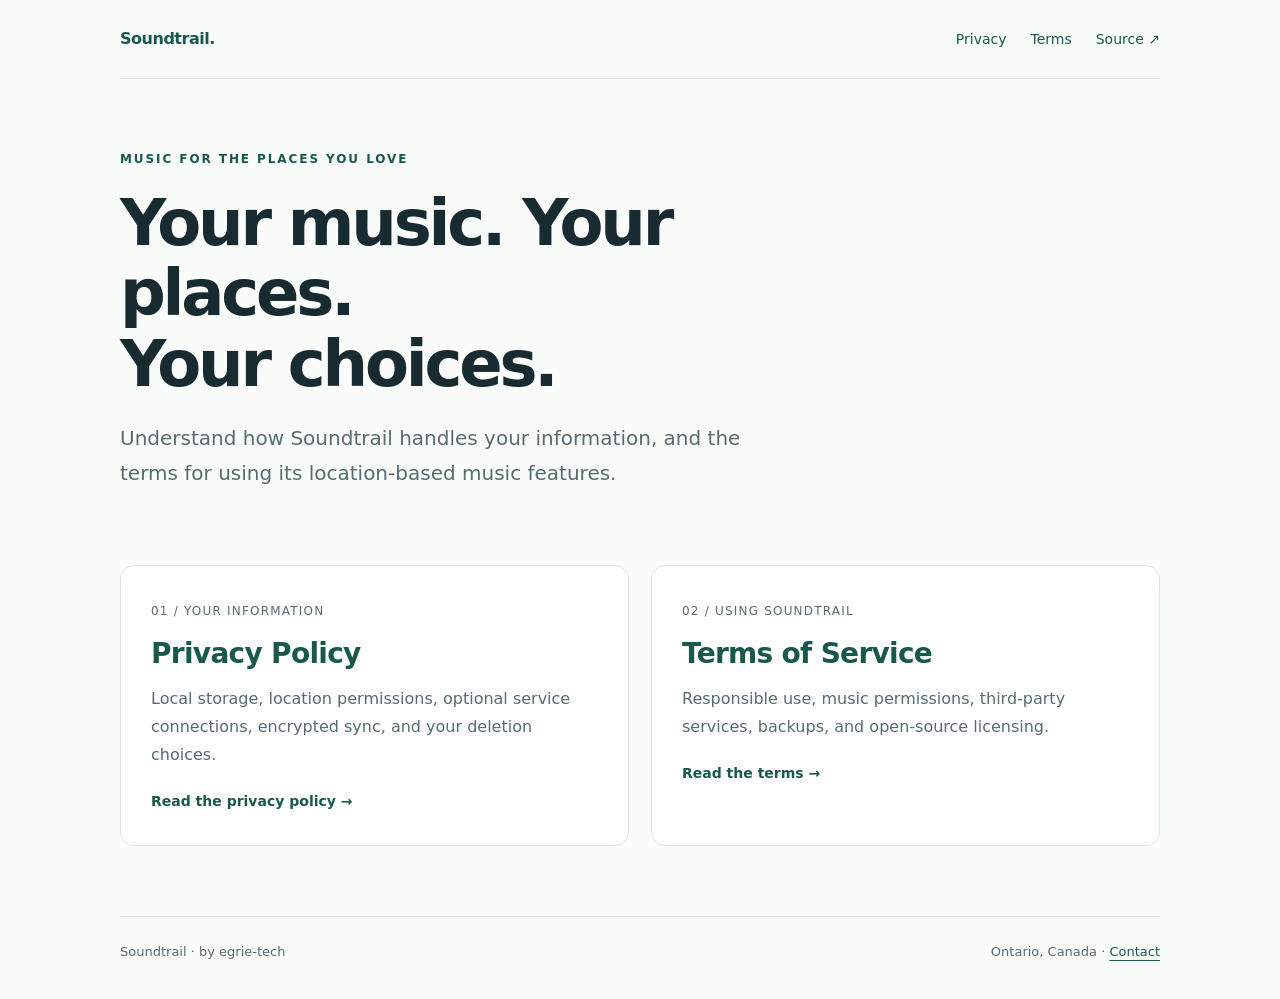
==== index.html @ 7c1b109c "Add Soundtrail privacy policy and terms site Co-authored-by: arena-agent <297053741+arena-agent@user" ====
<!doctype html>
<html lang="en">
<head><meta charset="utf-8"><meta name="viewport" content="width=device-width, initial-scale=1"><meta name="description" content="Privacy and terms for Soundtrail, the Android app that connects music to places."><title>Soundtrail · Privacy & terms</title><link rel="stylesheet" href="assets/styles.css"></head>
<body>
<a class="skip" href="#main">Skip to content</a>
<header><a class="brand" href="./">Soundtrail<span class="brand-dot">.</span></a><nav aria-label="Main navigation"><a href="privacy/">Privacy</a><a href="terms/">Terms</a><a href="https://github.com/egrie-tech/Geotagged-Music-App">Source ↗</a></nav></header>
<main id="main">
<div class="hero"><div class="eyebrow">Music for the places you love</div><h1>Your music. Your places.<br>Your choices.</h1><p class="intro">Understand how Soundtrail handles your information, and the terms for using its location-based music features.</p></div>
<div class="cards"><a class="card" href="privacy/"><span class="number">01 / YOUR INFORMATION</span><h2>Privacy Policy</h2><p>Local storage, location permissions, optional service connections, encrypted sync, and your deletion choices.</p><span class="link">Read the privacy policy →</span></a><a class="card" href="terms/"><span class="number">02 / USING SOUNDTRAIL</span><h2>Terms of Service</h2><p>Responsible use, music permissions, third-party services, backups, and open-source licensing.</p><span class="link">Read the terms →</span></a></div>
</main><footer><span>Soundtrail · by egrie-tech</span><span>Ontario, Canada · <a href="mailto:mob5824@proton.me">Contact</a></span></footer>
</body></html>
---- assets/styles.css ----
:root{color-scheme:light;--ink:#172b30;--muted:#596b70;--line:#dce5e3;--paper:#fafcf9;--accent:#18594b}*{box-sizing:border-box}body{margin:0;background:var(--paper);color:var(--ink);font:16px/1.75 system-ui,-apple-system,BlinkMacSystemFont,"Segoe UI",sans-serif}a{color:var(--accent);text-underline-offset:4px}a:hover{color:#103d34}a:focus-visible{outline:3px solid #cb8c26;outline-offset:5px}header,main,footer{width:min(100% - 48px,1040px);margin:auto}header{display:flex;justify-content:space-between;align-items:center;gap:24px;padding:25px 0;border-bottom:1px solid var(--line)}.brand{font-weight:750;text-decoration:none;letter-spacing:-.03em}nav{display:flex;gap:24px;font-size:14px}nav a{text-decoration:none}nav a[aria-current=page]{text-decoration:underline;font-weight:650}.eyebrow{text-transform:uppercase;letter-spacing:.16em;font-size:12px;font-weight:700;color:var(--accent)}h1{font-size:clamp(38px,6vw,64px);line-height:1.1;letter-spacing:-.05em;margin:18px 0 22px;font-weight:650}h2{font-size:24px;line-height:1.3;letter-spacing:-.025em;margin:40px 0 14px}h3{font-size:18px;line-height:1.4}p{margin:0 0 18px}.hero{padding:70px 0 40px;max-width:750px}.intro{font-size:20px;color:var(--muted);max-width:650px}.notice{border:1px solid #e6d5a9;background:#fff9e9;border-radius:10px;padding:18px 22px;font-size:14px;color:#654f21;margin:24px 0}.placeholder{background:#fff0c5;border-radius:3px;padding:1px 4px;color:#614917;overflow-wrap:anywhere}.cards{display:grid;grid-template-columns:1fr 1fr;gap:22px;margin:16px 0 70px}.card{display:block;padding:30px;border:1px solid var(--line);border-radius:14px;text-decoration:none;background:white;transition:border-color .15s}.card:hover{border-color:var(--accent)}.card h2{margin:12px 0;font-size:28px}.card p{color:var(--muted)}.card .link{font-weight:650;font-size:14px}.number{font-size:12px;letter-spacing:.1em;color:var(--muted)}.layout{display:grid;grid-template-columns:210px minmax(0,1fr);gap:55px;margin:0 0 70px}.toc{align-self:start;position:sticky;top:24px;font-size:14px;border-top:1px solid var(--line);padding-top:18px}.toc a{display:block;text-decoration:none;padding:5px 0;color:var(--muted)}article{min-width:0}article section{scroll-margin-top:24px}article section:first-child h2{margin-top:0}li{margin-bottom:8px}ul{padding-left:22px}.meta{color:var(--muted);font-size:14px}footer{border-top:1px solid var(--line);padding:24px 0 36px;font-size:13px;color:var(--muted);display:flex;justify-content:space-between;gap:16px}.skip{position:absolute;left:12px;top:-100px;background:white;padding:10px;z-index:5}.skip:focus{top:12px}@media(max-width:700px){header,main,footer{width:calc(100% - 36px)}header{align-items:flex-start;gap:16px}nav{gap:14px;font-size:13px}.hero{padding-top:45px}.cards{grid-template-columns:1fr}.layout{grid-template-columns:1fr;gap:28px}.toc{position:static}.toc a{display:inline-block;margin-right:15px}footer{flex-direction:column}.intro{font-size:18px}}
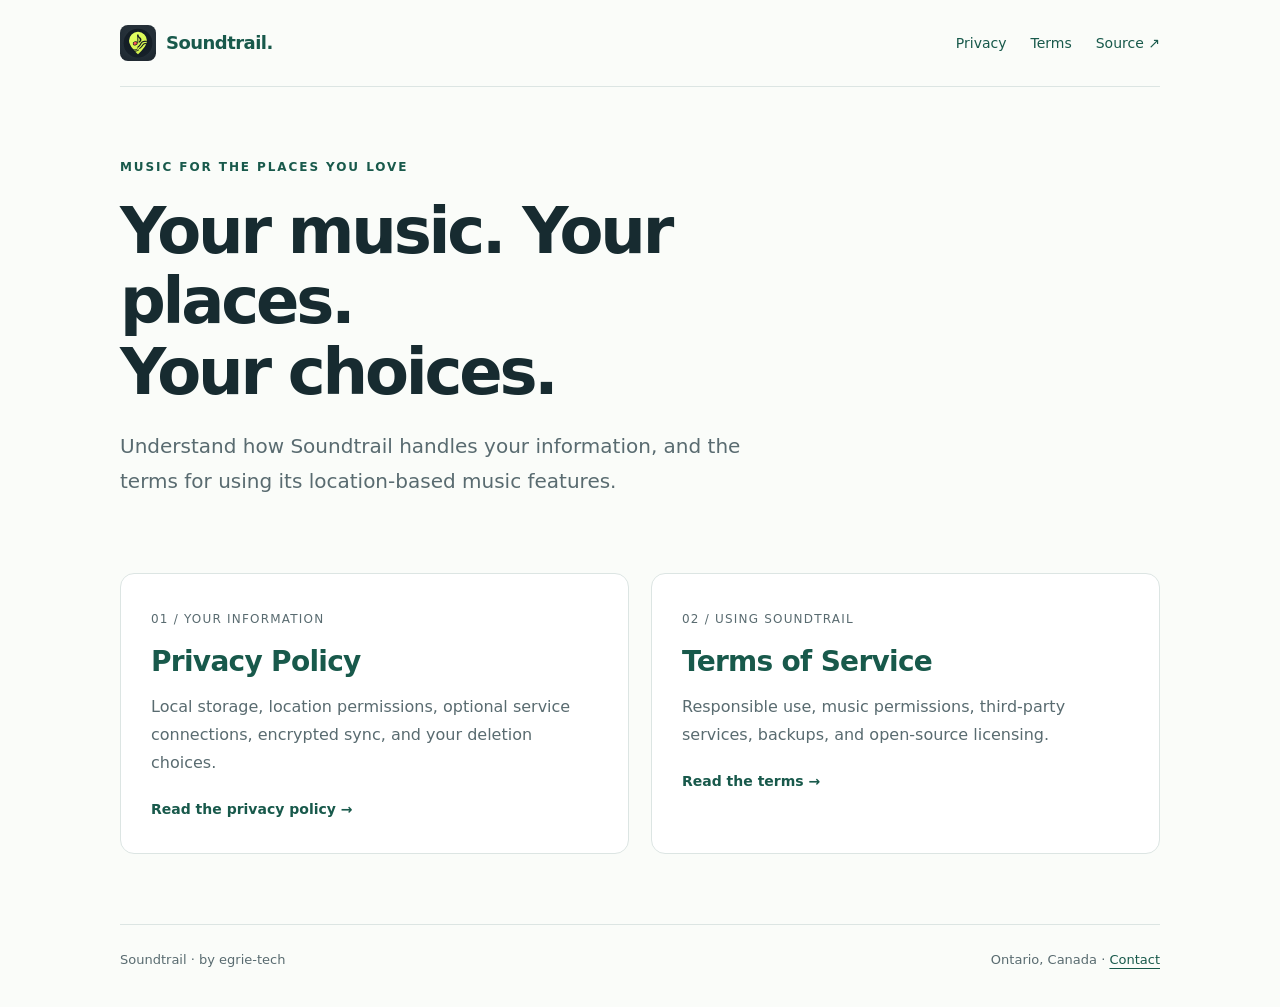
==== commit 991c1c62: "Add Soundtrail site logo Co-authored-by: arena-agent <297053741+arena-agent@users.noreply.github.com" ====
--- a/index.html
+++ b/index.html
@@ -1,9 +1,9 @@
 <!doctype html>
 <html lang="en">
-<head><meta charset="utf-8"><meta name="viewport" content="width=device-width, initial-scale=1"><meta name="description" content="Privacy and terms for Soundtrail, the Android app that connects music to places."><title>Soundtrail · Privacy & terms</title><link rel="stylesheet" href="assets/styles.css"></head>
+<head><meta charset="utf-8"><meta name="viewport" content="width=device-width, initial-scale=1"><meta name="description" content="Privacy and terms for Soundtrail, the Android app that connects music to places."><title>Soundtrail · Privacy & terms</title><link rel="icon" type="image/svg+xml" href="assets/soundtrail-logo.svg"><link rel="stylesheet" href="assets/styles.css"></head>
 <body>
 <a class="skip" href="#main">Skip to content</a>
-<header><a class="brand" href="./">Soundtrail<span class="brand-dot">.</span></a><nav aria-label="Main navigation"><a href="privacy/">Privacy</a><a href="terms/">Terms</a><a href="https://github.com/egrie-tech/Geotagged-Music-App">Source ↗</a></nav></header>
+<header><a class="brand" href="./"><img class="brand-mark" src="assets/soundtrail-logo.svg" alt="" aria-hidden="true" width="36" height="36"><span>Soundtrail<span class="brand-dot">.</span></span></a><nav aria-label="Main navigation"><a href="privacy/">Privacy</a><a href="terms/">Terms</a><a href="https://github.com/egrie-tech/Geotagged-Music-App">Source ↗</a></nav></header>
 <main id="main">
 <div class="hero"><div class="eyebrow">Music for the places you love</div><h1>Your music. Your places.<br>Your choices.</h1><p class="intro">Understand how Soundtrail handles your information, and the terms for using its location-based music features.</p></div>
 <div class="cards"><a class="card" href="privacy/"><span class="number">01 / YOUR INFORMATION</span><h2>Privacy Policy</h2><p>Local storage, location permissions, optional service connections, encrypted sync, and your deletion choices.</p><span class="link">Read the privacy policy →</span></a><a class="card" href="terms/"><span class="number">02 / USING SOUNDTRAIL</span><h2>Terms of Service</h2><p>Responsible use, music permissions, third-party services, backups, and open-source licensing.</p><span class="link">Read the terms →</span></a></div>
--- a/assets/styles.css
+++ b/assets/styles.css
@@ -1 +1 @@
-:root{color-scheme:light;--ink:#172b30;--muted:#596b70;--line:#dce5e3;--paper:#fafcf9;--accent:#18594b}*{box-sizing:border-box}body{margin:0;background:var(--paper);color:var(--ink);font:16px/1.75 system-ui,-apple-system,BlinkMacSystemFont,"Segoe UI",sans-serif}a{color:var(--accent);text-underline-offset:4px}a:hover{color:#103d34}a:focus-visible{outline:3px solid #cb8c26;outline-offset:5px}header,main,footer{width:min(100% - 48px,1040px);margin:auto}header{display:flex;justify-content:space-between;align-items:center;gap:24px;padding:25px 0;border-bottom:1px solid var(--line)}.brand{font-weight:750;text-decoration:none;letter-spacing:-.03em}nav{display:flex;gap:24px;font-size:14px}nav a{text-decoration:none}nav a[aria-current=page]{text-decoration:underline;font-weight:650}.eyebrow{text-transform:uppercase;letter-spacing:.16em;font-size:12px;font-weight:700;color:var(--accent)}h1{font-size:clamp(38px,6vw,64px);line-height:1.1;letter-spacing:-.05em;margin:18px 0 22px;font-weight:650}h2{font-size:24px;line-height:1.3;letter-spacing:-.025em;margin:40px 0 14px}h3{font-size:18px;line-height:1.4}p{margin:0 0 18px}.hero{padding:70px 0 40px;max-width:750px}.intro{font-size:20px;color:var(--muted);max-width:650px}.notice{border:1px solid #e6d5a9;background:#fff9e9;border-radius:10px;padding:18px 22px;font-size:14px;color:#654f21;margin:24px 0}.placeholder{background:#fff0c5;border-radius:3px;padding:1px 4px;color:#614917;overflow-wrap:anywhere}.cards{display:grid;grid-template-columns:1fr 1fr;gap:22px;margin:16px 0 70px}.card{display:block;padding:30px;border:1px solid var(--line);border-radius:14px;text-decoration:none;background:white;transition:border-color .15s}.card:hover{border-color:var(--accent)}.card h2{margin:12px 0;font-size:28px}.card p{color:var(--muted)}.card .link{font-weight:650;font-size:14px}.number{font-size:12px;letter-spacing:.1em;color:var(--muted)}.layout{display:grid;grid-template-columns:210px minmax(0,1fr);gap:55px;margin:0 0 70px}.toc{align-self:start;position:sticky;top:24px;font-size:14px;border-top:1px solid var(--line);padding-top:18px}.toc a{display:block;text-decoration:none;padding:5px 0;color:var(--muted)}article{min-width:0}article section{scroll-margin-top:24px}article section:first-child h2{margin-top:0}li{margin-bottom:8px}ul{padding-left:22px}.meta{color:var(--muted);font-size:14px}footer{border-top:1px solid var(--line);padding:24px 0 36px;font-size:13px;color:var(--muted);display:flex;justify-content:space-between;gap:16px}.skip{position:absolute;left:12px;top:-100px;background:white;padding:10px;z-index:5}.skip:focus{top:12px}@media(max-width:700px){header,main,footer{width:calc(100% - 36px)}header{align-items:flex-start;gap:16px}nav{gap:14px;font-size:13px}.hero{padding-top:45px}.cards{grid-template-columns:1fr}.layout{grid-template-columns:1fr;gap:28px}.toc{position:static}.toc a{display:inline-block;margin-right:15px}footer{flex-direction:column}.intro{font-size:18px}}
+:root{color-scheme:light;--ink:#172b30;--muted:#596b70;--line:#dce5e3;--paper:#fafcf9;--accent:#18594b}*{box-sizing:border-box}body{margin:0;background:var(--paper);color:var(--ink);font:16px/1.75 system-ui,-apple-system,BlinkMacSystemFont,"Segoe UI",sans-serif}a{color:var(--accent);text-underline-offset:4px}a:hover{color:#103d34}a:focus-visible{outline:3px solid #cb8c26;outline-offset:5px}header,main,footer{width:min(100% - 48px,1040px);margin:auto}header{display:flex;justify-content:space-between;align-items:center;gap:24px;padding:25px 0;border-bottom:1px solid var(--line)}.brand{display:inline-flex;align-items:center;gap:10px;font-size:18px;font-weight:750;text-decoration:none;letter-spacing:-.03em;white-space:nowrap}.brand-mark{display:block;width:36px;height:36px;flex:none}.brand-dot{color:var(--accent)}nav{display:flex;gap:24px;font-size:14px}nav a{text-decoration:none}nav a[aria-current=page]{text-decoration:underline;font-weight:650}.eyebrow{text-transform:uppercase;letter-spacing:.16em;font-size:12px;font-weight:700;color:var(--accent)}h1{font-size:clamp(38px,6vw,64px);line-height:1.1;letter-spacing:-.05em;margin:18px 0 22px;font-weight:650}h2{font-size:24px;line-height:1.3;letter-spacing:-.025em;margin:40px 0 14px}h3{font-size:18px;line-height:1.4}p{margin:0 0 18px}.hero{padding:70px 0 40px;max-width:750px}.intro{font-size:20px;color:var(--muted);max-width:650px}.notice{border:1px solid #e6d5a9;background:#fff9e9;border-radius:10px;padding:18px 22px;font-size:14px;color:#654f21;margin:24px 0}.placeholder{background:#fff0c5;border-radius:3px;padding:1px 4px;color:#614917;overflow-wrap:anywhere}.cards{display:grid;grid-template-columns:1fr 1fr;gap:22px;margin:16px 0 70px}.card{display:block;padding:30px;border:1px solid var(--line);border-radius:14px;text-decoration:none;background:white;transition:border-color .15s}.card:hover{border-color:var(--accent)}.card h2{margin:12px 0;font-size:28px}.card p{color:var(--muted)}.card .link{font-weight:650;font-size:14px}.number{font-size:12px;letter-spacing:.1em;color:var(--muted)}.layout{display:grid;grid-template-columns:210px minmax(0,1fr);gap:55px;margin:0 0 70px}.toc{align-self:start;position:sticky;top:24px;font-size:14px;border-top:1px solid var(--line);padding-top:18px}.toc a{display:block;text-decoration:none;padding:5px 0;color:var(--muted)}article{min-width:0}article section{scroll-margin-top:24px}article section:first-child h2{margin-top:0}li{margin-bottom:8px}ul{padding-left:22px}.meta{color:var(--muted);font-size:14px}footer{border-top:1px solid var(--line);padding:24px 0 36px;font-size:13px;color:var(--muted);display:flex;justify-content:space-between;gap:16px}.skip{position:absolute;left:12px;top:-100px;background:white;padding:10px;z-index:5}.skip:focus{top:12px}@media(max-width:700px){header,main,footer{width:calc(100% - 36px)}header{align-items:flex-start;gap:16px}nav{gap:14px;font-size:13px}.hero{padding-top:45px}.cards{grid-template-columns:1fr}.layout{grid-template-columns:1fr;gap:28px}.toc{position:static}.toc a{display:inline-block;margin-right:15px}footer{flex-direction:column}.intro{font-size:18px}}
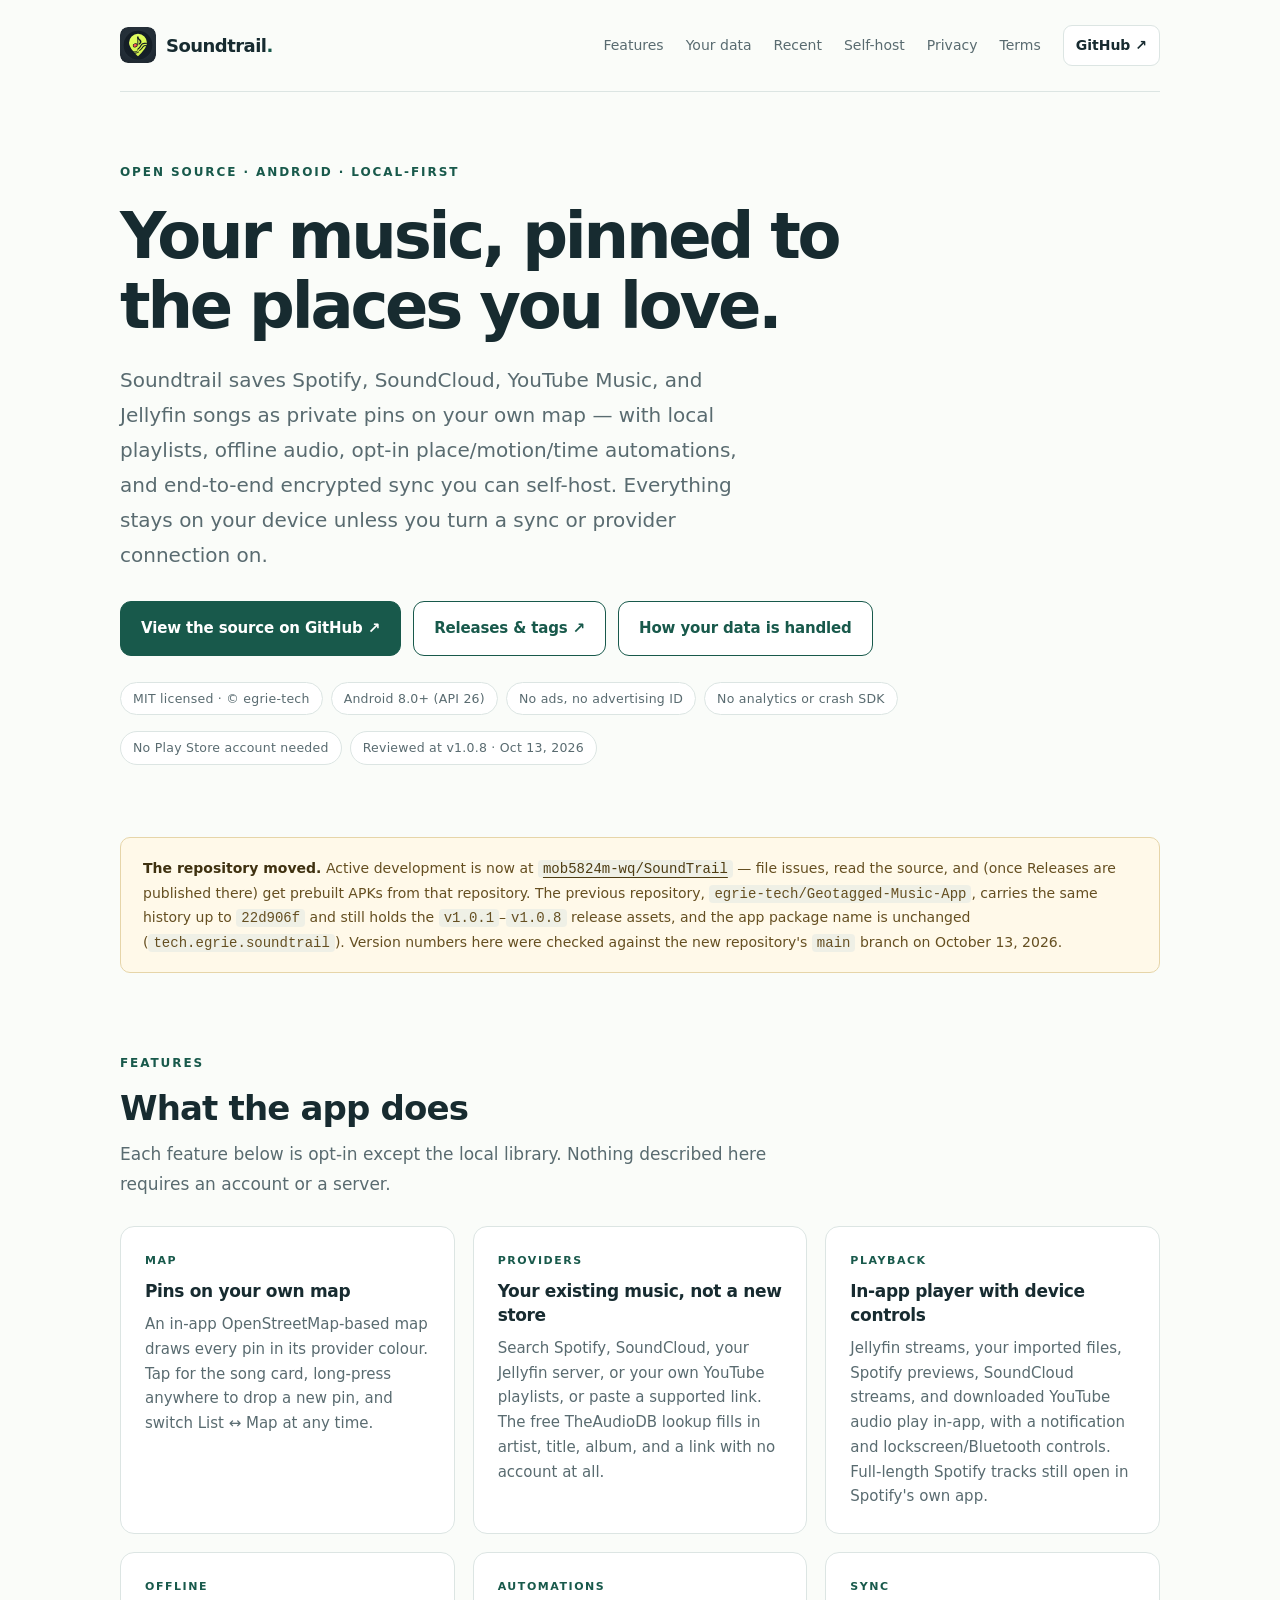
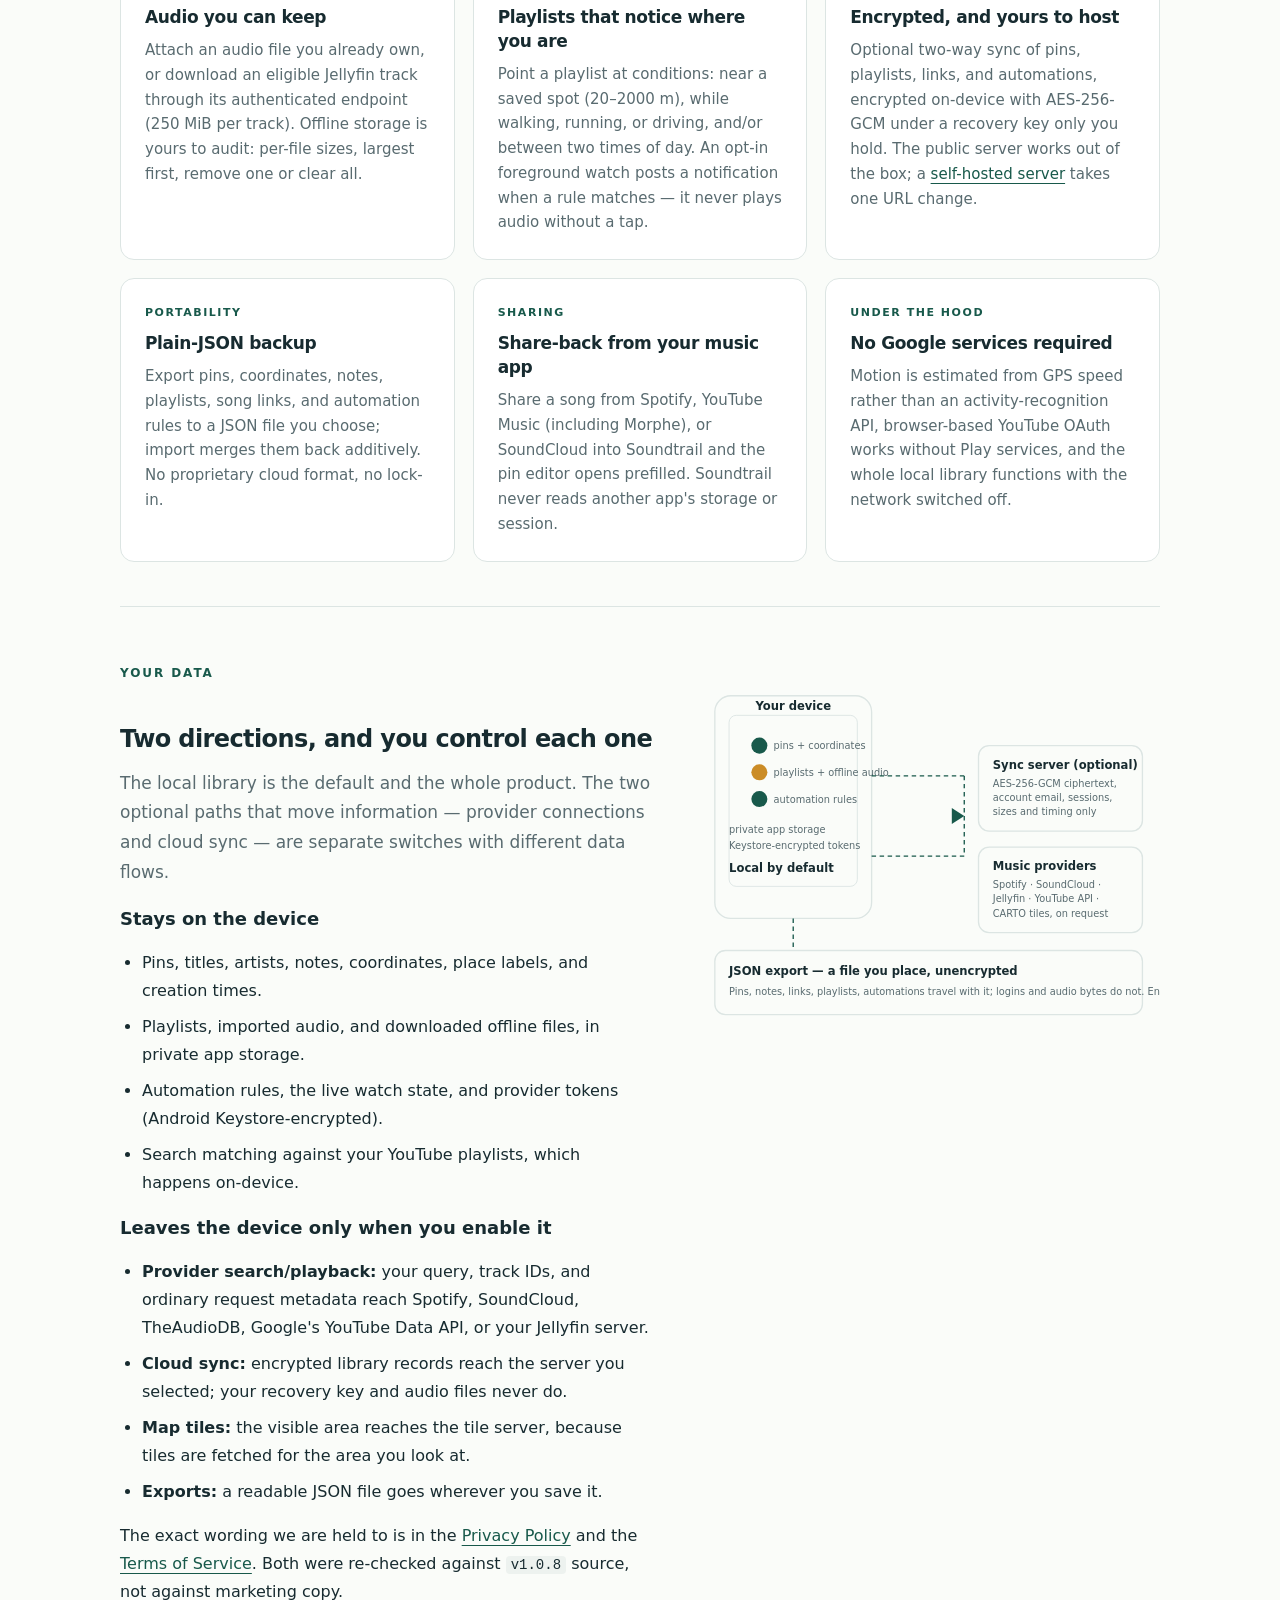
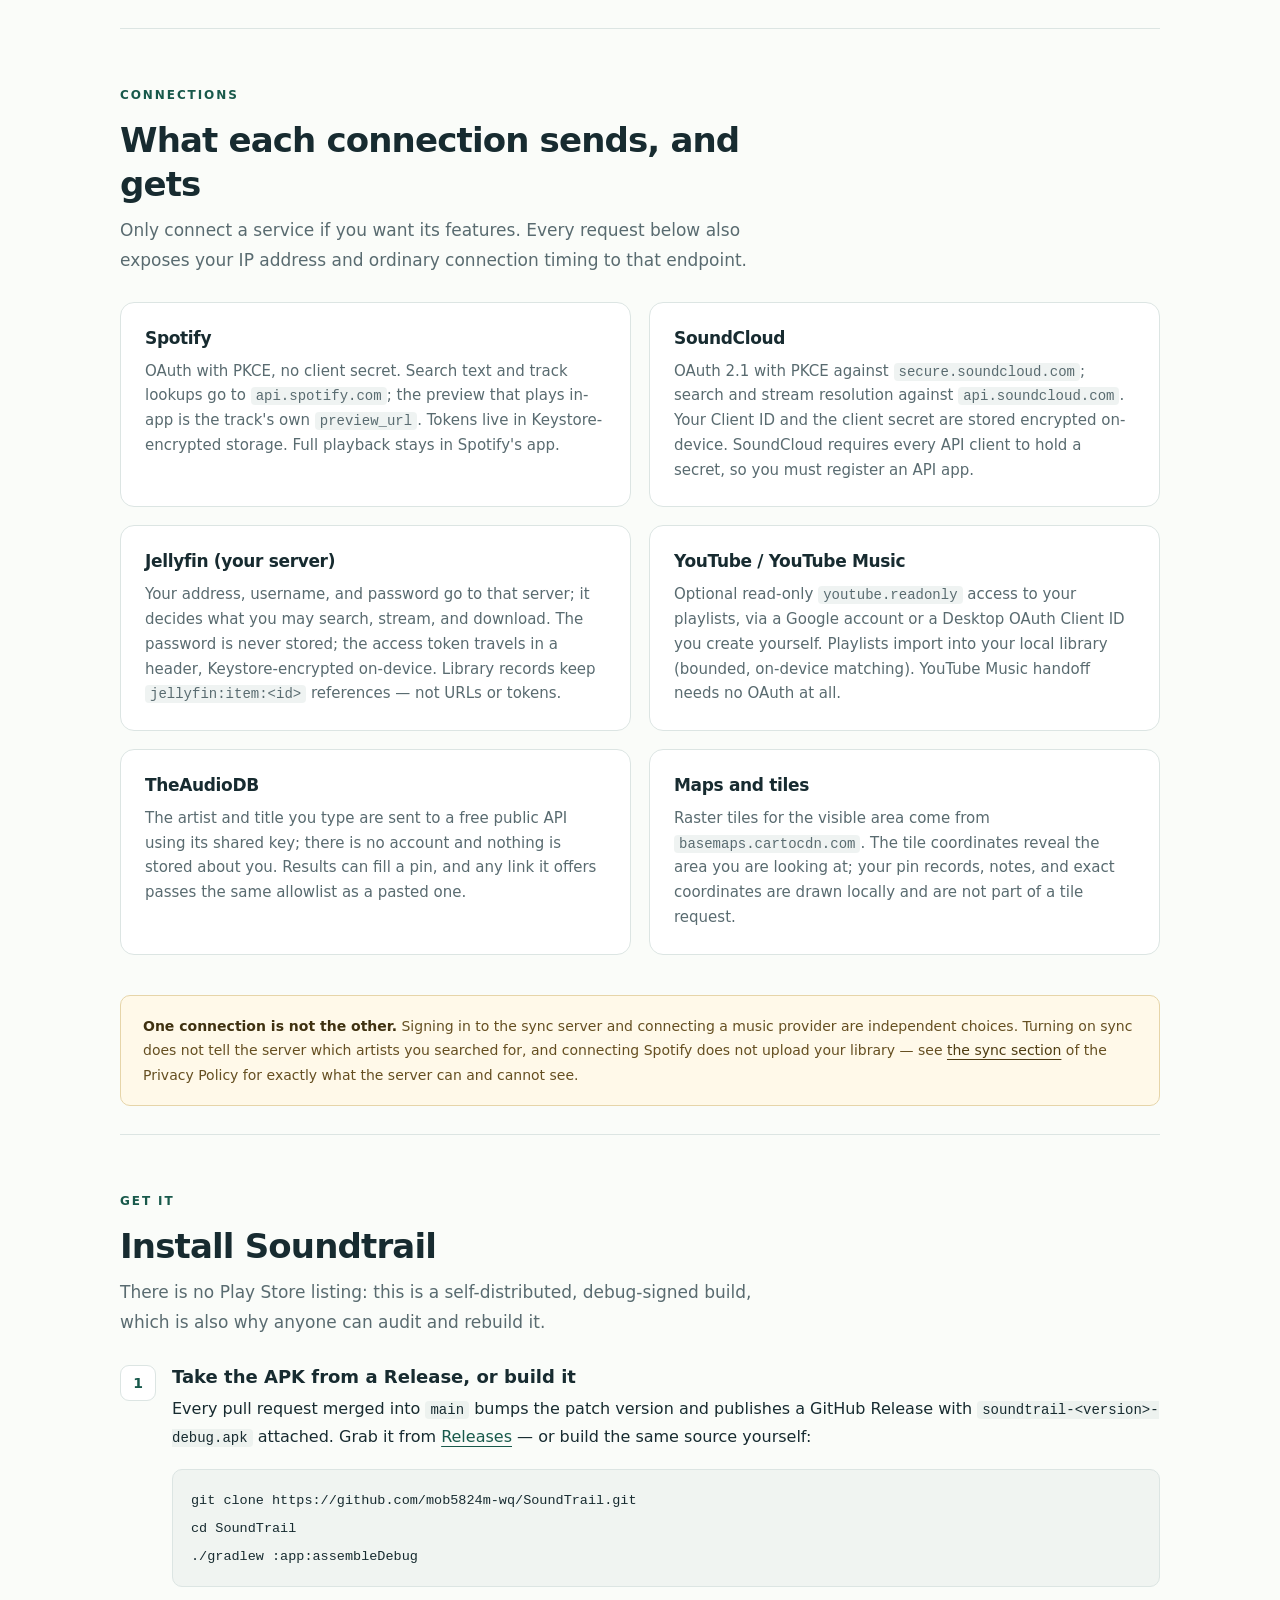
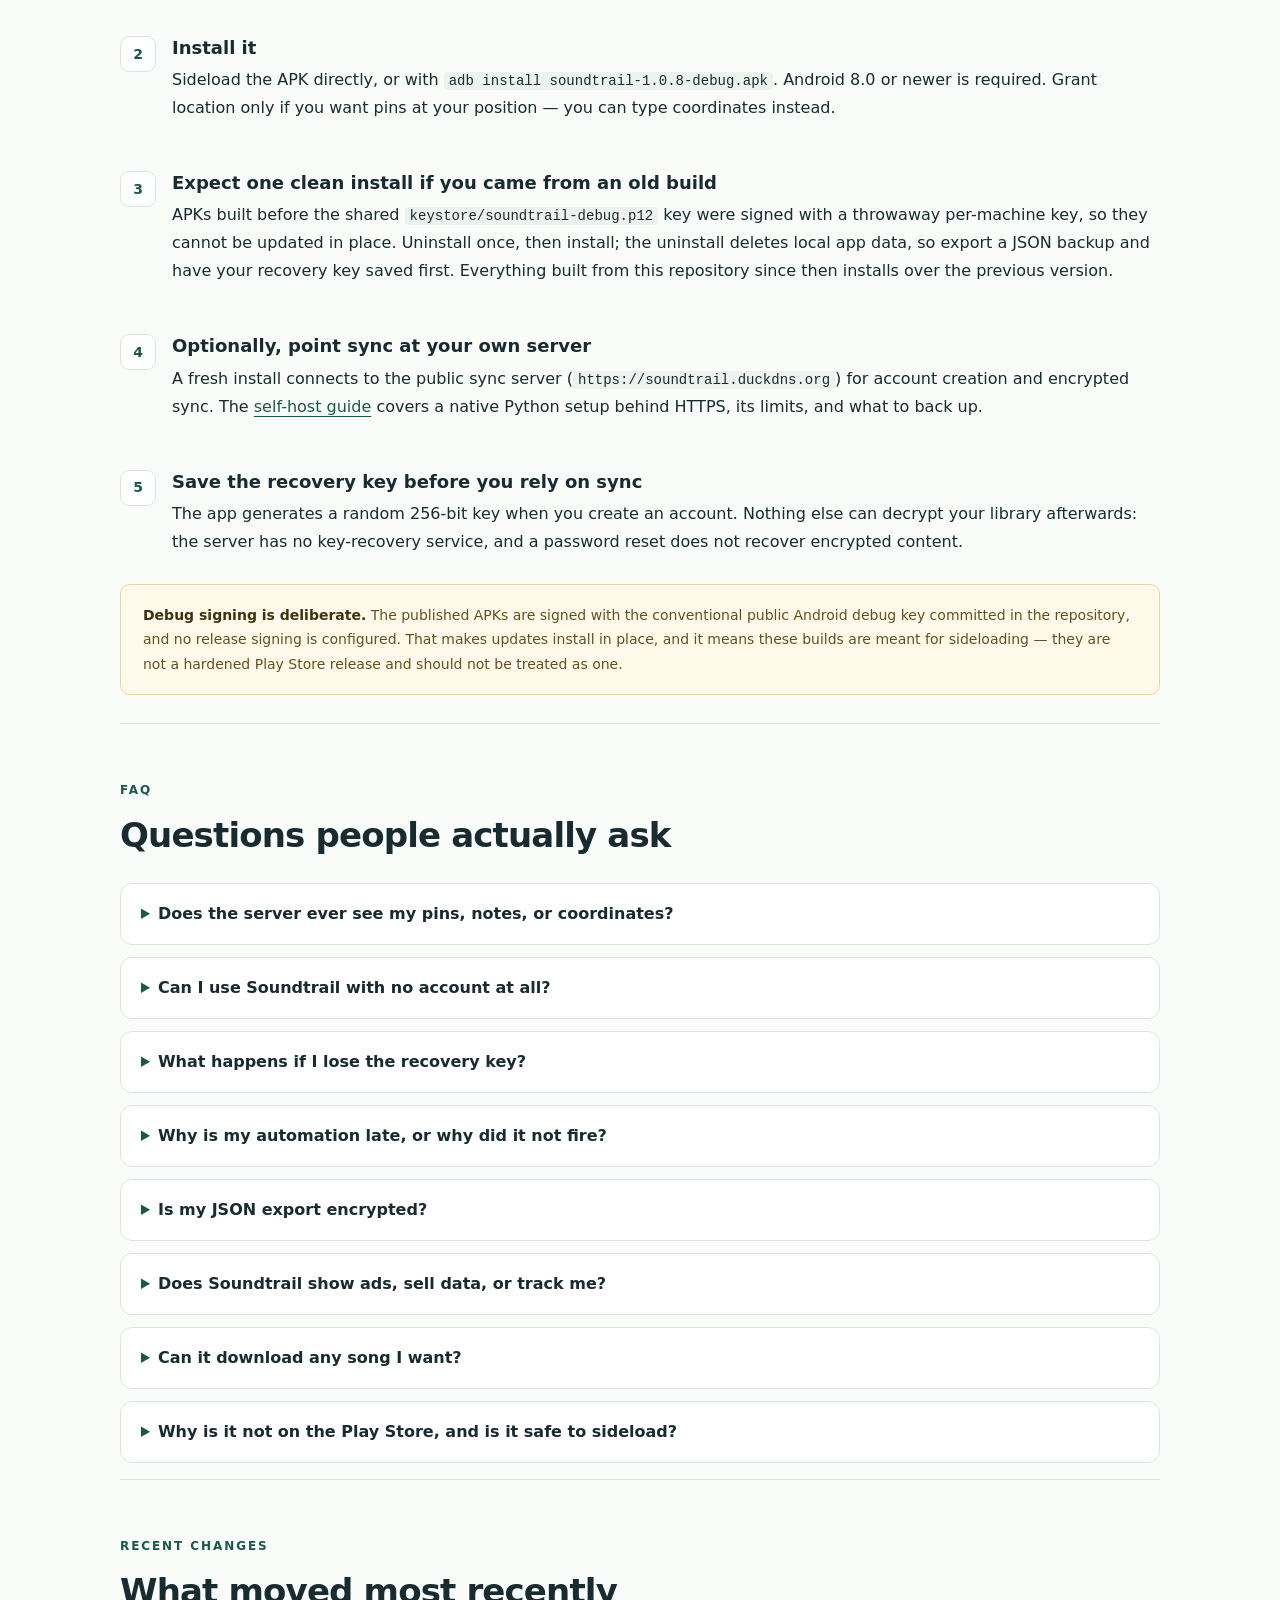
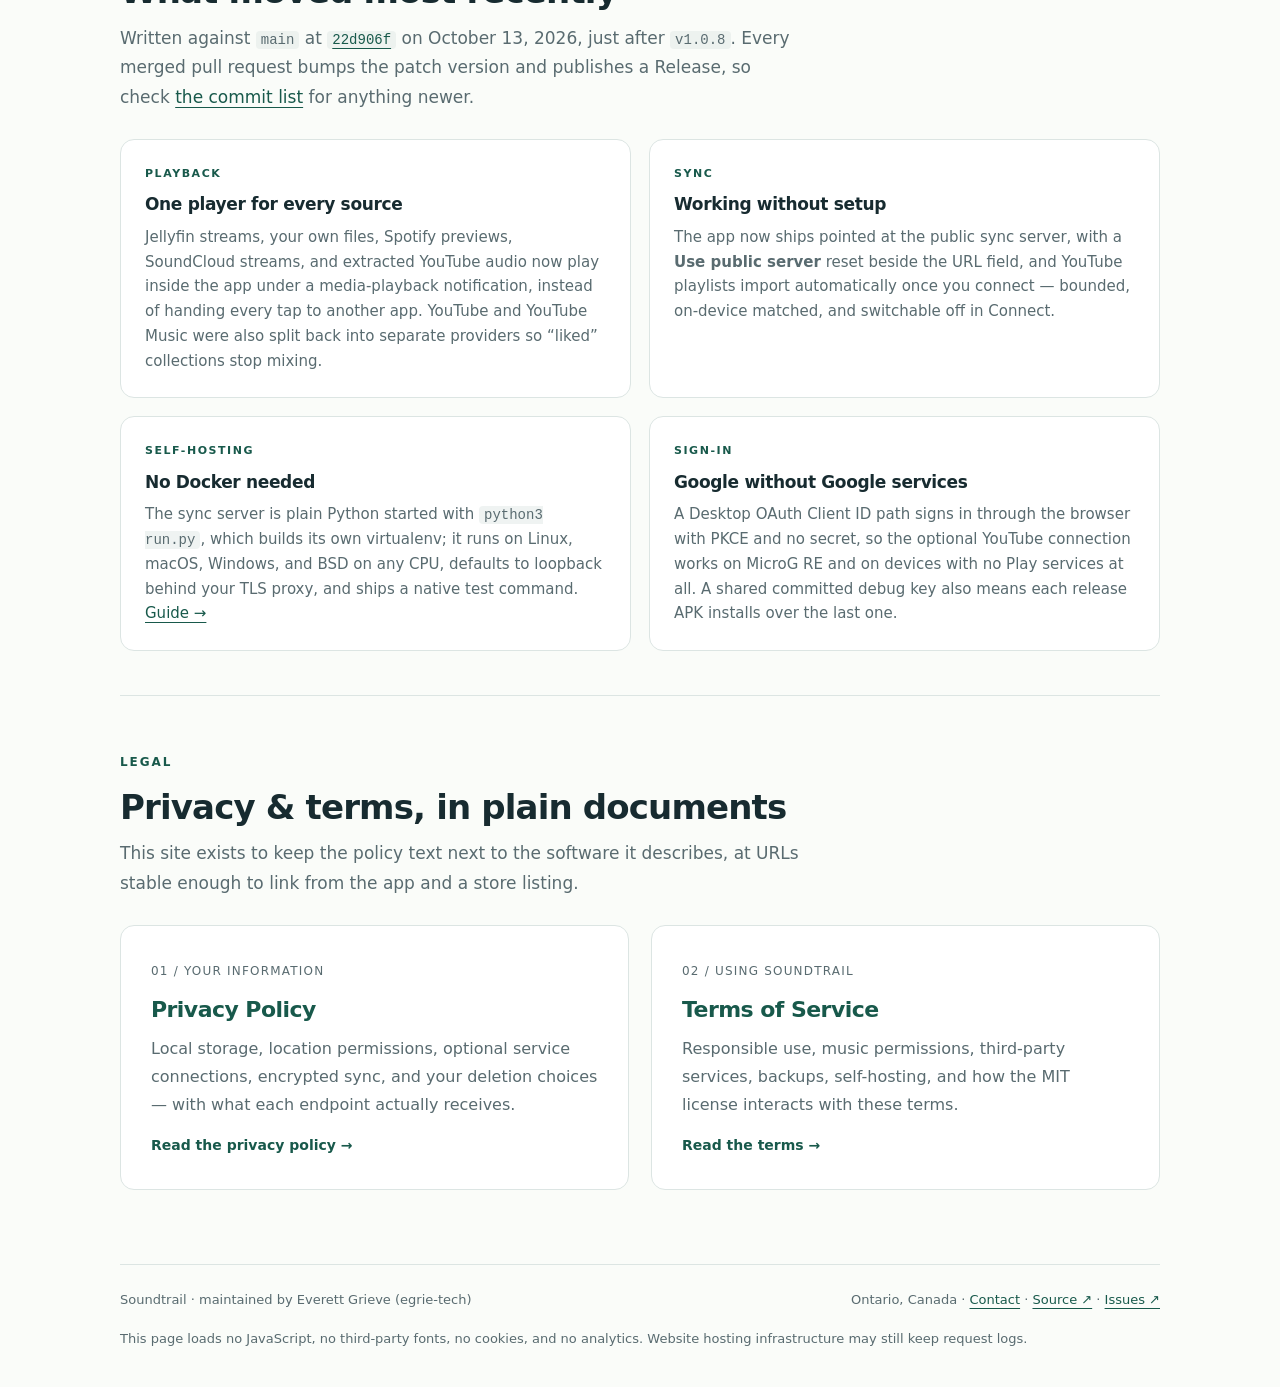
==== commit a378bbf9: "Point every link at mob5824m-wq/SoundTrail and grow the site into a project page The app's active re" ====
--- a/index.html
+++ b/index.html
@@ -1,11 +1,174 @@
 <!doctype html>
 <html lang="en">
-<head><meta charset="utf-8"><meta name="viewport" content="width=device-width, initial-scale=1"><meta name="description" content="Privacy and terms for Soundtrail, the Android app that connects music to places."><title>Soundtrail · Privacy & terms</title><link rel="icon" type="image/svg+xml" href="assets/soundtrail-logo.svg"><link rel="stylesheet" href="assets/styles.css"></head>
+<head>
+<meta charset="utf-8">
+<meta name="viewport" content="width=device-width, initial-scale=1">
+<meta name="description" content="Soundtrail is a free, open-source Android app that saves songs as private, location-based pins on your own map, with local playlists, offline audio, opt-in place/motion/time automations, and optional end-to-end encrypted sync you can self-host. MIT licensed.">
+<title>Soundtrail · Music for the places you love</title>
+<link rel="canonical" href="https://egrie-tech.github.io/">
+<link rel="icon" type="image/svg+xml" href="assets/soundtrail-logo.svg">
+<meta name="color-scheme" content="light dark">
+<meta property="og:type" content="website">
+<meta property="og:site_name" content="Soundtrail">
+<meta property="og:title" content="Soundtrail · Music for the places you love">
+<meta property="og:description" content="Open-source Android app: location-based music pins, local playlists, offline audio, opt-in automations, and optional self-hostable end-to-end encrypted sync. No ads, no analytics SDK. MIT licensed.">
+<meta property="og:url" content="https://egrie-tech.github.io/">
+<meta name="twitter:card" content="summary">
+<meta name="twitter:description" content="Location-based music pins on your own map, local-first, MIT licensed, self-hostable sync.">
+<link rel="alternate" type="application/rss+xml" title="Soundtrail releases" href="https://github.com/mob5824m-wq/SoundTrail/releases.atom">
+<link rel="stylesheet" href="assets/styles.css">
+<script type="application/ld+json">
+{"@context":"https://schema.org","@graph":[{"@type":"MobileApplication","name":"Soundtrail","operatingSystem":"Android 8.0 (API 26) or newer","applicationCategory":"MusicApplication","softwareVersion":"1.0.8","url":"https://egrie-tech.github.io/","codeRepository":"https://github.com/mob5824m-wq/SoundTrail","license":"https://github.com/mob5824m-wq/SoundTrail/blob/main/LICENSE","isAccessibleForFree":true,"offers":{"@type":"Offer","price":"0","priceCurrency":"CAD"},"featureList":["Location-based music pins on an in-app map","Local playlists with offline audio management","Opt-in place, motion, and time automations","Spotify, SoundCloud, Jellyfin, and YouTube connections","End-to-end encrypted cloud sync, self-hostable","Portable JSON export and import"],"publisher":{"@type":"Person","name":"Everett Grieve","alternateName":"egrie-tech"}},{"@type":"WebSite","name":"Soundtrail by egrie-tech","url":"https://egrie-tech.github.io/","inLanguage":"en","publisher":{"@type":"Person","name":"Everett Grieve","alternateName":"egrie-tech"}}]}
+</script>
+</head>
 <body>
 <a class="skip" href="#main">Skip to content</a>
-<header><a class="brand" href="./"><img class="brand-mark" src="assets/soundtrail-logo.svg" alt="" aria-hidden="true" width="36" height="36"><span>Soundtrail<span class="brand-dot">.</span></span></a><nav aria-label="Main navigation"><a href="privacy/">Privacy</a><a href="terms/">Terms</a><a href="https://github.com/egrie-tech/Geotagged-Music-App">Source ↗</a></nav></header>
+<header><a class="brand" href="./"><img class="brand-mark" src="assets/soundtrail-logo.svg" alt="" aria-hidden="true" width="36" height="36"><span>Soundtrail<span class="brand-dot">.</span></span></a><nav aria-label="Main navigation"><a href="#features">Features</a><a href="#data">Your data</a><a href="#recent">Recent</a><a href="self-host/">Self-host</a><a href="privacy/">Privacy</a><a href="terms/">Terms</a><a class="gh" href="https://github.com/mob5824m-wq/SoundTrail">GitHub ↗</a></nav></header>
 <main id="main">
-<div class="hero"><div class="eyebrow">Music for the places you love</div><h1>Your music. Your places.<br>Your choices.</h1><p class="intro">Understand how Soundtrail handles your information, and the terms for using its location-based music features.</p></div>
-<div class="cards"><a class="card" href="privacy/"><span class="number">01 / YOUR INFORMATION</span><h2>Privacy Policy</h2><p>Local storage, location permissions, optional service connections, encrypted sync, and your deletion choices.</p><span class="link">Read the privacy policy →</span></a><a class="card" href="terms/"><span class="number">02 / USING SOUNDTRAIL</span><h2>Terms of Service</h2><p>Responsible use, music permissions, third-party services, backups, and open-source licensing.</p><span class="link">Read the terms →</span></a></div>
-</main><footer><span>Soundtrail · by egrie-tech</span><span>Ontario, Canada · <a href="mailto:mob5824@proton.me">Contact</a></span></footer>
-</body></html>
+
+<div class="hero wide">
+<div class="eyebrow">Open source · Android · local-first</div>
+<h1>Your music, pinned to<br>the places you love.</h1>
+<p class="intro">Soundtrail saves Spotify, SoundCloud, YouTube Music, and Jellyfin songs as private pins on your own map — with local playlists, offline audio, opt-in place/motion/time automations, and end-to-end encrypted sync you can self-host. Everything stays on your device unless you turn a sync or provider connection on.</p>
+<div class="cta-row">
+<a class="btn btn-primary" href="https://github.com/mob5824m-wq/SoundTrail">View the source on GitHub ↗</a>
+<a class="btn btn-ghost" href="https://github.com/mob5824m-wq/SoundTrail/releases">Releases &amp; tags ↗</a>
+<a class="btn btn-ghost" href="#data">How your data is handled</a>
+</div>
+<ul class="facts">
+<li>MIT licensed · © egrie-tech</li>
+<li>Android 8.0+ (API 26)</li>
+<li>No ads, no advertising ID</li>
+<li>No analytics or crash SDK</li>
+<li>No Play Store account needed</li>
+<li>Reviewed at v1.0.8 · Oct 13, 2026</li>
+</ul>
+</div>
+
+<div class="notice"><strong>The repository moved.</strong> Active development is now at <a href="https://github.com/mob5824m-wq/SoundTrail"><code>mob5824m-wq/SoundTrail</code></a> — file issues, read the source, and (once Releases are published there) get prebuilt APKs from that repository. The previous repository, <code>egrie-tech/Geotagged-Music-App</code>, carries the same history up to <code>22d906f</code> and still holds the <code>v1.0.1</code>–<code>v1.0.8</code> release assets, and the app package name is unchanged (<code>tech.egrie.soundtrail</code>). Version numbers here were checked against the new repository's <code>main</code> branch on October 13, 2026.</div>
+
+<section class="section" id="features">
+<div class="section-head"><div class="eyebrow">Features</div><h2>What the app does</h2><p>Each feature below is opt-in except the local library. Nothing described here requires an account or a server.</p></div>
+<div class="grid grid-3">
+<div class="tile"><span class="kicker">Map</span><h3>Pins on your own map</h3><p>An in-app OpenStreetMap-based map draws every pin in its provider colour. Tap for the song card, long-press anywhere to drop a new pin, and switch List ↔ Map at any time.</p></div>
+<div class="tile"><span class="kicker">Providers</span><h3>Your existing music, not a new store</h3><p>Search Spotify, SoundCloud, your Jellyfin server, or your own YouTube playlists, or paste a supported link. The free TheAudioDB lookup fills in artist, title, album, and a link with no account at all.</p></div>
+<div class="tile"><span class="kicker">Playback</span><h3>In-app player with device controls</h3><p>Jellyfin streams, your imported files, Spotify previews, SoundCloud streams, and downloaded YouTube audio play in-app, with a notification and lockscreen/Bluetooth controls. Full-length Spotify tracks still open in Spotify's own app.</p></div>
+<div class="tile"><span class="kicker">Offline</span><h3>Audio you can keep</h3><p>Attach an audio file you already own, or download an eligible Jellyfin track through its authenticated endpoint (250 MiB per track). Offline storage is yours to audit: per-file sizes, largest first, remove one or clear all.</p></div>
+<div class="tile"><span class="kicker">Automations</span><h3>Playlists that notice where you are</h3><p>Point a playlist at conditions: near a saved spot (20–2000 m), while walking, running, or driving, and/or between two times of day. An opt-in foreground watch posts a notification when a rule matches — it never plays audio without a tap.</p></div>
+<div class="tile"><span class="kicker">Sync</span><h3>Encrypted, and yours to host</h3><p>Optional two-way sync of pins, playlists, links, and automations, encrypted on-device with AES-256-GCM under a recovery key only you hold. The public server works out of the box; a <a href="self-host/">self-hosted server</a> takes one URL change.</p></div>
+<div class="tile"><span class="kicker">Portability</span><h3>Plain-JSON backup</h3><p>Export pins, coordinates, notes, playlists, song links, and automation rules to a JSON file you choose; import merges them back additively. No proprietary cloud format, no lock-in.</p></div>
+<div class="tile"><span class="kicker">Sharing</span><h3>Share-back from your music app</h3><p>Share a song from Spotify, YouTube Music (including Morphe), or SoundCloud into Soundtrail and the pin editor opens prefilled. Soundtrail never reads another app's storage or session.</p></div>
+<div class="tile"><span class="kicker">Under the hood</span><h3>No Google services required</h3><p>Motion is estimated from GPS speed rather than an activity-recognition API, browser-based YouTube OAuth works without Play services, and the whole local library functions with the network switched off.</p></div>
+</div>
+</section>
+
+<section class="section" id="data">
+<div class="two-col">
+<div>
+<div class="eyebrow">Your data</div>
+<h2>Two directions, and you control each one</h2>
+<p class="intro">The local library is the default and the whole product. The two optional paths that move information — provider connections and cloud sync — are separate switches with different data flows.</p>
+<h3>Stays on the device</h3>
+<ul><li>Pins, titles, artists, notes, coordinates, place labels, and creation times.</li><li>Playlists, imported audio, and downloaded offline files, in private app storage.</li><li>Automation rules, the live watch state, and provider tokens (Android Keystore-encrypted).</li><li>Search matching against your YouTube playlists, which happens on-device.</li></ul>
+<h3>Leaves the device only when you enable it</h3>
+<ul><li><strong>Provider search/playback:</strong> your query, track IDs, and ordinary request metadata reach Spotify, SoundCloud, TheAudioDB, Google's YouTube Data API, or your Jellyfin server.</li><li><strong>Cloud sync:</strong> encrypted library records reach the server you selected; your recovery key and audio files never do.</li><li><strong>Map tiles:</strong> the visible area reaches the tile server, because tiles are fetched for the area you look at.</li><li><strong>Exports:</strong> a readable JSON file goes wherever you save it.</li></ul>
+<p>The exact wording we are held to is in the <a href="privacy/">Privacy Policy</a> and the <a href="terms/">Terms of Service</a>. Both were re-checked against <code>v1.0.8</code> source, not against marketing copy.</p>
+</div>
+<svg class="hero-art" viewBox="0 0 520 420" role="img" aria-label="Diagram: a phone holding the local library, with two optional paths — encrypted sync to a server you host, and provider requests to music services — plus a readable JSON export that goes wherever you save it." aria-hidden="false" focusable="false">
+<defs><style>.lb{font:600 13px system-ui,sans-serif;fill:var(--ink)}.lm{font:400 11px system-ui,sans-serif;fill:var(--muted)}.bd{fill:none;stroke:var(--line);stroke-width:1.5}.op{fill:none;stroke:var(--accent);stroke-width:1.5;stroke-dasharray:5 4}.pk{fill:var(--paper)}</style></defs>
+<rect x="20" y="30" width="176" height="250" rx="18" class="bd"/>
+<rect x="36" y="52" width="144" height="192" rx="8" class="pk" stroke="var(--line)"/>
+<text x="108" y="46" text-anchor="middle" class="lb">Your device</text>
+<circle cx="70" cy="86" r="9" fill="var(--accent)"/>
+<text x="86" y="90" class="lm">pins + coordinates</text>
+<circle cx="70" cy="116" r="9" fill="var(--focus)"/>
+<text x="86" y="120" class="lm">playlists + offline audio</text>
+<circle cx="70" cy="146" r="9" fill="var(--accent)"/>
+<text x="86" y="150" class="lm">automation rules</text>
+<text x="36" y="184" class="lm">private app storage</text>
+<text x="36" y="202" class="lm">Keystore-encrypted tokens</text>
+<text x="36" y="228" class="lb">Local by default</text>
+<path d="M196 120H300" class="op"/>
+<path d="M196 210H300" class="op"/>
+<path d="M300 120v90" class="op"/>
+<path d="M300 165l-14-9v18z" fill="var(--accent)"/>
+<rect x="316" y="86" width="184" height="96" rx="12" class="bd"/>
+<text x="332" y="112" class="lb">Sync server (optional)</text>
+<text x="332" y="132" class="lm">AES-256-GCM ciphertext,</text>
+<text x="332" y="148" class="lm">account email, sessions,</text>
+<text x="332" y="164" class="lm">sizes and timing only</text>
+<rect x="316" y="200" width="184" height="96" rx="12" class="bd"/>
+<text x="332" y="226" class="lb">Music providers</text>
+<text x="332" y="246" class="lm">Spotify · SoundCloud ·</text>
+<text x="332" y="262" class="lm">Jellyfin · YouTube API ·</text>
+<text x="332" y="278" class="lm">CARTO tiles, on request</text>
+<rect x="20" y="316" width="480" height="72" rx="12" class="bd"/>
+<text x="36" y="344" class="lb">JSON export — a file you place, unencrypted</text>
+<text x="36" y="366" class="lm">Pins, notes, links, playlists, automations travel with it; logins and audio bytes do not. Encrypted sync and plain JSON are two separate mechanisms.</text>
+<path d="M108 280v36" class="op"/>
+</svg>
+</div>
+</section>
+
+<section class="section" id="connect">
+<div class="section-head"><div class="eyebrow">Connections</div><h2>What each connection sends, and gets</h2><p>Only connect a service if you want its features. Every request below also exposes your IP address and ordinary connection timing to that endpoint.</p></div>
+<div class="grid grid-2">
+<div class="tile"><h3>Spotify</h3><p>OAuth with PKCE, no client secret. Search text and track lookups go to <code>api.spotify.com</code>; the preview that plays in-app is the track's own <code>preview_url</code>. Tokens live in Keystore-encrypted storage. Full playback stays in Spotify's app.</p></div>
+<div class="tile"><h3>SoundCloud</h3><p>OAuth 2.1 with PKCE against <code>secure.soundcloud.com</code>; search and stream resolution against <code>api.soundcloud.com</code>. Your Client ID and the client secret are stored encrypted on-device. SoundCloud requires every API client to hold a secret, so you must register an API app.</p></div>
+<div class="tile"><h3>Jellyfin (your server)</h3><p>Your address, username, and password go to that server; it decides what you may search, stream, and download. The password is never stored; the access token travels in a header, Keystore-encrypted on-device. Library records keep <code>jellyfin:item:&lt;id&gt;</code> references — not URLs or tokens.</p></div>
+<div class="tile"><h3>YouTube / YouTube Music</h3><p>Optional read-only <code>youtube.readonly</code> access to your playlists, via a Google account or a Desktop OAuth Client ID you create yourself. Playlists import into your local library (bounded, on-device matching). YouTube Music handoff needs no OAuth at all.</p></div>
+<div class="tile"><h3>TheAudioDB</h3><p>The artist and title you type are sent to a free public API using its shared key; there is no account and nothing is stored about you. Results can fill a pin, and any link it offers passes the same allowlist as a pasted one.</p></div>
+<div class="tile"><h3>Maps and tiles</h3><p>Raster tiles for the visible area come from <code>basemaps.cartocdn.com</code>. The tile coordinates reveal the area you are looking at; your pin records, notes, and exact coordinates are drawn locally and are not part of a tile request.</p></div>
+</div>
+<div class="notice"><strong>One connection is not the other.</strong> Signing in to the sync server and connecting a music provider are independent choices. Turning on sync does not tell the server which artists you searched for, and connecting Spotify does not upload your library — see <a href="privacy/#sync">the sync section</a> of the Privacy Policy for exactly what the server can and cannot see.</div>
+</section>
+
+<section class="section" id="get">
+<div class="section-head"><div class="eyebrow">Get it</div><h2>Install Soundtrail</h2><p>There is no Play Store listing: this is a self-distributed, debug-signed build, which is also why anyone can audit and rebuild it.</p></div>
+<ol class="steps">
+<li><h3>Take the APK from a Release, or build it</h3><p>Every pull request merged into <code>main</code> bumps the patch version and publishes a GitHub Release with <code>soundtrail-&lt;version&gt;-debug.apk</code> attached. Grab it from <a href="https://github.com/mob5824m-wq/SoundTrail/releases">Releases</a> — or build the same source yourself:</p><pre><code>git clone https://github.com/mob5824m-wq/SoundTrail.git
+cd SoundTrail
+./gradlew :app:assembleDebug</code></pre></li>
+<li><h3>Install it</h3><p>Sideload the APK directly, or with <code>adb install soundtrail-1.0.8-debug.apk</code>. Android 8.0 or newer is required. Grant location only if you want pins at your position — you can type coordinates instead.</p></li>
+<li><h3>Expect one clean install if you came from an old build</h3><p>APKs built before the shared <code>keystore/soundtrail-debug.p12</code> key were signed with a throwaway per-machine key, so they cannot be updated in place. Uninstall once, then install; the uninstall deletes local app data, so export a JSON backup and have your recovery key saved first. Everything built from this repository since then installs over the previous version.</p></li>
+<li><h3>Optionally, point sync at your own server</h3><p>A fresh install connects to the public sync server (<code>https://soundtrail.duckdns.org</code>) for account creation and encrypted sync. The <a href="self-host/">self-host guide</a> covers a native Python setup behind HTTPS, its limits, and what to back up.</p></li>
+<li><h3>Save the recovery key before you rely on sync</h3><p>The app generates a random 256-bit key when you create an account. Nothing else can decrypt your library afterwards: the server has no key-recovery service, and a password reset does not recover encrypted content.</p></li>
+</ol>
+<div class="notice"><strong>Debug signing is deliberate.</strong> The published APKs are signed with the conventional public Android debug key committed in the repository, and no release signing is configured. That makes updates install in place, and it means these builds are meant for sideloading — they are not a hardened Play Store release and should not be treated as one.</div>
+</section>
+
+<section class="section" id="faq">
+<div class="section-head"><div class="eyebrow">FAQ</div><h2>Questions people actually ask</h2></div>
+<details><summary>Does the server ever see my pins, notes, or coordinates?</summary><p>Not in plaintext. Each pin, playlist, playlist song, and automation is encrypted on your device before upload; the server stores opaque ciphertext envelopes plus sequence metadata, so it can see sizes, counts, and timing — not contents or your recovery key. Your account email, IP address, and traffic metadata are not hidden by end-to-end encryption, and the host or reverse proxy may log them. Locally stored audio and provider tokens are excluded from sync entirely.</p></details>
+<details><summary>Can I use Soundtrail with no account at all?</summary><p>Yes. Dropping pins, building playlists, attaching audio, exporting JSON, and running automations are all local. An account is only needed for sync and for the optional YouTube audio-extraction endpoint, and both have a local alternative (JSON export, and attaching files you already own).</p></details>
+<details><summary>What happens if I lose the recovery key?</summary><p>Encrypted server-side data becomes unreadable, on this and any future device. The key can be revealed again on a device that is already signed in, but a new device needs the key itself, and uninstalling removes that device's stored copy. There is no reset path, by design: a server that could hand back your key could also read your library.</p></details>
+<details><summary>Why is my automation late, or why did it not fire?</summary><p>Motion is inferred from GPS speed bands (stationary under 0.5 m/s, walking to about 2.6 m/s, running to 7.5 m/s, driving above that), so tunnels, indoor use, and poor fixes delay or miss triggers. Rules re-arm on a 15-minute cooldown rather than edge triggering, so a rule can fire again while conditions still hold. Continuous GPS also uses noticeably more battery, which is why the watch only runs while its toggle is on and its notification is visible.</p></details>
+<details><summary>Is my JSON export encrypted?</summary><p>No, and that is the point of it being portable. An export is readable JSON containing pins, coordinates, notes, playlists, song links, and automation rules — no login credentials, no audio bytes. Protect the file and delete copies you do not need. Encrypted sync and JSON export are separate mechanisms with different guarantees.</p></details>
+<details><summary>Does Soundtrail show ads, sell data, or track me?</summary><p>There is no advertising ID, no ad SDK, no general analytics SDK, and no crash reporter in the app; the only third-party SDK in the dependency list is Google's sign-in library, used for the optional YouTube connection. Your library is not sold or used for advertising. Google processes sign-in activity under its own policy, and Soundtrail's use of Google API data follows the Google API Services User Data Policy, including Limited Use.</p></details>
+<details><summary>Can it download any song I want?</summary><p>No. Jellyfin downloads go through your own server's authenticated endpoint and obey that account's permissions. The optional YouTube extractor is unofficial, uses no cookies or login session, and only attempts a publicly accessible audio stream — private, age-restricted, gated, or DRM-protected items fail. Both paths are capped at 250 MiB per track, and you must confirm you own the content or may download it before the request is sent.</p></details>
+<details><summary>Why is it not on the Play Store, and is it safe to sideload?</summary><p>A Play release needs a private signing key and a review process the project has deliberately not set up. Sideload only from the repository's Releases, check that the version matches the tag you read, and remember that a debug-signed build is still a debug build: useful, auditable, and open to modification by anyone who has the source.</p></details>
+</section>
+
+<section class="section" id="recent">
+<div class="section-head"><div class="eyebrow">Recent changes</div><h2>What moved most recently</h2><p>Written against <code>main</code> at <a href="https://github.com/mob5824m-wq/SoundTrail/commit/22d906f8ed2a939adce7c823beab2fe48f1f6346"><code>22d906f</code></a> on October 13, 2026, just after <code>v1.0.8</code>. Every merged pull request bumps the patch version and publishes a Release, so check <a href="https://github.com/mob5824m-wq/SoundTrail/commits/main">the commit list</a> for anything newer.</p></div>
+<div class="grid grid-2">
+<div class="tile"><span class="kicker">Playback</span><h3>One player for every source</h3><p>Jellyfin streams, your own files, Spotify previews, SoundCloud streams, and extracted YouTube audio now play inside the app under a media-playback notification, instead of handing every tap to another app. YouTube and YouTube Music were also split back into separate providers so “liked” collections stop mixing.</p></div>
+<div class="tile"><span class="kicker">Sync</span><h3>Working without setup</h3><p>The app now ships pointed at the public sync server, with a <strong>Use public server</strong> reset beside the URL field, and YouTube playlists import automatically once you connect — bounded, on-device matched, and switchable off in Connect.</p></div>
+<div class="tile"><span class="kicker">Self-hosting</span><h3>No Docker needed</h3><p>The sync server is plain Python started with <code>python3 run.py</code>, which builds its own virtualenv; it runs on Linux, macOS, Windows, and BSD on any CPU, defaults to loopback behind your TLS proxy, and ships a native test command. <a href="self-host/">Guide →</a></p></div>
+<div class="tile"><span class="kicker">Sign-in</span><h3>Google without Google services</h3><p>A Desktop OAuth Client ID path signs in through the browser with PKCE and no secret, so the optional YouTube connection works on MicroG RE and on devices with no Play services at all. A shared committed debug key also means each release APK installs over the last one.</p></div>
+</div>
+</section>
+
+<section class="section" id="legal">
+<div class="section-head"><div class="eyebrow">Legal</div><h2>Privacy &amp; terms, in plain documents</h2><p>This site exists to keep the policy text next to the software it describes, at URLs stable enough to link from the app and a store listing.</p></div>
+<div class="cards"><a class="card" href="privacy/"><span class="number">01 / YOUR INFORMATION</span><h2>Privacy Policy</h2><p>Local storage, location permissions, optional service connections, encrypted sync, and your deletion choices — with what each endpoint actually receives.</p><span class="link">Read the privacy policy →</span></a><a class="card" href="terms/"><span class="number">02 / USING SOUNDTRAIL</span><h2>Terms of Service</h2><p>Responsible use, music permissions, third-party services, backups, self-hosting, and how the MIT license interacts with these terms.</p><span class="link">Read the terms →</span></a></div>
+</section>
+
+</main>
+<footer>
+<span>Soundtrail · maintained by Everett Grieve (egrie-tech)</span>
+<span>Ontario, Canada · <a href="mailto:mob5824@proton.me">Contact</a> · <a href="https://github.com/mob5824m-wq/SoundTrail">Source ↗</a> · <a href="https://github.com/mob5824m-wq/SoundTrail/issues">Issues ↗</a></span>
+<span>This page loads no JavaScript, no third-party fonts, no cookies, and no analytics. Website hosting infrastructure may still keep request logs.</span>
+</footer>
+</body>
+</html>
--- a/assets/styles.css
+++ b/assets/styles.css
@@ -1 +1 @@
-:root{color-scheme:light;--ink:#172b30;--muted:#596b70;--line:#dce5e3;--paper:#fafcf9;--accent:#18594b}*{box-sizing:border-box}body{margin:0;background:var(--paper);color:var(--ink);font:16px/1.75 system-ui,-apple-system,BlinkMacSystemFont,"Segoe UI",sans-serif}a{color:var(--accent);text-underline-offset:4px}a:hover{color:#103d34}a:focus-visible{outline:3px solid #cb8c26;outline-offset:5px}header,main,footer{width:min(100% - 48px,1040px);margin:auto}header{display:flex;justify-content:space-between;align-items:center;gap:24px;padding:25px 0;border-bottom:1px solid var(--line)}.brand{display:inline-flex;align-items:center;gap:10px;font-size:18px;font-weight:750;text-decoration:none;letter-spacing:-.03em;white-space:nowrap}.brand-mark{display:block;width:36px;height:36px;flex:none}.brand-dot{color:var(--accent)}nav{display:flex;gap:24px;font-size:14px}nav a{text-decoration:none}nav a[aria-current=page]{text-decoration:underline;font-weight:650}.eyebrow{text-transform:uppercase;letter-spacing:.16em;font-size:12px;font-weight:700;color:var(--accent)}h1{font-size:clamp(38px,6vw,64px);line-height:1.1;letter-spacing:-.05em;margin:18px 0 22px;font-weight:650}h2{font-size:24px;line-height:1.3;letter-spacing:-.025em;margin:40px 0 14px}h3{font-size:18px;line-height:1.4}p{margin:0 0 18px}.hero{padding:70px 0 40px;max-width:750px}.intro{font-size:20px;color:var(--muted);max-width:650px}.notice{border:1px solid #e6d5a9;background:#fff9e9;border-radius:10px;padding:18px 22px;font-size:14px;color:#654f21;margin:24px 0}.placeholder{background:#fff0c5;border-radius:3px;padding:1px 4px;color:#614917;overflow-wrap:anywhere}.cards{display:grid;grid-template-columns:1fr 1fr;gap:22px;margin:16px 0 70px}.card{display:block;padding:30px;border:1px solid var(--line);border-radius:14px;text-decoration:none;background:white;transition:border-color .15s}.card:hover{border-color:var(--accent)}.card h2{margin:12px 0;font-size:28px}.card p{color:var(--muted)}.card .link{font-weight:650;font-size:14px}.number{font-size:12px;letter-spacing:.1em;color:var(--muted)}.layout{display:grid;grid-template-columns:210px minmax(0,1fr);gap:55px;margin:0 0 70px}.toc{align-self:start;position:sticky;top:24px;font-size:14px;border-top:1px solid var(--line);padding-top:18px}.toc a{display:block;text-decoration:none;padding:5px 0;color:var(--muted)}article{min-width:0}article section{scroll-margin-top:24px}article section:first-child h2{margin-top:0}li{margin-bottom:8px}ul{padding-left:22px}.meta{color:var(--muted);font-size:14px}footer{border-top:1px solid var(--line);padding:24px 0 36px;font-size:13px;color:var(--muted);display:flex;justify-content:space-between;gap:16px}.skip{position:absolute;left:12px;top:-100px;background:white;padding:10px;z-index:5}.skip:focus{top:12px}@media(max-width:700px){header,main,footer{width:calc(100% - 36px)}header{align-items:flex-start;gap:16px}nav{gap:14px;font-size:13px}.hero{padding-top:45px}.cards{grid-template-columns:1fr}.layout{grid-template-columns:1fr;gap:28px}.toc{position:static}.toc a{display:inline-block;margin-right:15px}footer{flex-direction:column}.intro{font-size:18px}}
+:root{color-scheme:light dark;--ink:#172b30;--muted:#596b70;--line:#dce5e3;--paper:#fafcf9;--surface:#ffffff;--accent:#18594b;--accent-ink:#103d34;--focus:#cb8c26;--warn-line:#e6d5a9;--warn-bg:#fff9e9;--warn-ink:#654f21}*{box-sizing:border-box}body{margin:0;background:var(--paper);color:var(--ink);font:16px/1.75 system-ui,-apple-system,BlinkMacSystemFont,"Segoe UI",sans-serif;text-rendering:optimizeLegibility}a{color:var(--accent);text-underline-offset:4px}a:hover{color:var(--accent-ink)}a:focus-visible{outline:3px solid var(--focus);outline-offset:5px;border-radius:2px}code{font:14px/1.6 ui-monospace,SFMono-Regular,Menlo,Consolas,monospace;background:rgba(120,140,138,.16);background:color-mix(in srgb,var(--line) 45%,transparent);border-radius:4px;padding:1px 5px;overflow-wrap:anywhere}pre{margin:0 0 18px;padding:16px 18px;background:rgba(120,140,138,.12);background:color-mix(in srgb,var(--line) 35%,transparent);border:1px solid var(--line);border-radius:10px;overflow-x:auto}pre code{background:none;padding:0;font-size:13.5px}header,main,footer{width:min(100% - 48px,1040px);margin:auto}header{display:flex;justify-content:space-between;align-items:center;gap:24px;padding:25px 0;border-bottom:1px solid var(--line)}.brand{display:inline-flex;align-items:center;gap:10px;font-size:18px;font-weight:750;text-decoration:none;letter-spacing:-.03em;white-space:nowrap;color:var(--ink)}.brand:hover{color:var(--ink)}.brand-mark{display:block;width:36px;height:36px;flex:none;border-radius:8px}.brand-dot{color:var(--accent)}nav{display:flex;flex-wrap:wrap;gap:22px;font-size:14px;align-items:center}nav a{text-decoration:none;color:var(--muted)}nav a:hover{color:var(--accent-ink)}nav a.gh{color:var(--ink);font-weight:650;border:1px solid var(--line);border-radius:9px;padding:7px 12px;background:var(--surface)}nav a.gh:hover{border-color:var(--accent)}nav a[aria-current=page]{text-decoration:underline;font-weight:650;color:var(--ink)}.eyebrow{text-transform:uppercase;letter-spacing:.16em;font-size:12px;font-weight:700;color:var(--accent)}h1{font-size:clamp(38px,6vw,64px);line-height:1.1;letter-spacing:-.05em;margin:18px 0 22px;font-weight:650}h2{font-size:24px;line-height:1.3;letter-spacing:-.025em;margin:40px 0 14px}h3{font-size:18px;line-height:1.4}h2,h3{scroll-margin-top:24px}p{margin:0 0 18px}.hero{padding:70px 0 40px;max-width:750px}.hero.wide{max-width:860px}.intro{font-size:20px;color:var(--muted);max-width:650px}.notice{border:1px solid var(--warn-line);background:var(--warn-bg);border-radius:10px;padding:18px 22px;font-size:14px;color:var(--warn-ink);margin:24px 0}.notice a{color:#4e3c12}.notice strong{color:#3f3110}.placeholder{background:#fff0c5;border-radius:3px;padding:1px 4px;color:#614917;overflow-wrap:anywhere}.cta-row{display:flex;flex-wrap:wrap;gap:12px;margin:28px 0 10px}.btn{display:inline-flex;align-items:center;gap:8px;padding:13px 20px;border-radius:11px;border:1px solid var(--accent);font-weight:650;font-size:15px;text-decoration:none;letter-spacing:-.01em;transition:background-color .15s,border-color .15s,color .15s}.btn-primary{background:var(--accent);color:#fff}.btn-primary:hover{background:var(--accent-ink);border-color:var(--accent-ink);color:#fff}.btn-ghost{background:var(--surface);color:var(--accent)}.btn-ghost:hover{border-color:var(--accent)}.facts{display:flex;flex-wrap:wrap;gap:8px;margin:26px 0 0;padding:0;list-style:none}.facts li{font-size:12.5px;letter-spacing:.02em;border:1px solid var(--line);border-radius:999px;padding:5px 12px;background:var(--surface);color:var(--muted)}.section{padding:56px 0 4px;border-top:1px solid var(--line)}.section:first-of-type{border-top:0}.section-head{max-width:680px;margin-bottom:26px}.section-head h2{margin:12px 0 10px;font-size:clamp(26px,3.4vw,34px)}.section-head p{color:var(--muted);font-size:17px;margin:0}.cards{display:grid;grid-template-columns:1fr 1fr;gap:22px;margin:16px 0 70px}.card{display:block;padding:30px;border:1px solid var(--line);border-radius:14px;text-decoration:none;background:var(--surface);transition:border-color .15s}.card:hover{border-color:var(--accent)}.card h2,.card h3{margin:12px 0;font-size:22px;line-height:1.25}.card p{color:var(--muted);margin:0}.card .link{font-weight:650;font-size:14px;display:inline-block;margin-top:14px}.grid{display:grid;gap:18px;margin:0 0 40px}.grid-3{grid-template-columns:repeat(3,minmax(0,1fr))}.grid-2{grid-template-columns:repeat(2,minmax(0,1fr))}.tile{padding:24px;border:1px solid var(--line);border-radius:14px;background:var(--surface)}.tile h3{margin:0 0 8px;font-size:17px;letter-spacing:-.02em}.tile p{margin:0;color:var(--muted);font-size:15px;line-height:1.65}.tile .kicker{display:block;font-size:11px;letter-spacing:.14em;font-weight:700;text-transform:uppercase;color:var(--accent);margin-bottom:10px}.number{font-size:12px;letter-spacing:.1em;color:var(--muted)}.steps{list-style:none;counter-reset:s;margin:0 0 28px;padding:0}.steps>li{counter-increment:s;position:relative;padding:0 0 22px 52px}.steps>li::before{content:counter(s);position:absolute;left:0;top:1px;width:34px;height:34px;border:1px solid var(--line);border-radius:9px;background:var(--surface);display:grid;place-items:center;font-size:14px;font-weight:700;color:var(--accent)}.steps>li:last-child{padding-bottom:0}.steps h3{margin:0 0 6px}.details-list dt{font-weight:650;margin-top:14px}.details-list dd{margin:2px 0 0;color:var(--muted)}details{border:1px solid var(--line);border-radius:12px;background:var(--surface);padding:0 20px;margin:0 0 12px}summary{cursor:pointer;font-weight:650;font-size:16px;padding:16px 0;list-style-position:inside}summary::marker{color:var(--accent)}details[open]{border-color:var(--accent)}details p{color:var(--muted);font-size:15.5px;margin:0 0 16px}table{width:100%;border-collapse:collapse;margin:0 0 22px;font-size:14.5px}th,td{text-align:left;padding:10px 12px;border-bottom:1px solid var(--line);vertical-align:top}th{font-size:12px;text-transform:uppercase;letter-spacing:.1em;color:var(--muted);font-weight:700}td code{font-size:12.5px}.layout{display:grid;grid-template-columns:210px minmax(0,1fr);gap:55px;margin:0 0 70px}.toc{align-self:start;position:sticky;top:24px;font-size:14px;border-top:1px solid var(--line);padding-top:18px}.toc a{display:block;text-decoration:none;padding:5px 0;color:var(--muted)}.toc a:hover{color:var(--accent-ink)}article{min-width:0}article section{scroll-margin-top:24px}article section:first-child h2{margin-top:0}li{margin-bottom:8px}ul{padding-left:22px}.meta{color:var(--muted);font-size:14px}footer{border-top:1px solid var(--line);padding:24px 0 36px;font-size:13px;color:var(--muted);display:flex;justify-content:space-between;gap:16px;flex-wrap:wrap}footer nav{gap:16px}.skip{position:absolute;left:12px;top:-100px;background:var(--surface);color:var(--accent);padding:10px;z-index:5;border:1px solid var(--accent);border-radius:8px}.skip:focus{top:12px}.hero-art{display:block;width:100%;max-width:560px;height:auto;margin:6px 0 0}.two-col .intro{font-size:17px}.two-col{display:grid;grid-template-columns:minmax(0,1.15fr) minmax(0,1fr);gap:44px;align-items:start}@media(max-width:860px){.grid-3{grid-template-columns:1fr 1fr}.two-col{grid-template-columns:1fr;gap:8px}}@media(max-width:700px){header,main,footer{width:calc(100% - 36px)}header{align-items:flex-start;gap:16px}nav{gap:12px;font-size:13px}.hero{padding-top:45px}.cards,.grid-3,.grid-2{grid-template-columns:1fr}.layout{grid-template-columns:1fr;gap:28px}.toc{position:static}.toc a{display:inline-block;margin-right:15px;margin-bottom:4px}footer{flex-direction:column}.intro{font-size:18px}.btn{width:100%;justify-content:center}}@media(prefers-reduced-motion:reduce){*{transition:none!important;animation:none!important;scroll-behavior:auto!important}}@media print{header,footer,.cta-row,nav,.skip{display:none}body{background:#fff;color:#000;font-size:11.5pt}main{width:100%}.layout{display:block}.card,.tile{border:1px solid #bbb;break-inside:avoid}a{color:#000;text-decoration:underline}}@media(prefers-color-scheme:dark){:root{--ink:#e6efec;--muted:#9fb1ad;--line:#2b3a38;--paper:#0f1719;--surface:#141f21;--accent:#79d6b7;--accent-ink:#a4e8cf;--focus:#e0b64f;--warn-line:#4a4227;--warn-bg:#231f12;--warn-ink:#e2d0a1}body{background:var(--paper)}a:hover{color:var(--accent-ink)}nav a.gh{color:var(--ink)}nav a.gh:hover{color:var(--accent-ink)}code,pre{background:#1b2729}pre{border-color:var(--line)}h1,h2,h3{color:var(--ink)}.notice a,.notice strong{color:#f0e2bd}}
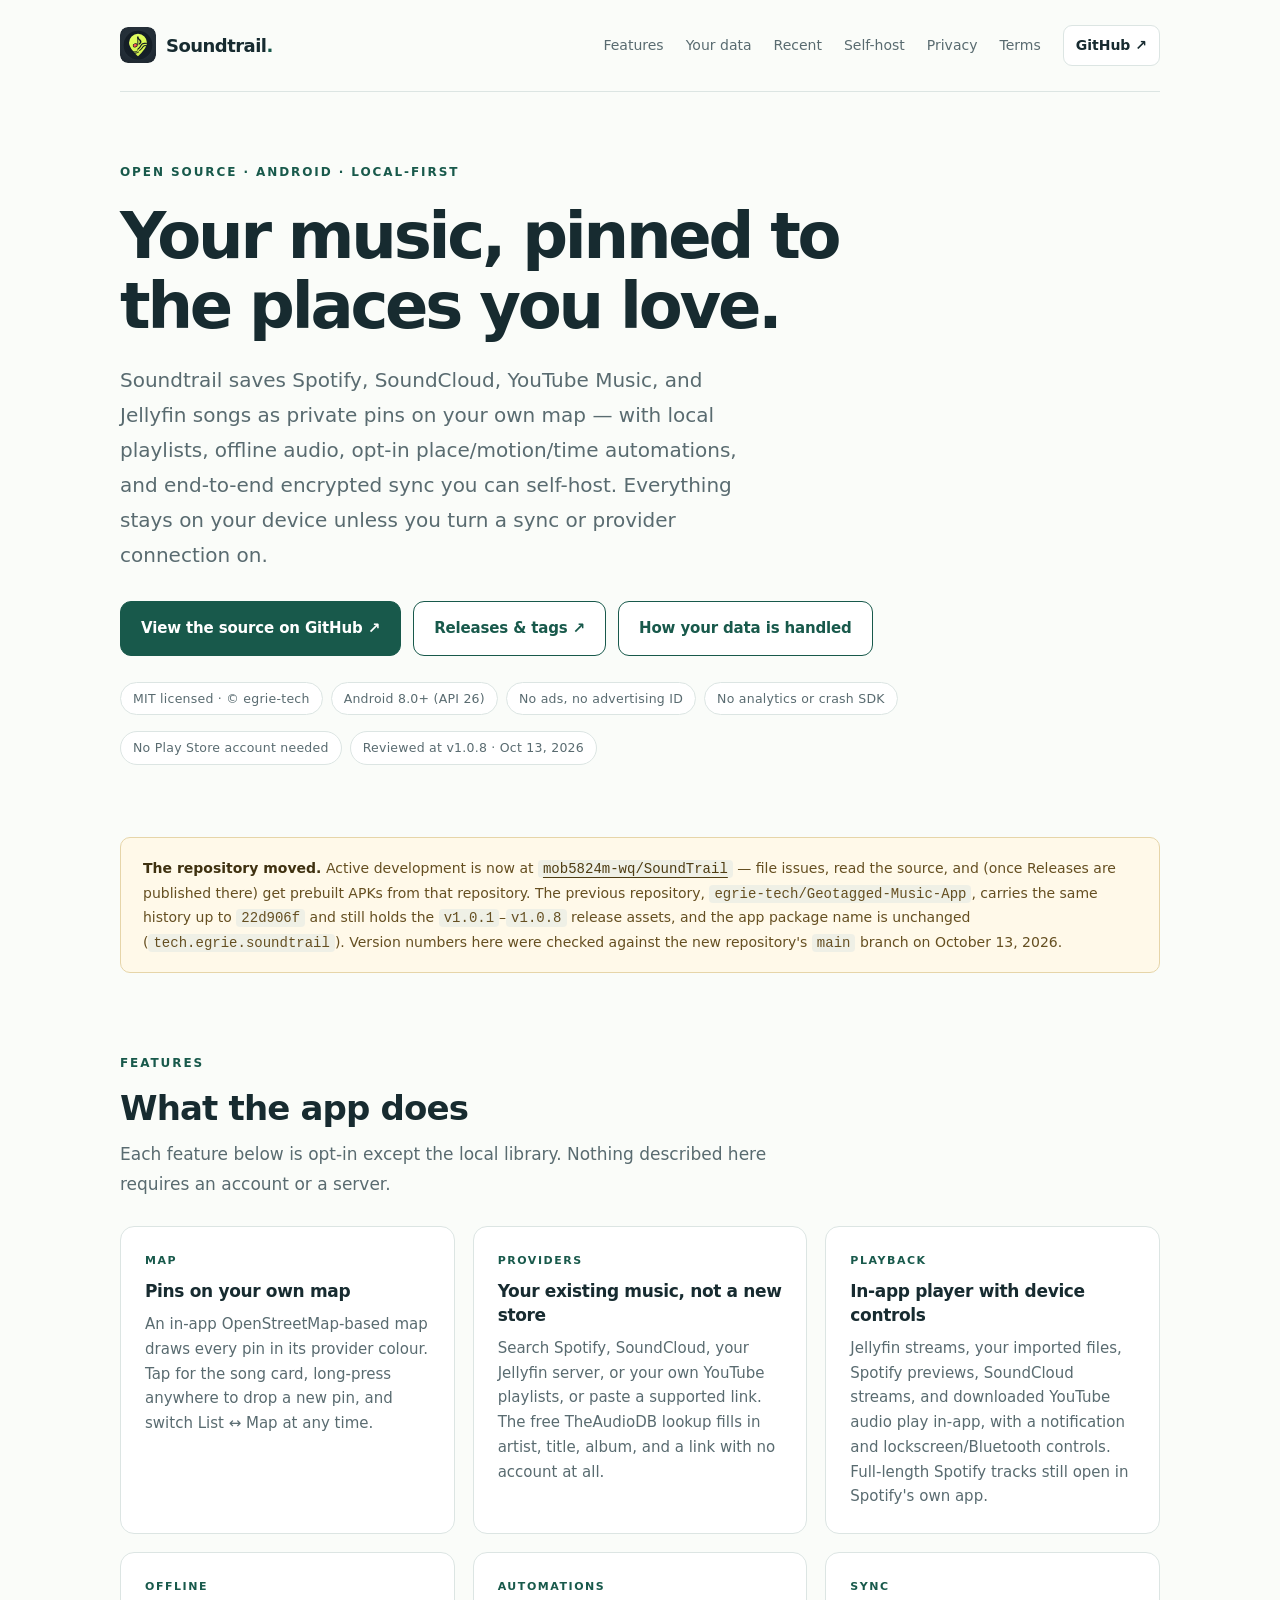
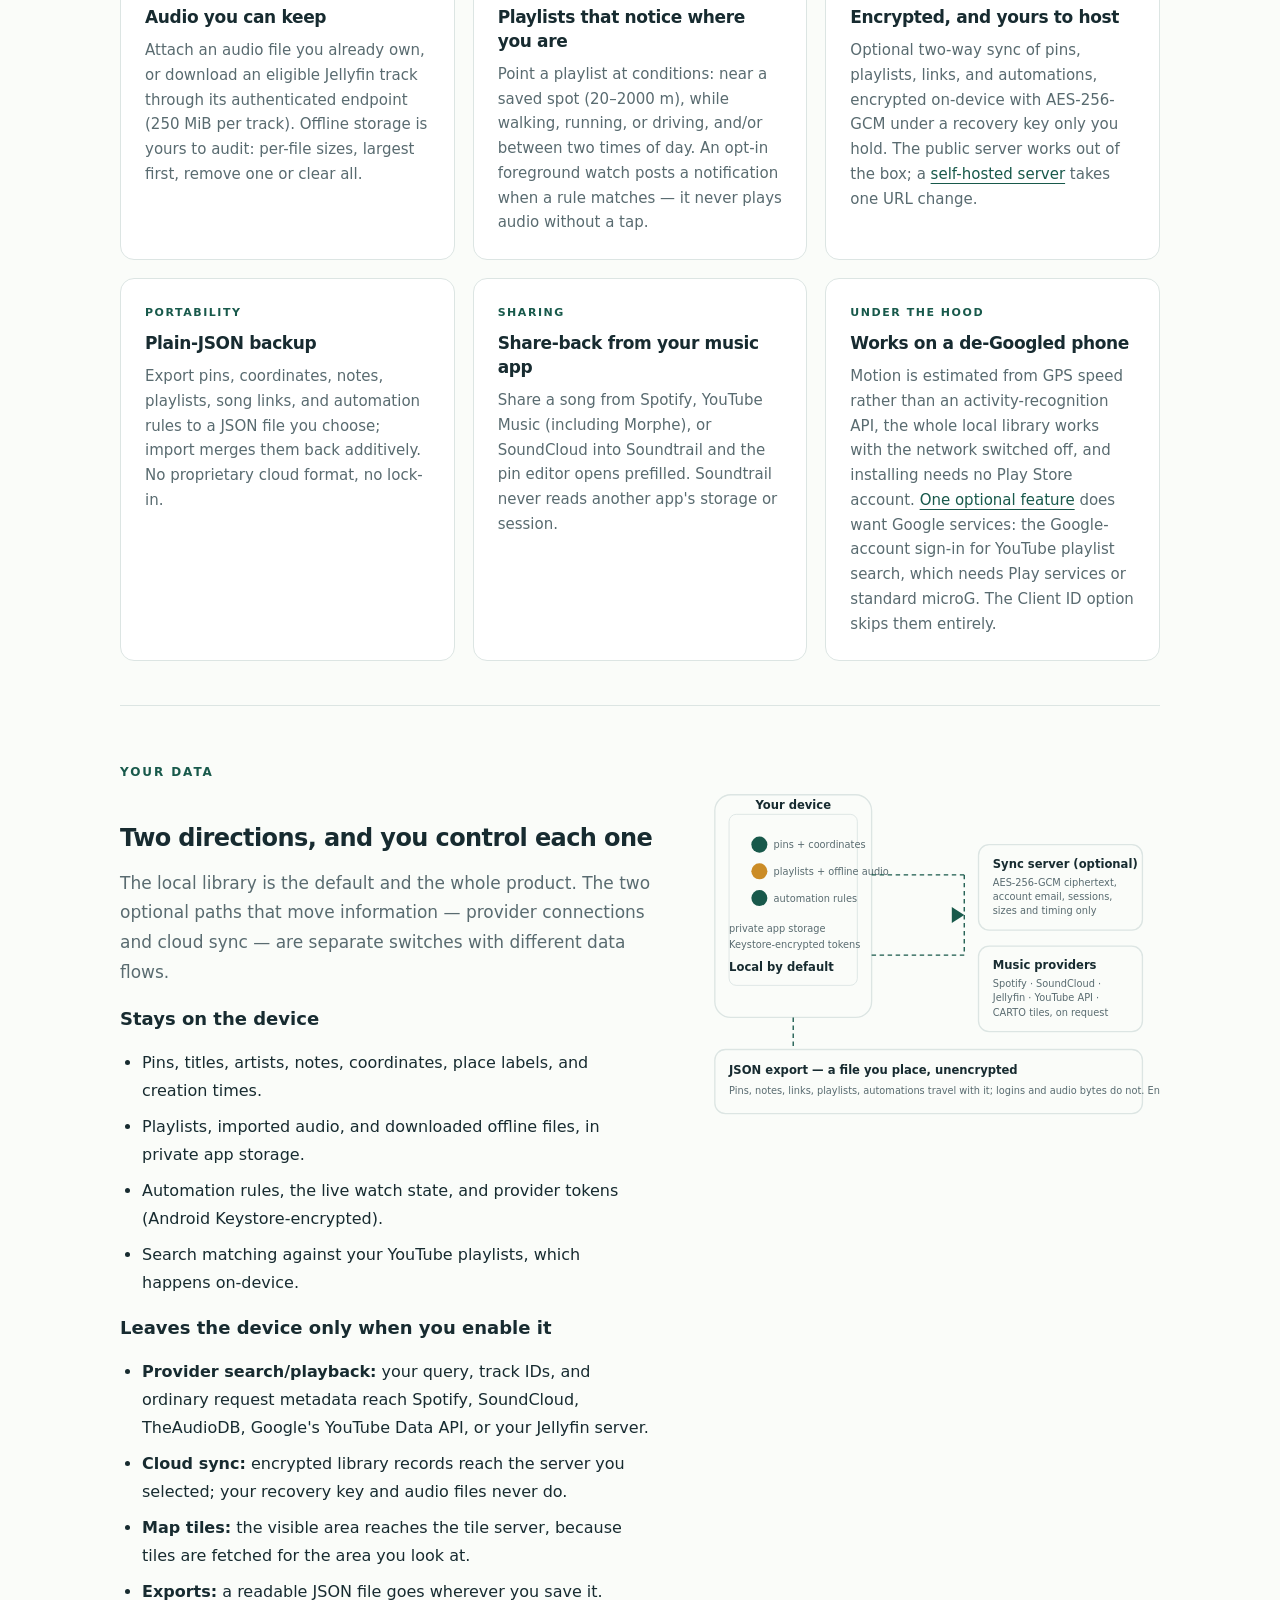
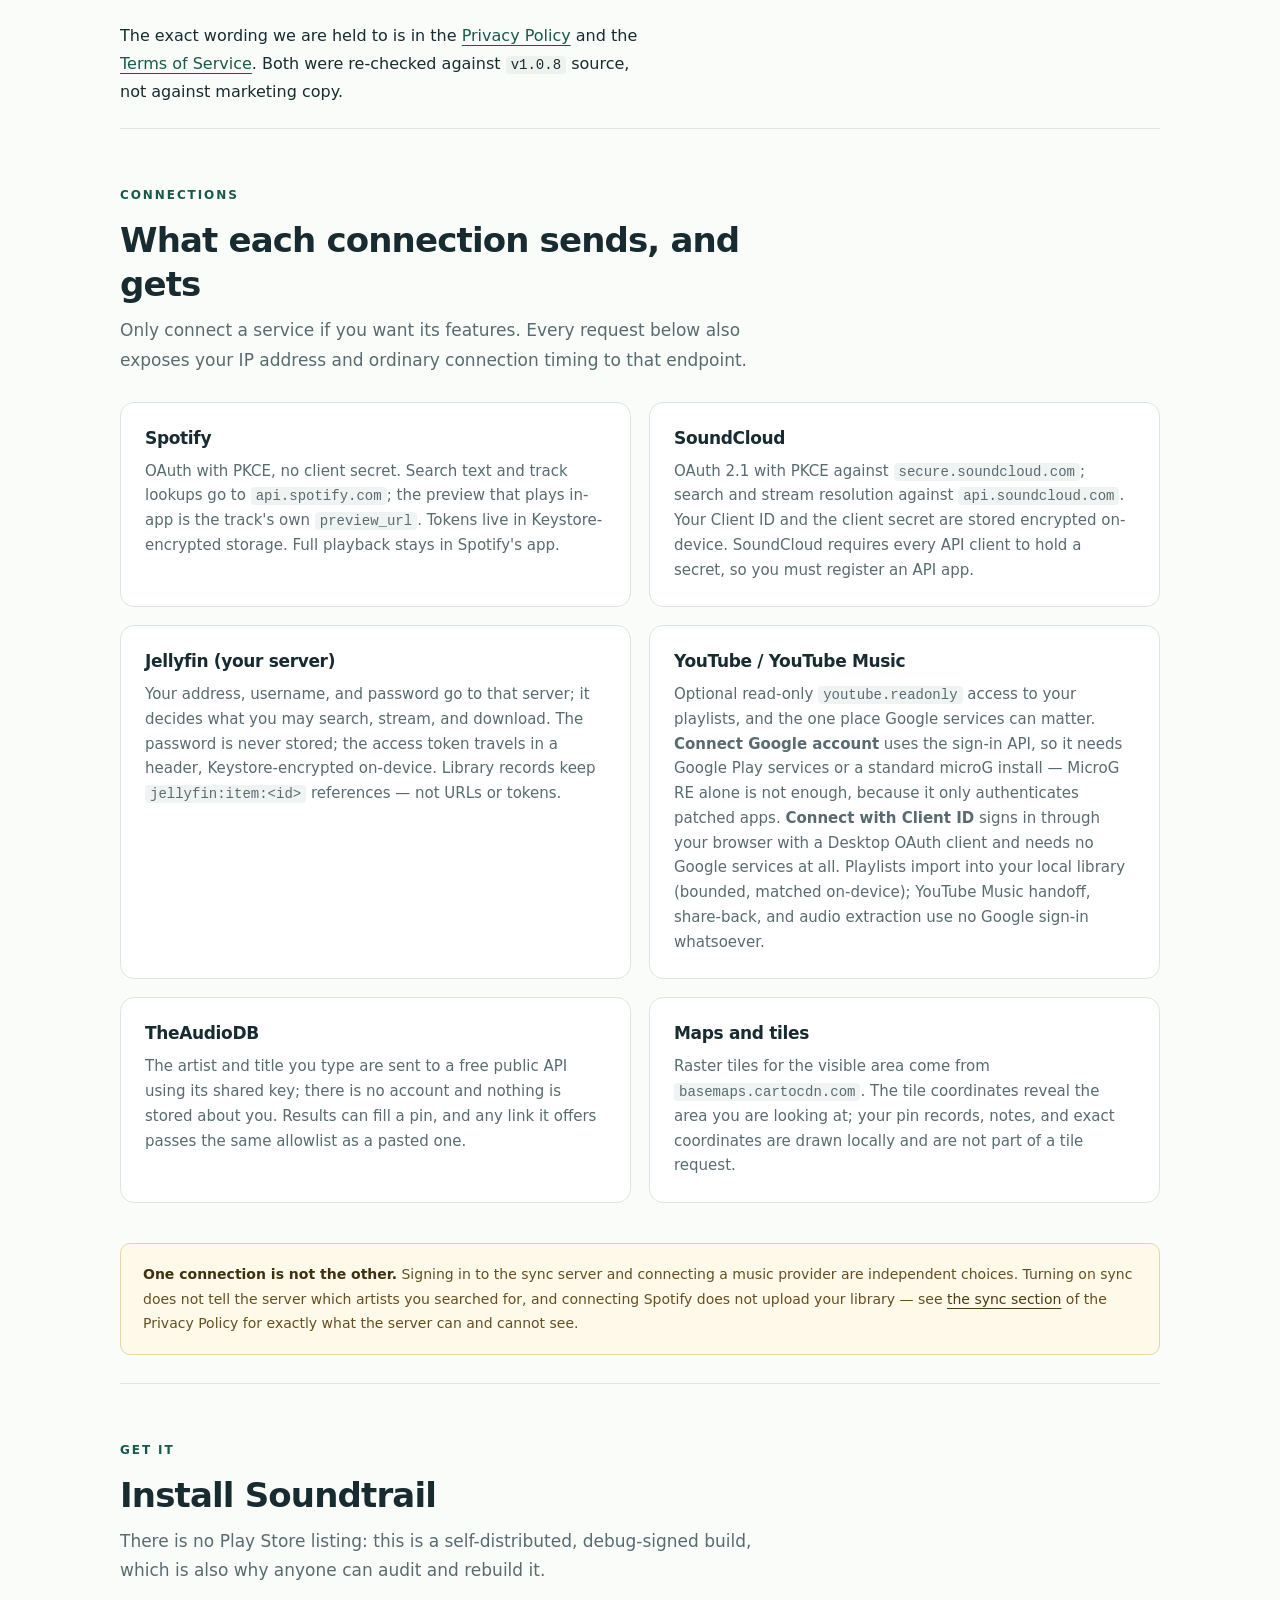
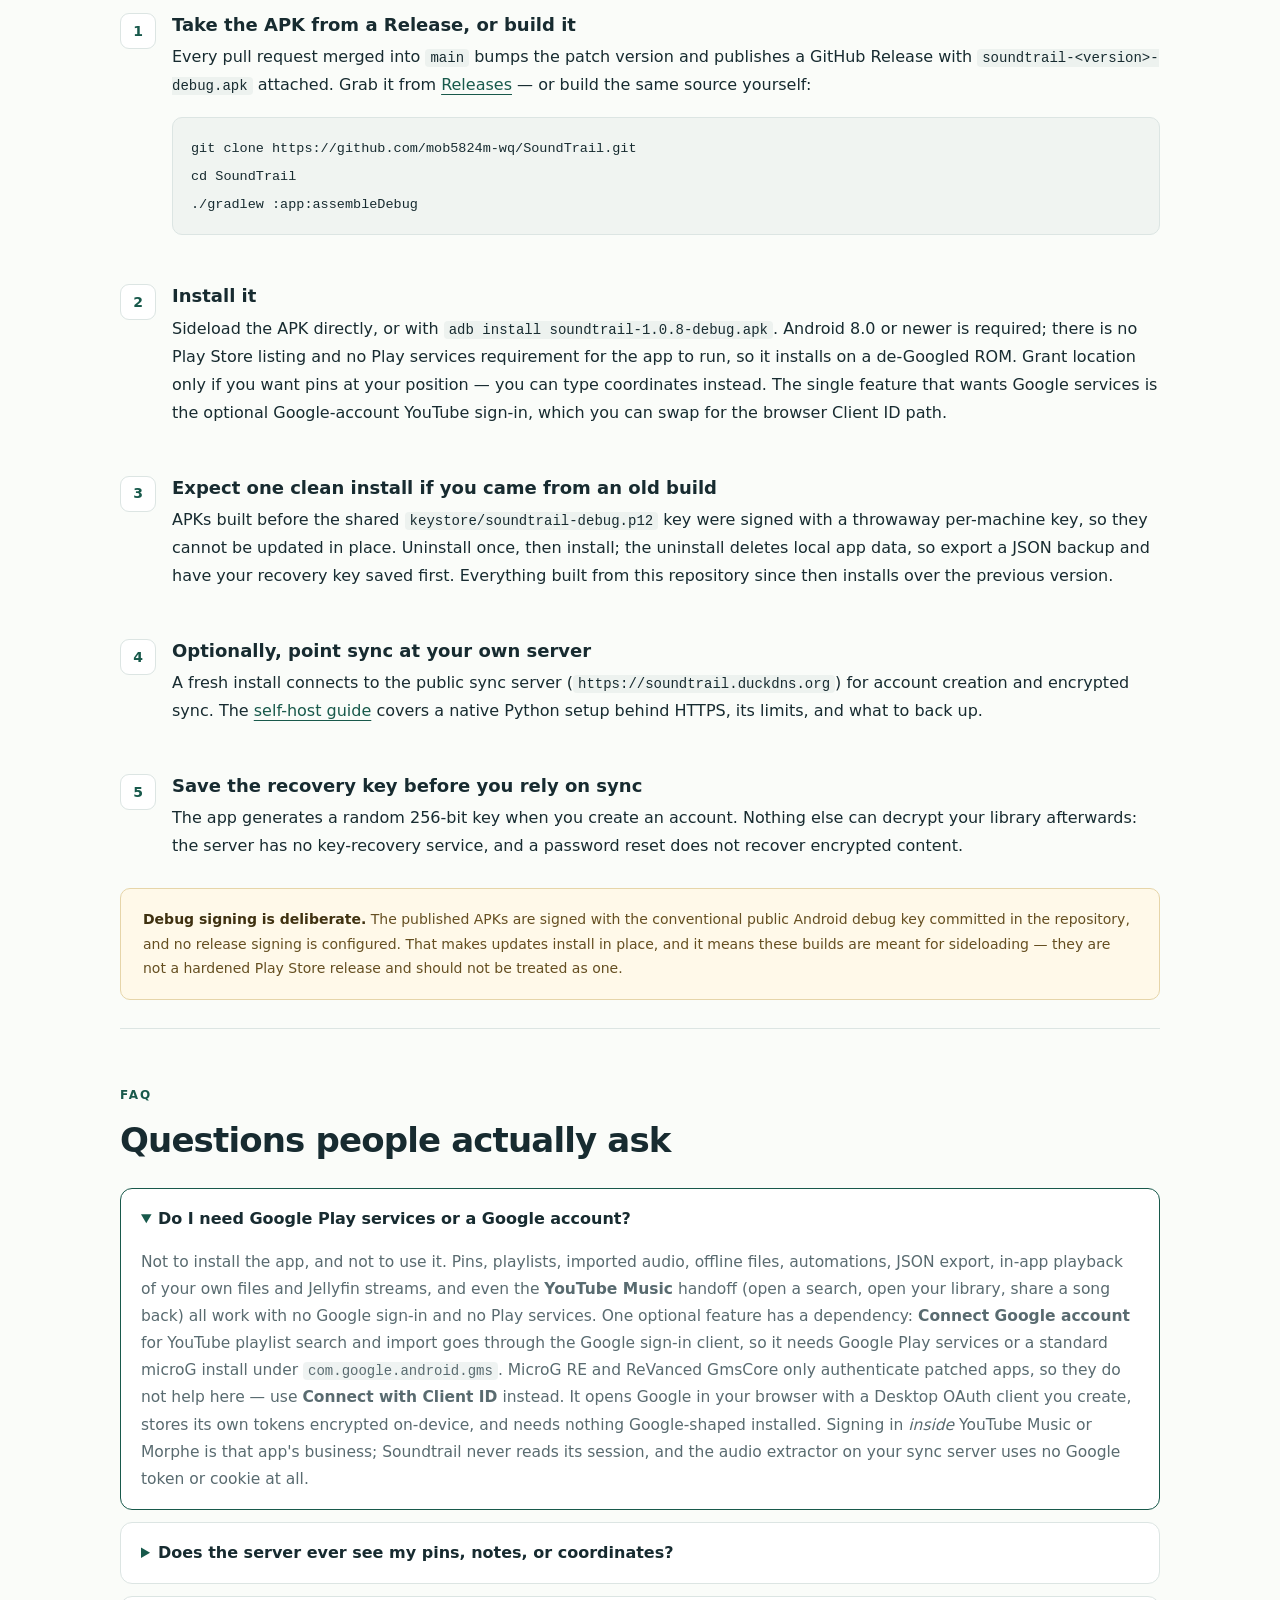
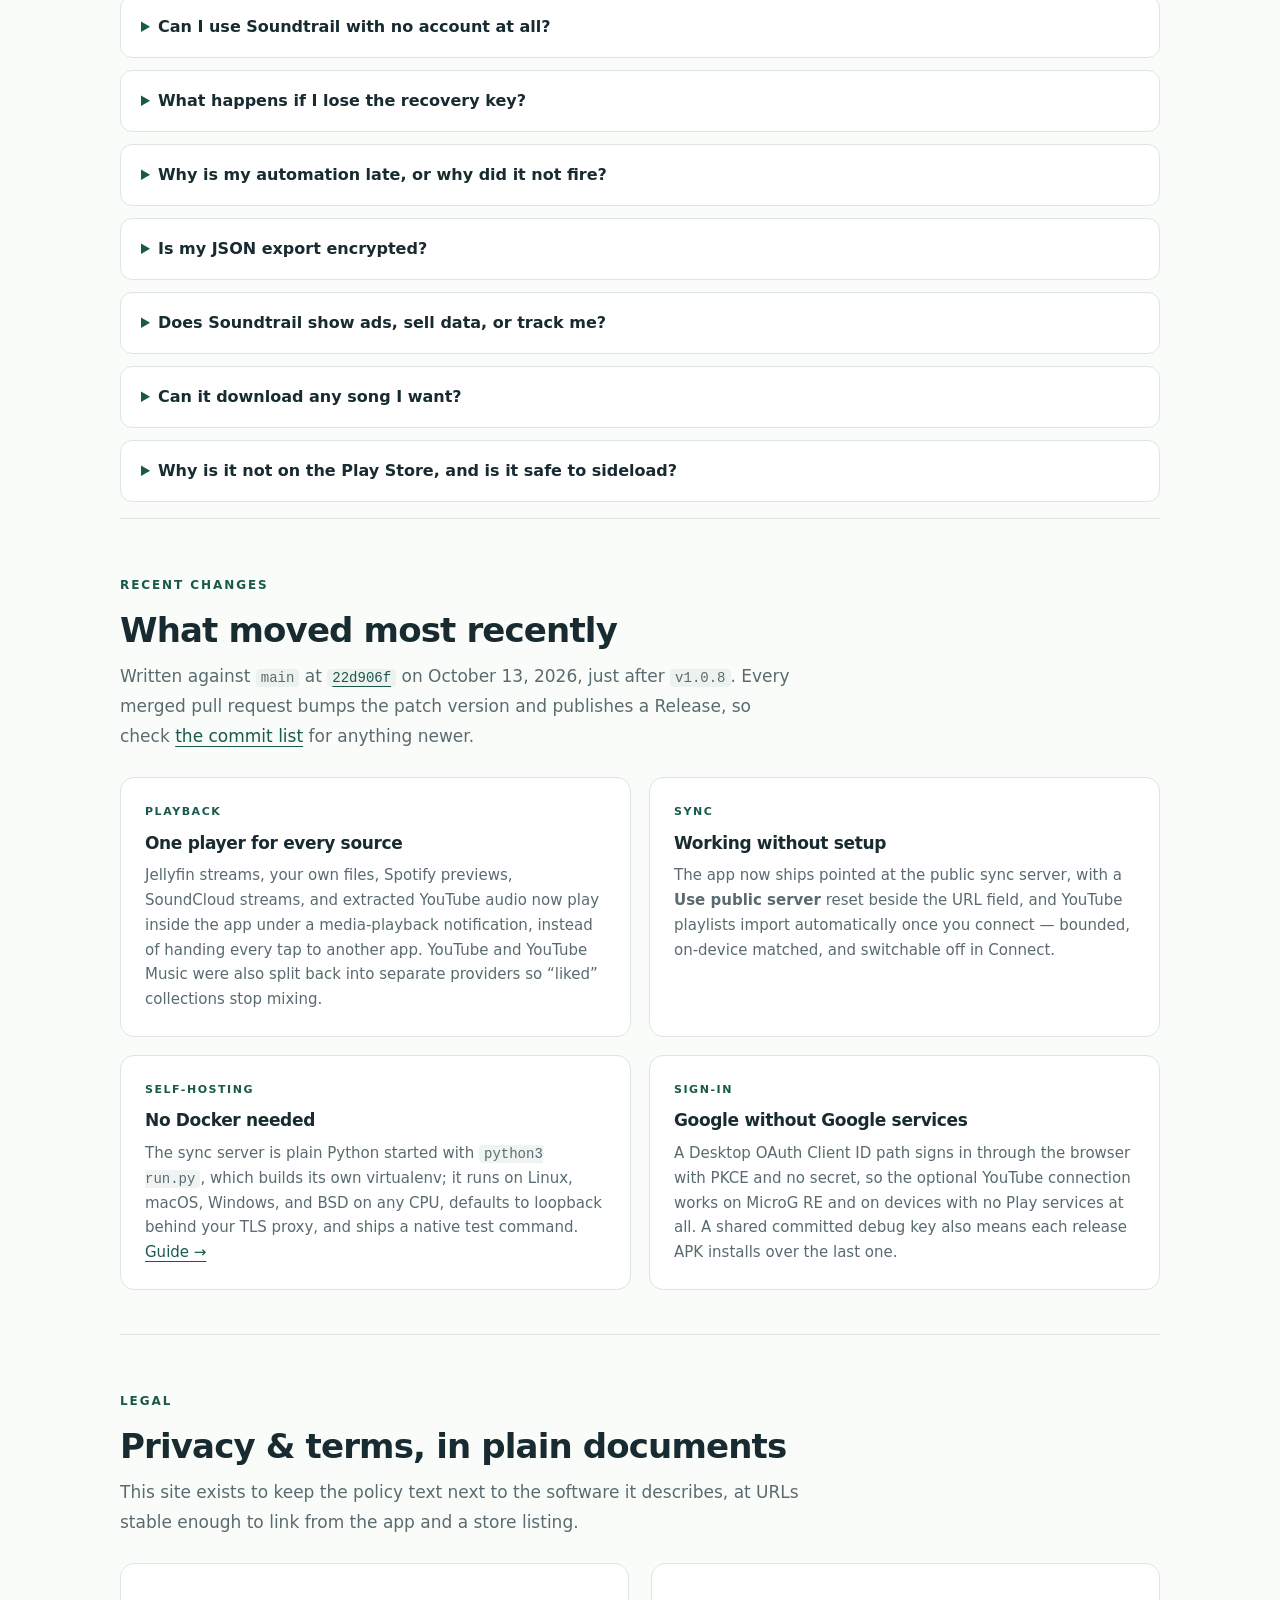
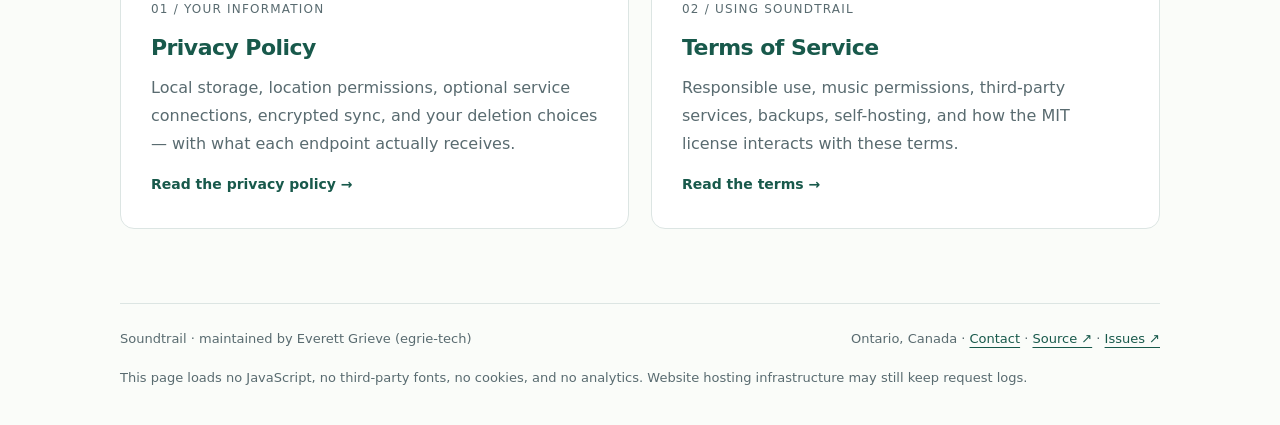
==== commit c5592161: "Correct the Google-services claim: one YouTube sign-in path does need them The "Under the hood" tile" ====
--- a/index.html
+++ b/index.html
@@ -58,7 +58,7 @@
 <div class="tile"><span class="kicker">Sync</span><h3>Encrypted, and yours to host</h3><p>Optional two-way sync of pins, playlists, links, and automations, encrypted on-device with AES-256-GCM under a recovery key only you hold. The public server works out of the box; a <a href="self-host/">self-hosted server</a> takes one URL change.</p></div>
 <div class="tile"><span class="kicker">Portability</span><h3>Plain-JSON backup</h3><p>Export pins, coordinates, notes, playlists, song links, and automation rules to a JSON file you choose; import merges them back additively. No proprietary cloud format, no lock-in.</p></div>
 <div class="tile"><span class="kicker">Sharing</span><h3>Share-back from your music app</h3><p>Share a song from Spotify, YouTube Music (including Morphe), or SoundCloud into Soundtrail and the pin editor opens prefilled. Soundtrail never reads another app's storage or session.</p></div>
-<div class="tile"><span class="kicker">Under the hood</span><h3>No Google services required</h3><p>Motion is estimated from GPS speed rather than an activity-recognition API, browser-based YouTube OAuth works without Play services, and the whole local library functions with the network switched off.</p></div>
+<div class="tile"><span class="kicker">Under the hood</span><h3>Works on a de-Googled phone</h3><p>Motion is estimated from GPS speed rather than an activity-recognition API, the whole local library works with the network switched off, and installing needs no Play Store account. <a href="#faq">One optional feature</a> does want Google services: the Google-account sign-in for YouTube playlist search, which needs Play services or standard microG. The Client ID option skips them entirely.</p></div>
 </div>
 </section>
 
@@ -116,7 +116,7 @@
 <div class="tile"><h3>Spotify</h3><p>OAuth with PKCE, no client secret. Search text and track lookups go to <code>api.spotify.com</code>; the preview that plays in-app is the track's own <code>preview_url</code>. Tokens live in Keystore-encrypted storage. Full playback stays in Spotify's app.</p></div>
 <div class="tile"><h3>SoundCloud</h3><p>OAuth 2.1 with PKCE against <code>secure.soundcloud.com</code>; search and stream resolution against <code>api.soundcloud.com</code>. Your Client ID and the client secret are stored encrypted on-device. SoundCloud requires every API client to hold a secret, so you must register an API app.</p></div>
 <div class="tile"><h3>Jellyfin (your server)</h3><p>Your address, username, and password go to that server; it decides what you may search, stream, and download. The password is never stored; the access token travels in a header, Keystore-encrypted on-device. Library records keep <code>jellyfin:item:&lt;id&gt;</code> references — not URLs or tokens.</p></div>
-<div class="tile"><h3>YouTube / YouTube Music</h3><p>Optional read-only <code>youtube.readonly</code> access to your playlists, via a Google account or a Desktop OAuth Client ID you create yourself. Playlists import into your local library (bounded, on-device matching). YouTube Music handoff needs no OAuth at all.</p></div>
+<div class="tile"><h3>YouTube / YouTube Music</h3><p>Optional read-only <code>youtube.readonly</code> access to your playlists, and the one place Google services can matter. <strong>Connect Google account</strong> uses the sign-in API, so it needs Google Play services or a standard microG install — MicroG RE alone is not enough, because it only authenticates patched apps. <strong>Connect with Client ID</strong> signs in through your browser with a Desktop OAuth client and needs no Google services at all. Playlists import into your local library (bounded, matched on-device); YouTube Music handoff, share-back, and audio extraction use no Google sign-in whatsoever.</p></div>
 <div class="tile"><h3>TheAudioDB</h3><p>The artist and title you type are sent to a free public API using its shared key; there is no account and nothing is stored about you. Results can fill a pin, and any link it offers passes the same allowlist as a pasted one.</p></div>
 <div class="tile"><h3>Maps and tiles</h3><p>Raster tiles for the visible area come from <code>basemaps.cartocdn.com</code>. The tile coordinates reveal the area you are looking at; your pin records, notes, and exact coordinates are drawn locally and are not part of a tile request.</p></div>
 </div>
@@ -129,7 +129,7 @@
 <li><h3>Take the APK from a Release, or build it</h3><p>Every pull request merged into <code>main</code> bumps the patch version and publishes a GitHub Release with <code>soundtrail-&lt;version&gt;-debug.apk</code> attached. Grab it from <a href="https://github.com/mob5824m-wq/SoundTrail/releases">Releases</a> — or build the same source yourself:</p><pre><code>git clone https://github.com/mob5824m-wq/SoundTrail.git
 cd SoundTrail
 ./gradlew :app:assembleDebug</code></pre></li>
-<li><h3>Install it</h3><p>Sideload the APK directly, or with <code>adb install soundtrail-1.0.8-debug.apk</code>. Android 8.0 or newer is required. Grant location only if you want pins at your position — you can type coordinates instead.</p></li>
+<li><h3>Install it</h3><p>Sideload the APK directly, or with <code>adb install soundtrail-1.0.8-debug.apk</code>. Android 8.0 or newer is required; there is no Play Store listing and no Play services requirement for the app to run, so it installs on a de-Googled ROM. Grant location only if you want pins at your position — you can type coordinates instead. The single feature that wants Google services is the optional Google-account YouTube sign-in, which you can swap for the browser Client ID path.</p></li>
 <li><h3>Expect one clean install if you came from an old build</h3><p>APKs built before the shared <code>keystore/soundtrail-debug.p12</code> key were signed with a throwaway per-machine key, so they cannot be updated in place. Uninstall once, then install; the uninstall deletes local app data, so export a JSON backup and have your recovery key saved first. Everything built from this repository since then installs over the previous version.</p></li>
 <li><h3>Optionally, point sync at your own server</h3><p>A fresh install connects to the public sync server (<code>https://soundtrail.duckdns.org</code>) for account creation and encrypted sync. The <a href="self-host/">self-host guide</a> covers a native Python setup behind HTTPS, its limits, and what to back up.</p></li>
 <li><h3>Save the recovery key before you rely on sync</h3><p>The app generates a random 256-bit key when you create an account. Nothing else can decrypt your library afterwards: the server has no key-recovery service, and a password reset does not recover encrypted content.</p></li>
@@ -139,6 +139,7 @@
 
 <section class="section" id="faq">
 <div class="section-head"><div class="eyebrow">FAQ</div><h2>Questions people actually ask</h2></div>
+<details open><summary>Do I need Google Play services or a Google account?</summary><p>Not to install the app, and not to use it. Pins, playlists, imported audio, offline files, automations, JSON export, in-app playback of your own files and Jellyfin streams, and even the <strong>YouTube Music</strong> handoff (open a search, open your library, share a song back) all work with no Google sign-in and no Play services. One optional feature has a dependency: <strong>Connect Google account</strong> for YouTube playlist search and import goes through the Google sign-in client, so it needs Google Play services or a standard microG install under <code>com.google.android.gms</code>. MicroG RE and ReVanced GmsCore only authenticate patched apps, so they do not help here — use <strong>Connect with Client ID</strong> instead. It opens Google in your browser with a Desktop OAuth client you create, stores its own tokens encrypted on-device, and needs nothing Google-shaped installed. Signing in <em>inside</em> YouTube Music or Morphe is that app's business; Soundtrail never reads its session, and the audio extractor on your sync server uses no Google token or cookie at all.</p></details>
 <details><summary>Does the server ever see my pins, notes, or coordinates?</summary><p>Not in plaintext. Each pin, playlist, playlist song, and automation is encrypted on your device before upload; the server stores opaque ciphertext envelopes plus sequence metadata, so it can see sizes, counts, and timing — not contents or your recovery key. Your account email, IP address, and traffic metadata are not hidden by end-to-end encryption, and the host or reverse proxy may log them. Locally stored audio and provider tokens are excluded from sync entirely.</p></details>
 <details><summary>Can I use Soundtrail with no account at all?</summary><p>Yes. Dropping pins, building playlists, attaching audio, exporting JSON, and running automations are all local. An account is only needed for sync and for the optional YouTube audio-extraction endpoint, and both have a local alternative (JSON export, and attaching files you already own).</p></details>
 <details><summary>What happens if I lose the recovery key?</summary><p>Encrypted server-side data becomes unreadable, on this and any future device. The key can be revealed again on a device that is already signed in, but a new device needs the key itself, and uninstalling removes that device's stored copy. There is no reset path, by design: a server that could hand back your key could also read your library.</p></details>
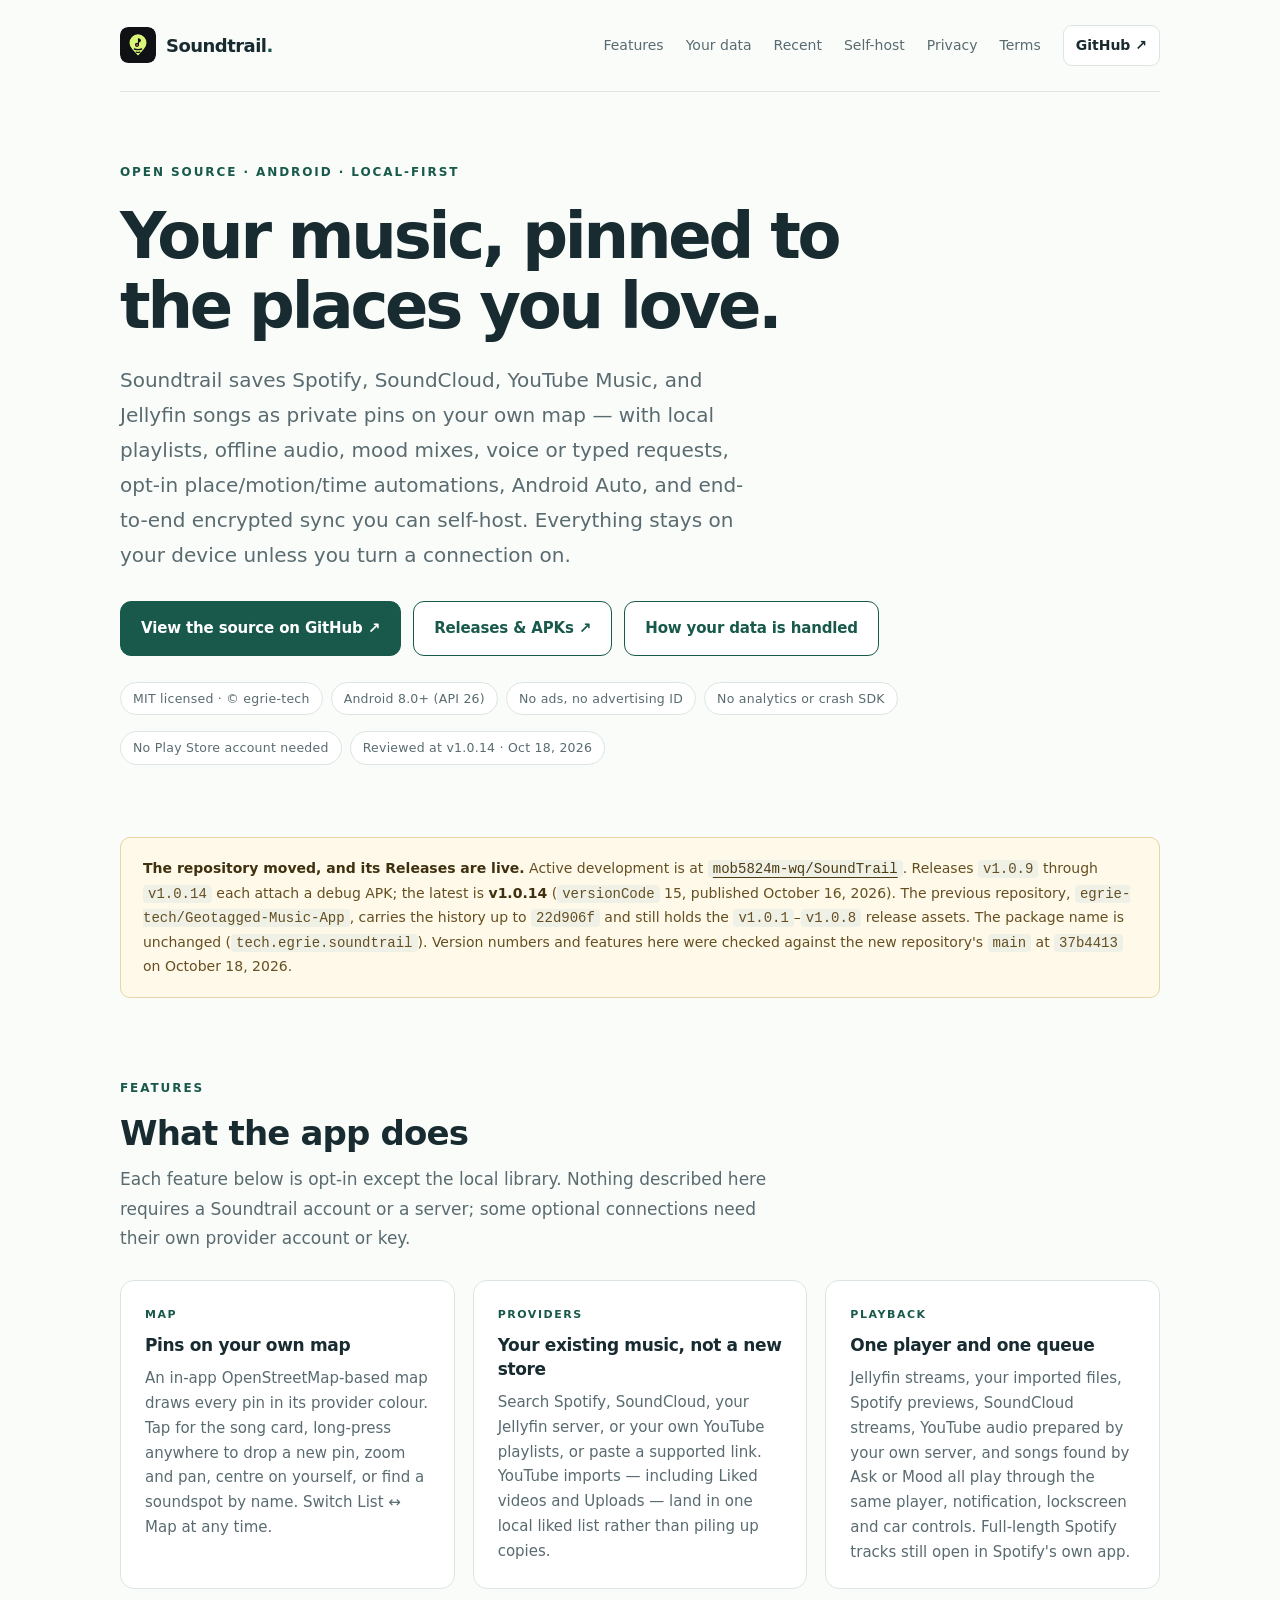
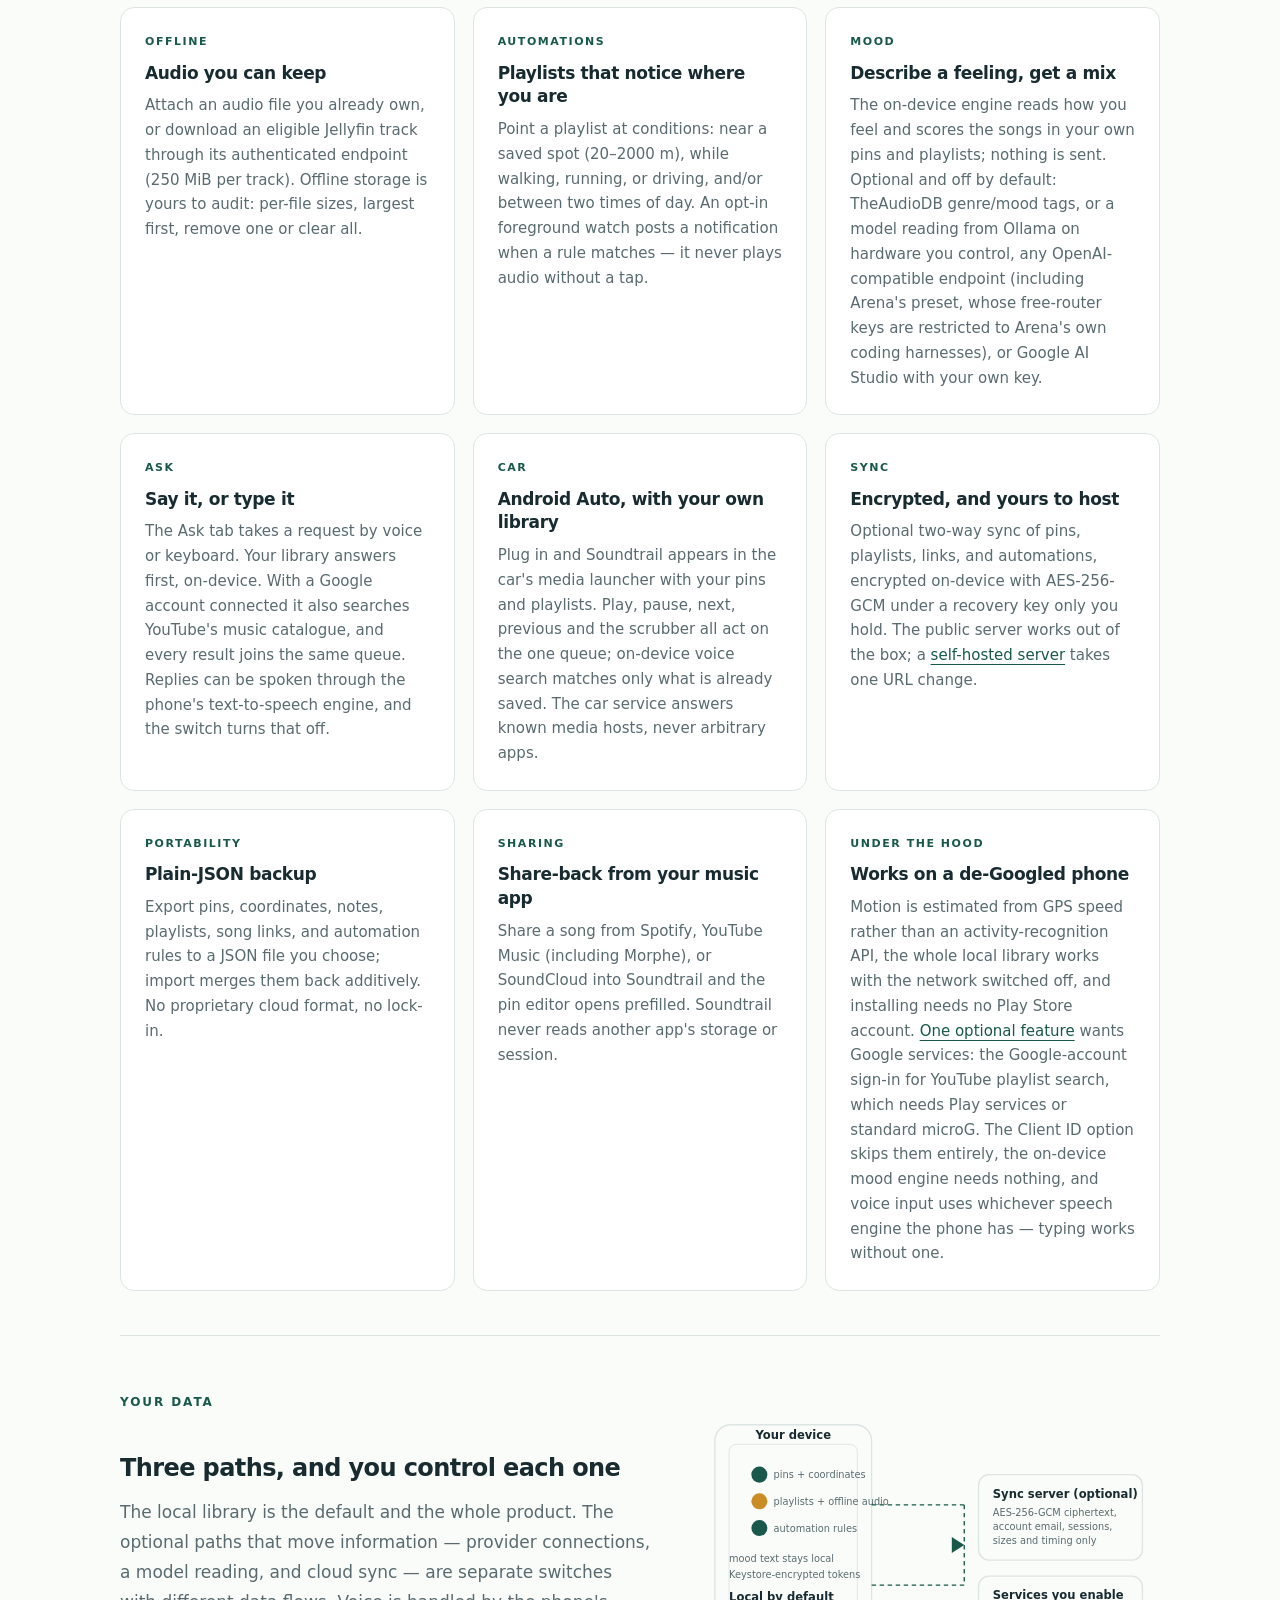
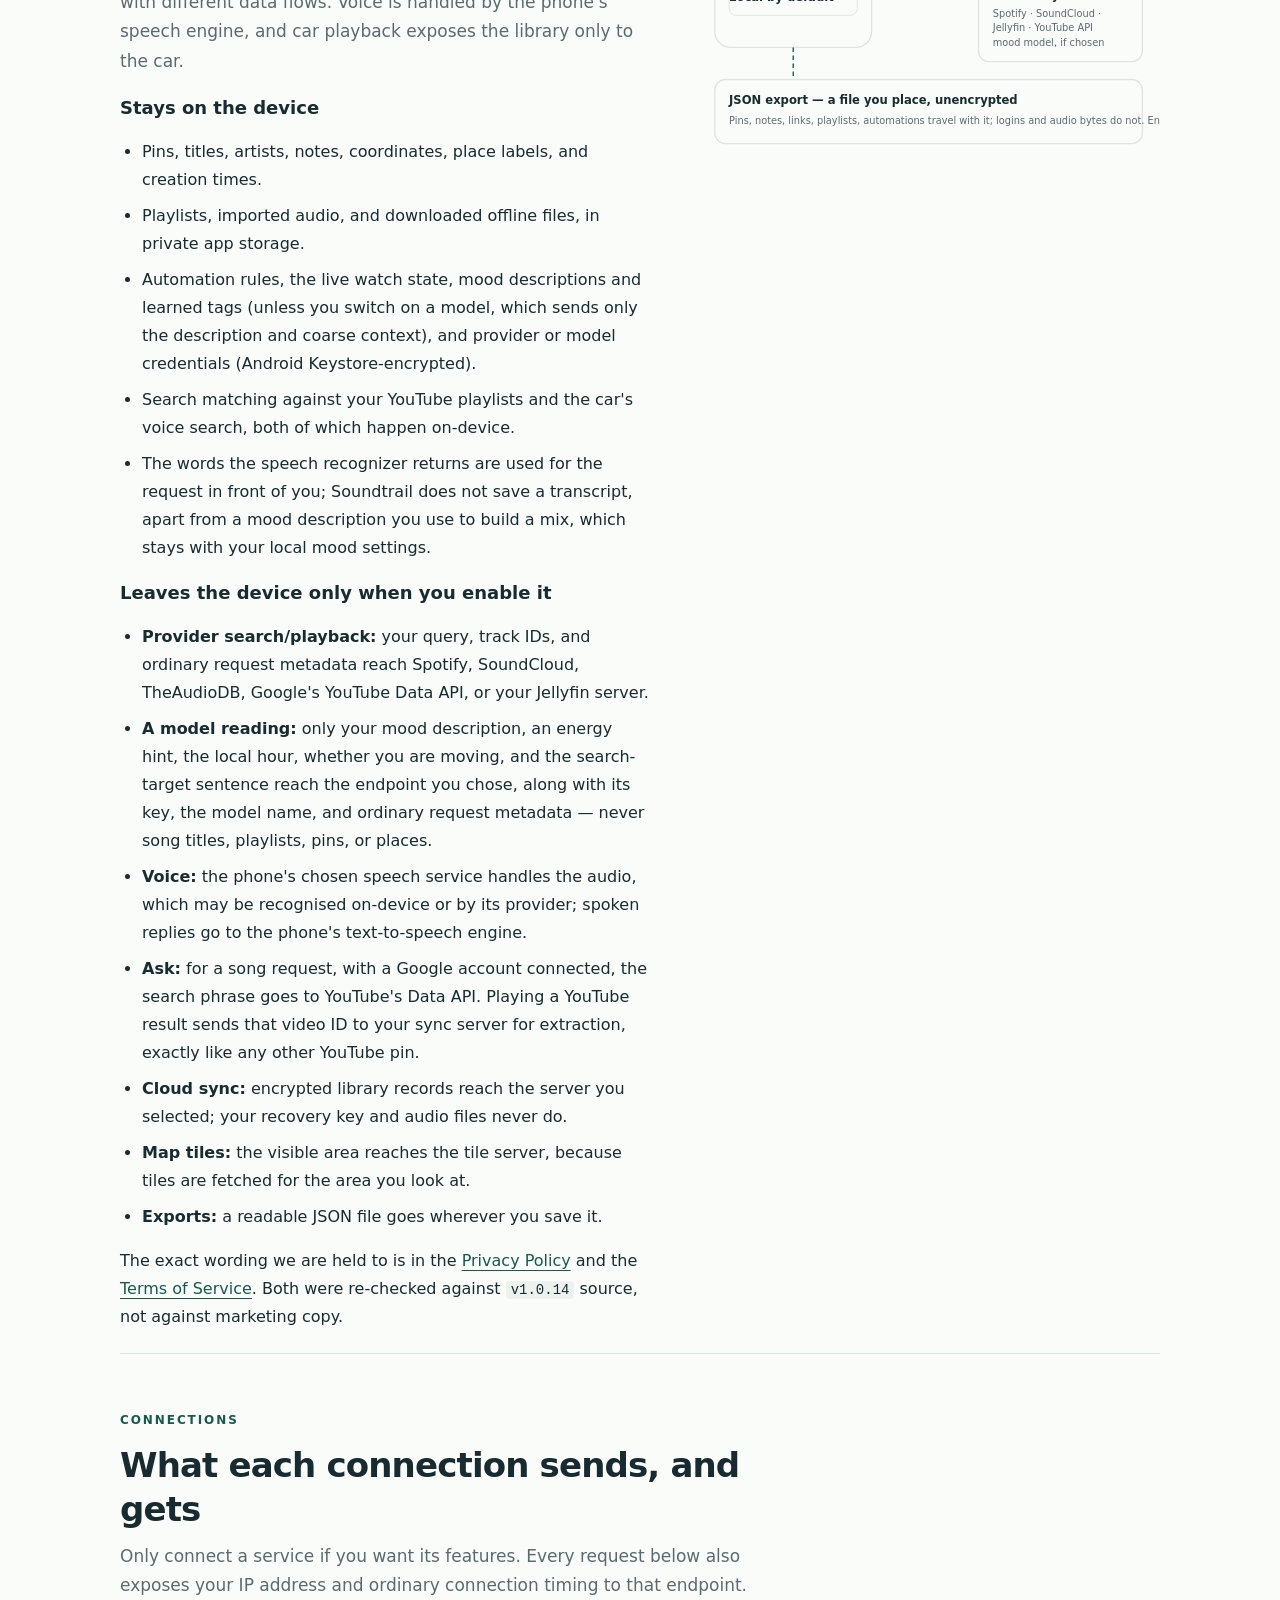
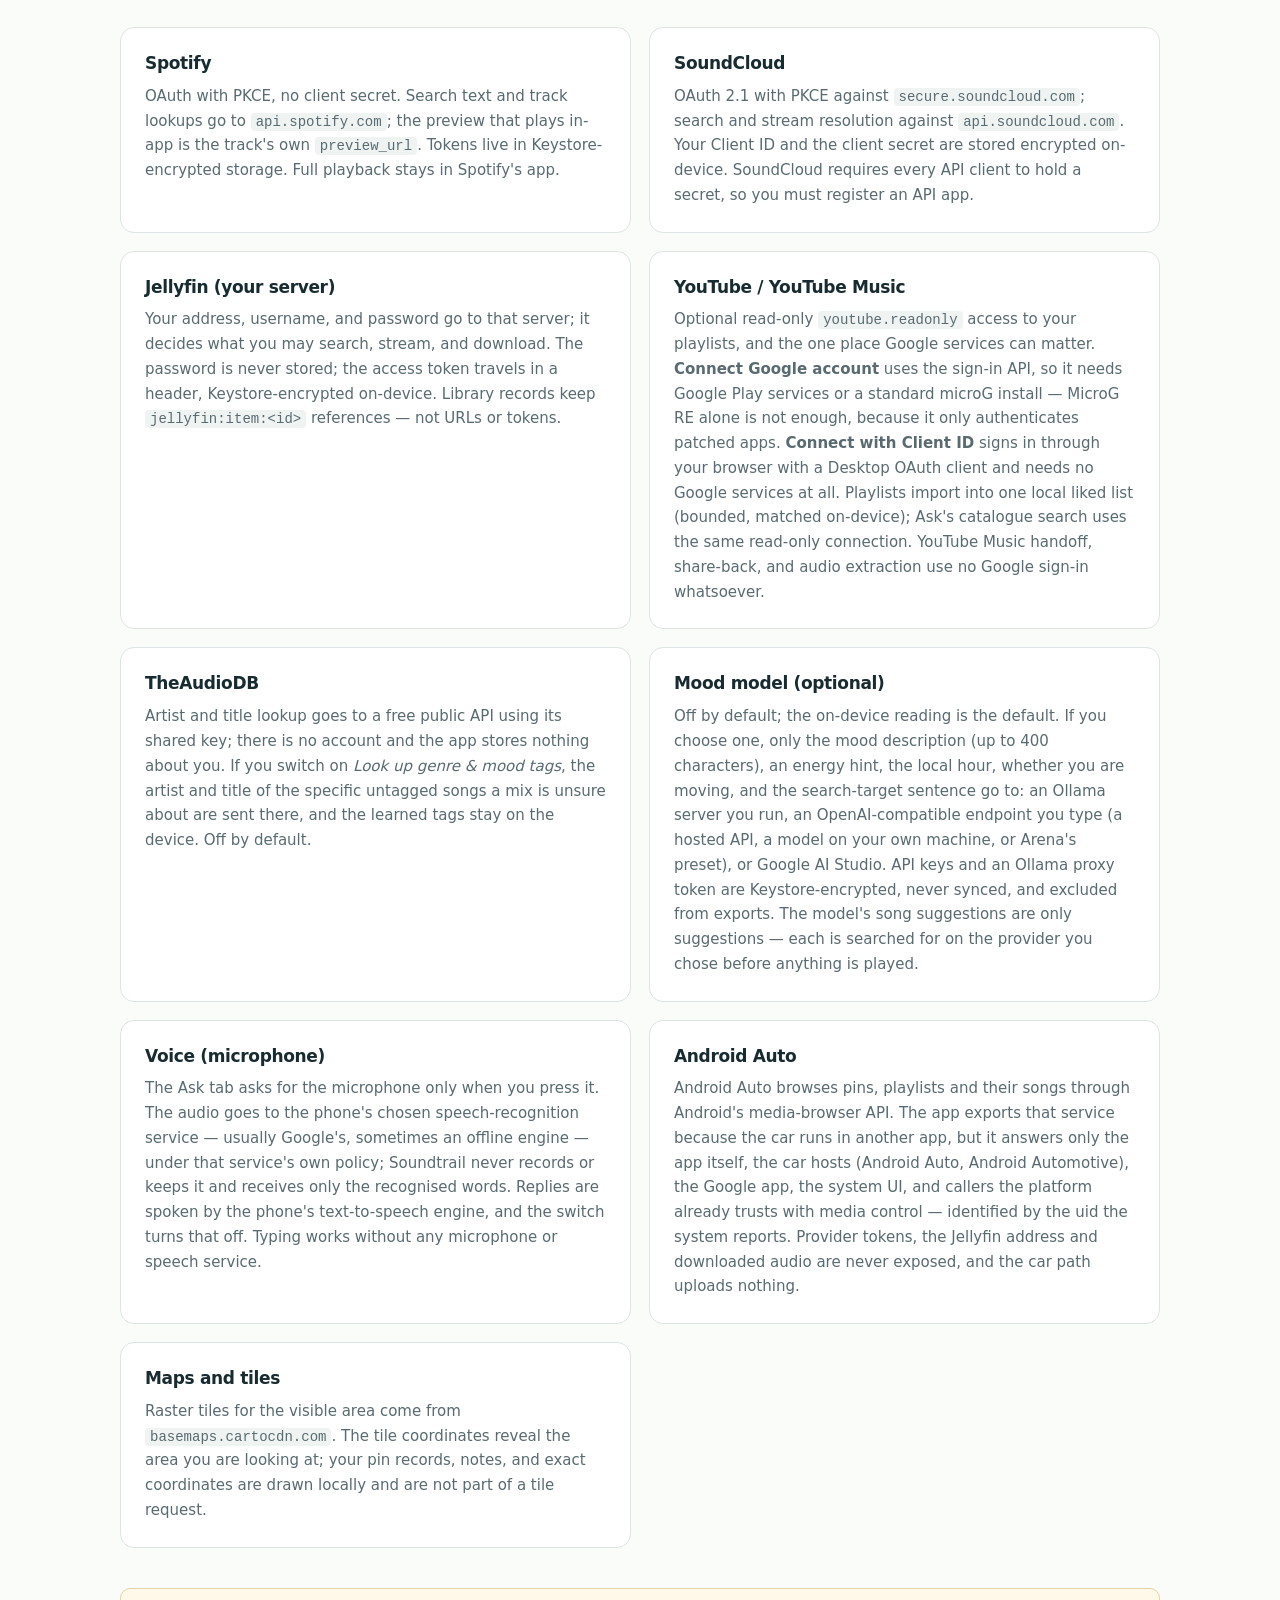
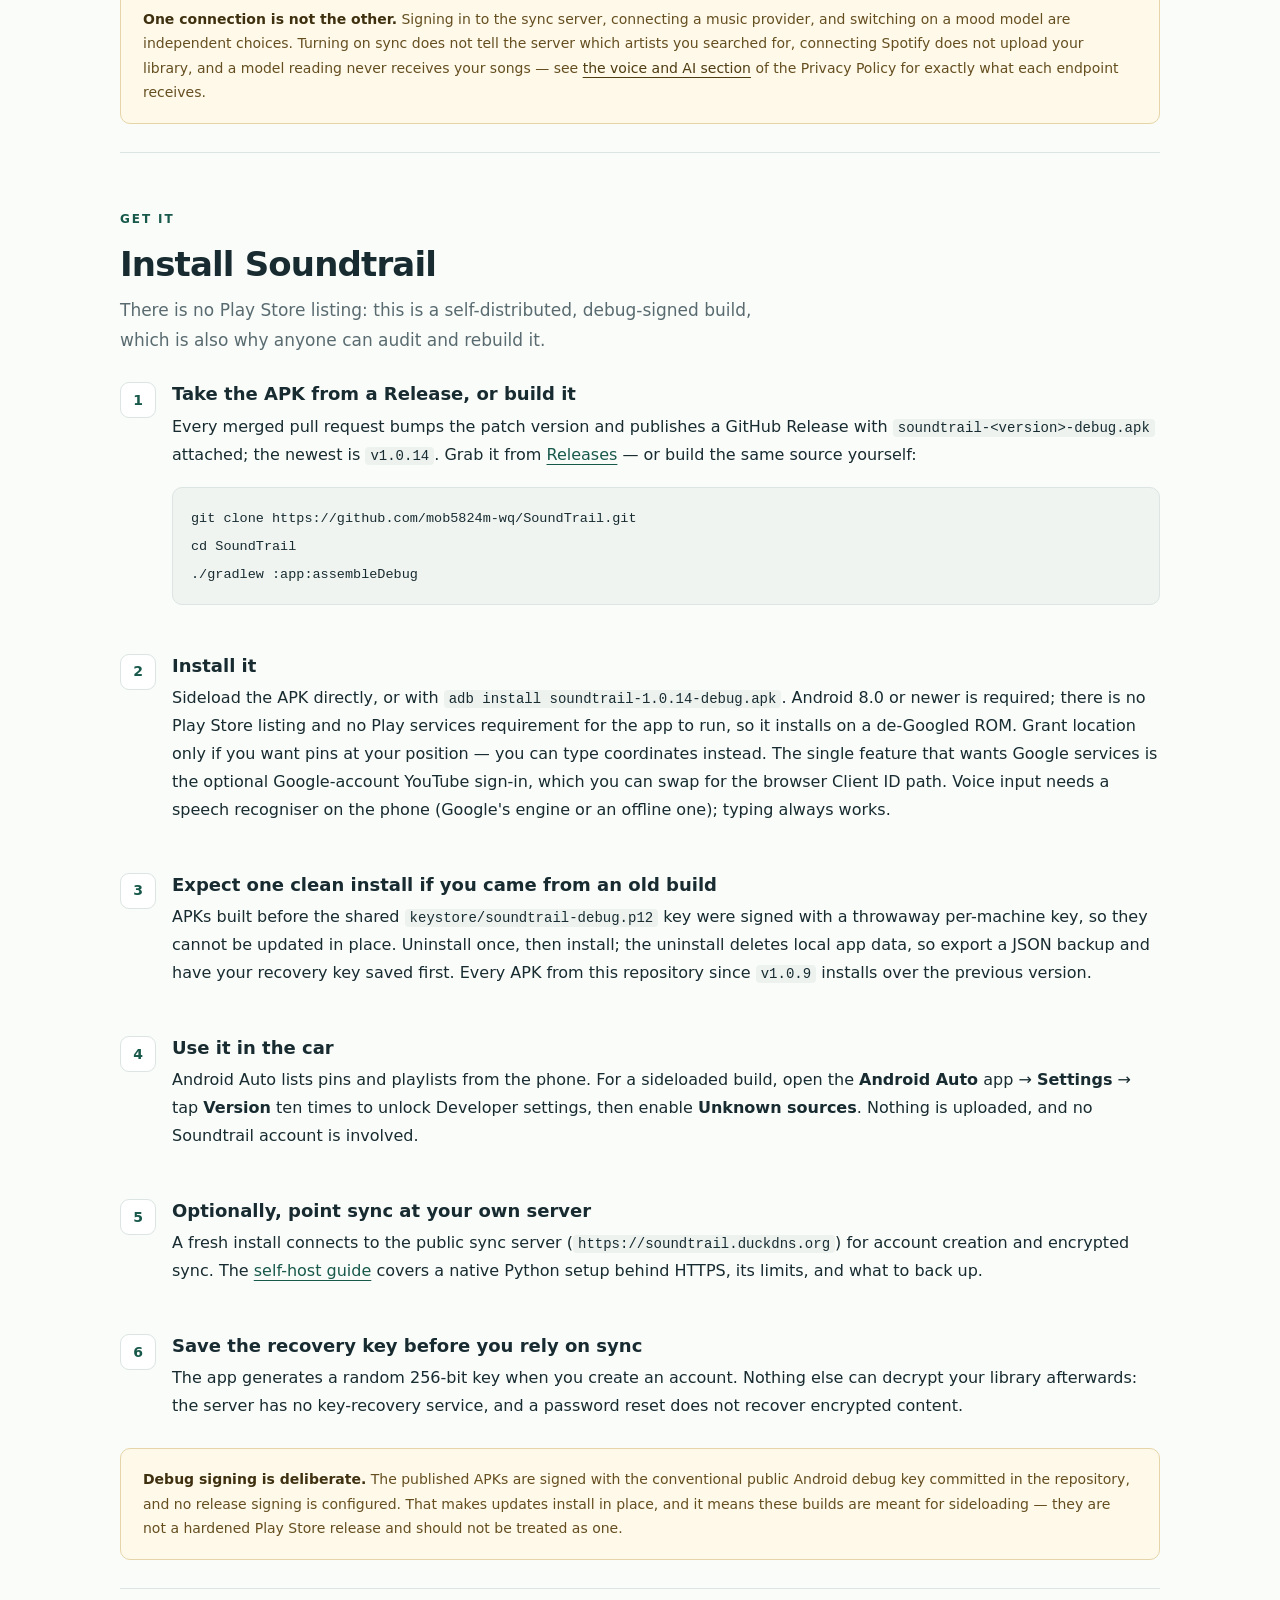
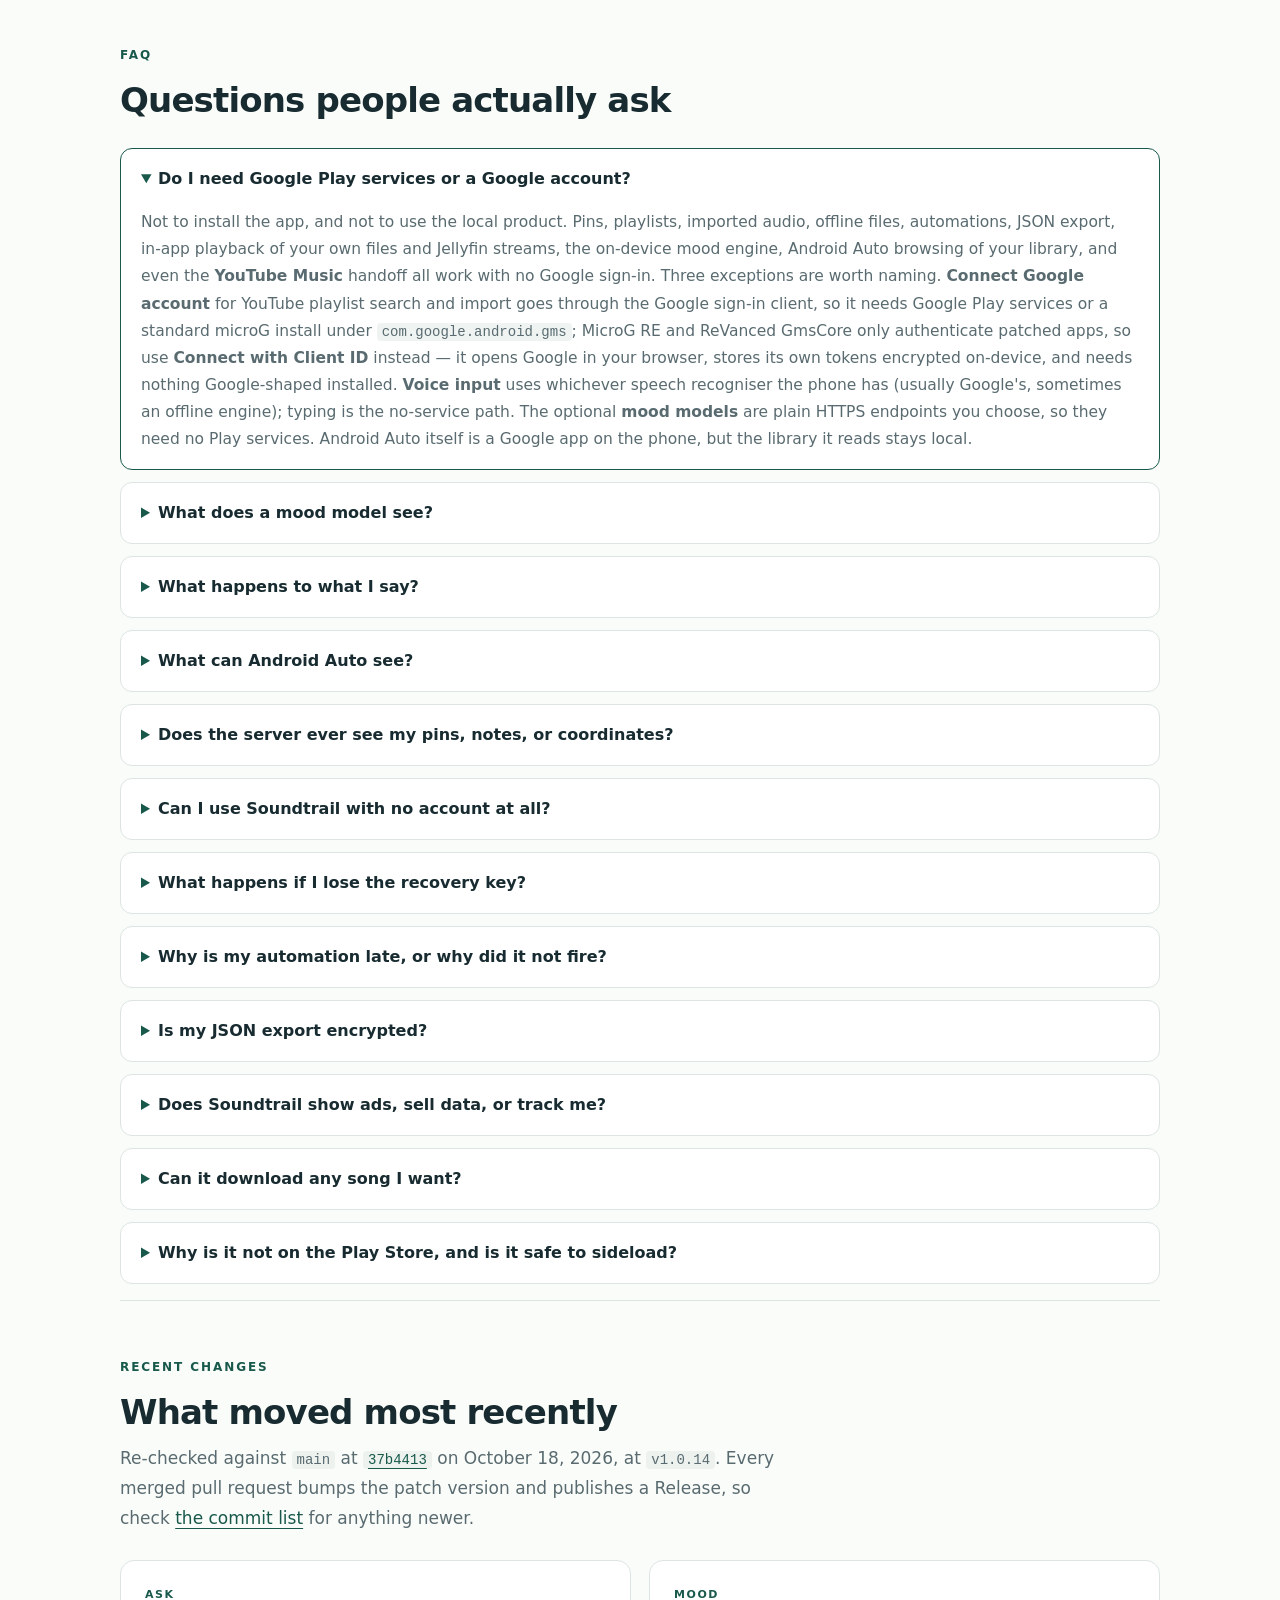
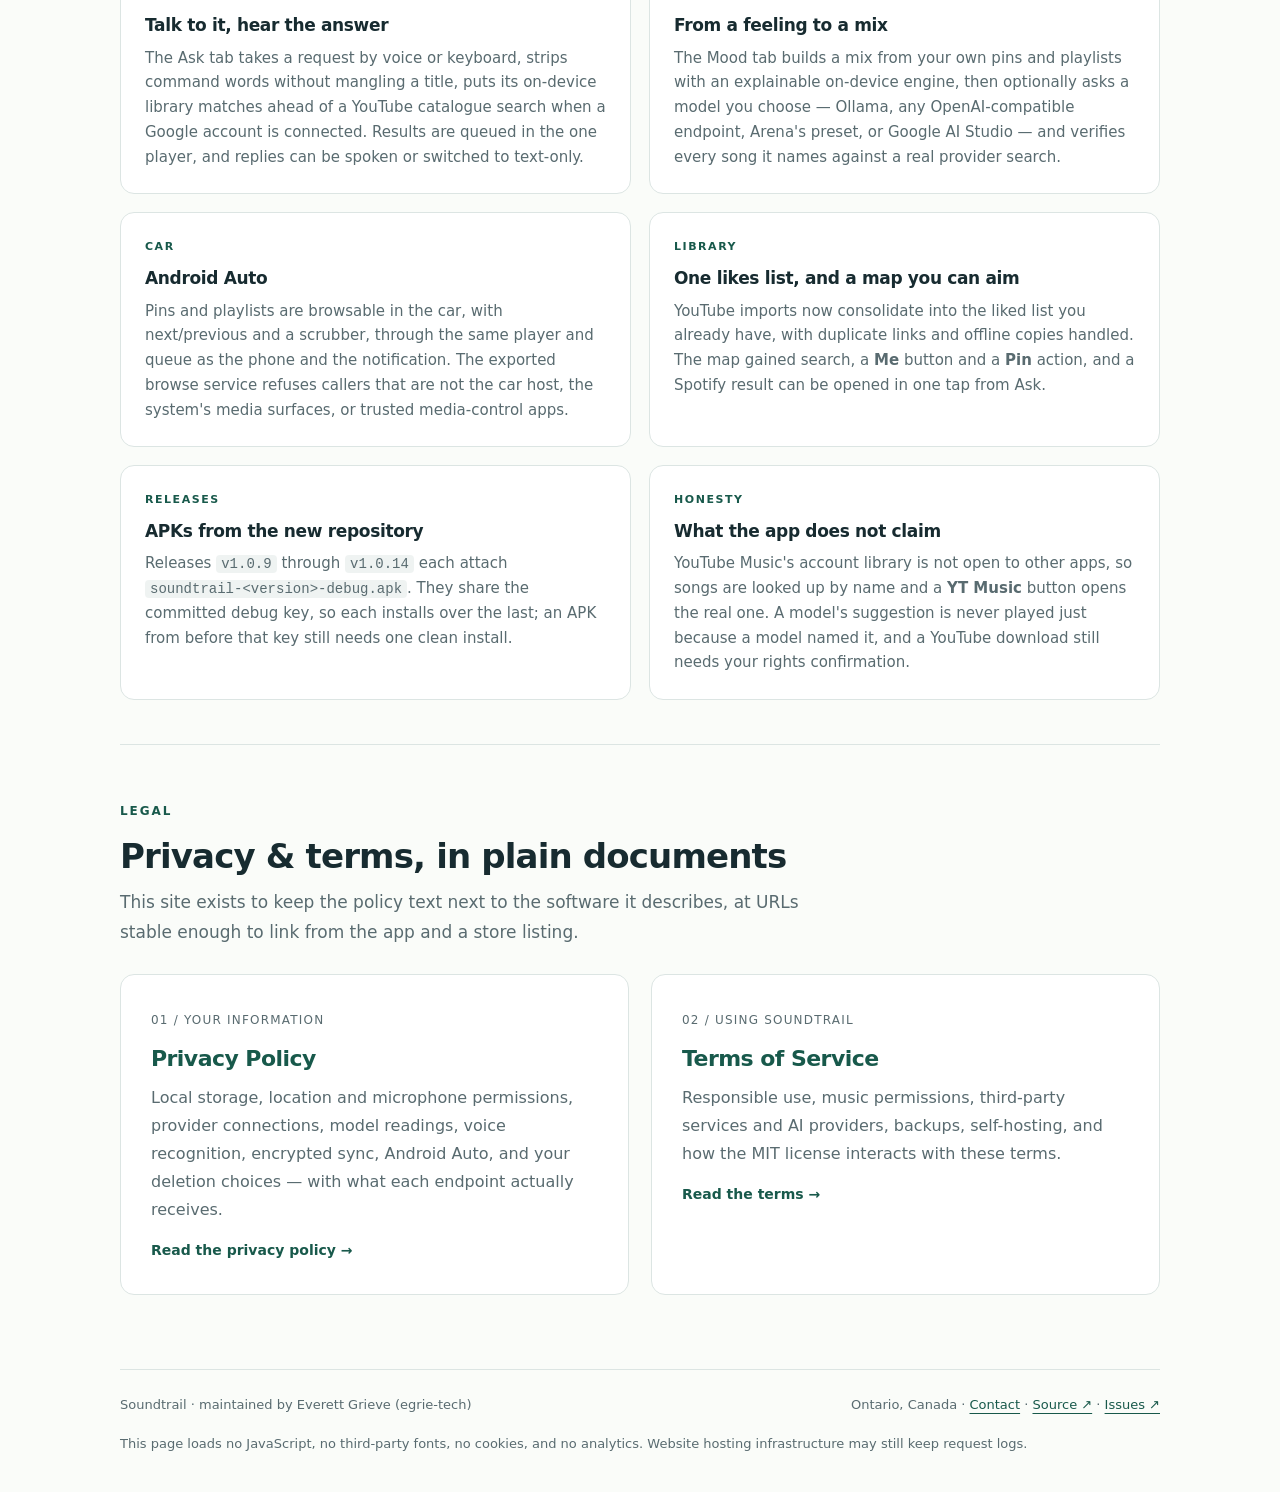
==== commit 5589f8ab: "Refresh the site for Soundtrail 1.0.14 - bump the reviewed version, review date, JSON-LD, sitemap, a" ====
--- a/index.html
+++ b/index.html
@@ -3,7 +3,7 @@
 <head>
 <meta charset="utf-8">
 <meta name="viewport" content="width=device-width, initial-scale=1">
-<meta name="description" content="Soundtrail is a free, open-source Android app that saves songs as private, location-based pins on your own map, with local playlists, offline audio, opt-in place/motion/time automations, and optional end-to-end encrypted sync you can self-host. MIT licensed.">
+<meta name="description" content="Soundtrail is a free, open-source Android app that saves songs as private, location-based pins on your own map, with local playlists, offline audio, mood mixes, voice requests, opt-in place/motion/time automations, Android Auto, and optional end-to-end encrypted sync you can self-host. MIT licensed.">
 <title>Soundtrail · Music for the places you love</title>
 <link rel="canonical" href="https://egrie-tech.github.io/">
 <link rel="icon" type="image/svg+xml" href="assets/soundtrail-logo.svg">
@@ -11,14 +11,14 @@
 <meta property="og:type" content="website">
 <meta property="og:site_name" content="Soundtrail">
 <meta property="og:title" content="Soundtrail · Music for the places you love">
-<meta property="og:description" content="Open-source Android app: location-based music pins, local playlists, offline audio, opt-in automations, and optional self-hostable end-to-end encrypted sync. No ads, no analytics SDK. MIT licensed.">
+<meta property="og:description" content="Open-source Android app: location-based music pins, local playlists, offline audio, mood mixes, voice requests, Android Auto, and optional self-hostable end-to-end encrypted sync. No ads, no analytics SDK. MIT licensed.">
 <meta property="og:url" content="https://egrie-tech.github.io/">
 <meta name="twitter:card" content="summary">
-<meta name="twitter:description" content="Location-based music pins on your own map, local-first, MIT licensed, self-hostable sync.">
+<meta name="twitter:description" content="Location-based music pins, mood mixes, voice requests and Android Auto — local-first, MIT licensed, self-hostable sync.">
 <link rel="alternate" type="application/rss+xml" title="Soundtrail releases" href="https://github.com/mob5824m-wq/SoundTrail/releases.atom">
 <link rel="stylesheet" href="assets/styles.css">
 <script type="application/ld+json">
-{"@context":"https://schema.org","@graph":[{"@type":"MobileApplication","name":"Soundtrail","operatingSystem":"Android 8.0 (API 26) or newer","applicationCategory":"MusicApplication","softwareVersion":"1.0.8","url":"https://egrie-tech.github.io/","codeRepository":"https://github.com/mob5824m-wq/SoundTrail","license":"https://github.com/mob5824m-wq/SoundTrail/blob/main/LICENSE","isAccessibleForFree":true,"offers":{"@type":"Offer","price":"0","priceCurrency":"CAD"},"featureList":["Location-based music pins on an in-app map","Local playlists with offline audio management","Opt-in place, motion, and time automations","Spotify, SoundCloud, Jellyfin, and YouTube connections","End-to-end encrypted cloud sync, self-hostable","Portable JSON export and import"],"publisher":{"@type":"Person","name":"Everett Grieve","alternateName":"egrie-tech"}},{"@type":"WebSite","name":"Soundtrail by egrie-tech","url":"https://egrie-tech.github.io/","inLanguage":"en","publisher":{"@type":"Person","name":"Everett Grieve","alternateName":"egrie-tech"}}]}
+{"@context":"https://schema.org","@graph":[{"@type":"MobileApplication","name":"Soundtrail","operatingSystem":"Android 8.0 (API 26) or newer","applicationCategory":"MusicApplication","softwareVersion":"1.0.14","url":"https://egrie-tech.github.io/","codeRepository":"https://github.com/mob5824m-wq/SoundTrail","license":"https://github.com/mob5824m-wq/SoundTrail/blob/main/LICENSE","isAccessibleForFree":true,"offers":{"@type":"Offer","price":"0","priceCurrency":"CAD"},"featureList":["Location-based music pins on an in-app map","Local playlists with offline audio management","On-device mood mixes with optional model readings","Voice and typed requests that answer with songs","Android Auto browsing and playback","Opt-in place, motion, and time automations","Spotify, SoundCloud, Jellyfin, and YouTube connections","End-to-end encrypted cloud sync, self-hostable","Portable JSON export and import"],"publisher":{"@type":"Person","name":"Everett Grieve","alternateName":"egrie-tech"}},{"@type":"WebSite","name":"Soundtrail by egrie-tech","url":"https://egrie-tech.github.io/","inLanguage":"en","publisher":{"@type":"Person","name":"Everett Grieve","alternateName":"egrie-tech"}}]}
 </script>
 </head>
 <body>
@@ -29,10 +29,10 @@
 <div class="hero wide">
 <div class="eyebrow">Open source · Android · local-first</div>
 <h1>Your music, pinned to<br>the places you love.</h1>
-<p class="intro">Soundtrail saves Spotify, SoundCloud, YouTube Music, and Jellyfin songs as private pins on your own map — with local playlists, offline audio, opt-in place/motion/time automations, and end-to-end encrypted sync you can self-host. Everything stays on your device unless you turn a sync or provider connection on.</p>
+<p class="intro">Soundtrail saves Spotify, SoundCloud, YouTube Music, and Jellyfin songs as private pins on your own map — with local playlists, offline audio, mood mixes, voice or typed requests, opt-in place/motion/time automations, Android Auto, and end-to-end encrypted sync you can self-host. Everything stays on your device unless you turn a connection on.</p>
 <div class="cta-row">
 <a class="btn btn-primary" href="https://github.com/mob5824m-wq/SoundTrail">View the source on GitHub ↗</a>
-<a class="btn btn-ghost" href="https://github.com/mob5824m-wq/SoundTrail/releases">Releases &amp; tags ↗</a>
+<a class="btn btn-ghost" href="https://github.com/mob5824m-wq/SoundTrail/releases">Releases &amp; APKs ↗</a>
 <a class="btn btn-ghost" href="#data">How your data is handled</a>
 </div>
 <ul class="facts">
@@ -41,24 +41,27 @@
 <li>No ads, no advertising ID</li>
 <li>No analytics or crash SDK</li>
 <li>No Play Store account needed</li>
-<li>Reviewed at v1.0.8 · Oct 13, 2026</li>
+<li>Reviewed at v1.0.14 · Oct 18, 2026</li>
 </ul>
 </div>
 
-<div class="notice"><strong>The repository moved.</strong> Active development is now at <a href="https://github.com/mob5824m-wq/SoundTrail"><code>mob5824m-wq/SoundTrail</code></a> — file issues, read the source, and (once Releases are published there) get prebuilt APKs from that repository. The previous repository, <code>egrie-tech/Geotagged-Music-App</code>, carries the same history up to <code>22d906f</code> and still holds the <code>v1.0.1</code>–<code>v1.0.8</code> release assets, and the app package name is unchanged (<code>tech.egrie.soundtrail</code>). Version numbers here were checked against the new repository's <code>main</code> branch on October 13, 2026.</div>
+<div class="notice"><strong>The repository moved, and its Releases are live.</strong> Active development is at <a href="https://github.com/mob5824m-wq/SoundTrail"><code>mob5824m-wq/SoundTrail</code></a>. Releases <code>v1.0.9</code> through <code>v1.0.14</code> each attach a debug APK; the latest is <strong>v1.0.14</strong> (<code>versionCode</code> 15, published October 16, 2026). The previous repository, <code>egrie-tech/Geotagged-Music-App</code>, carries the history up to <code>22d906f</code> and still holds the <code>v1.0.1</code>–<code>v1.0.8</code> release assets. The package name is unchanged (<code>tech.egrie.soundtrail</code>). Version numbers and features here were checked against the new repository's <code>main</code> at <code>37b4413</code> on October 18, 2026.</div>
 
 <section class="section" id="features">
-<div class="section-head"><div class="eyebrow">Features</div><h2>What the app does</h2><p>Each feature below is opt-in except the local library. Nothing described here requires an account or a server.</p></div>
+<div class="section-head"><div class="eyebrow">Features</div><h2>What the app does</h2><p>Each feature below is opt-in except the local library. Nothing described here requires a Soundtrail account or a server; some optional connections need their own provider account or key.</p></div>
 <div class="grid grid-3">
-<div class="tile"><span class="kicker">Map</span><h3>Pins on your own map</h3><p>An in-app OpenStreetMap-based map draws every pin in its provider colour. Tap for the song card, long-press anywhere to drop a new pin, and switch List ↔ Map at any time.</p></div>
-<div class="tile"><span class="kicker">Providers</span><h3>Your existing music, not a new store</h3><p>Search Spotify, SoundCloud, your Jellyfin server, or your own YouTube playlists, or paste a supported link. The free TheAudioDB lookup fills in artist, title, album, and a link with no account at all.</p></div>
-<div class="tile"><span class="kicker">Playback</span><h3>In-app player with device controls</h3><p>Jellyfin streams, your imported files, Spotify previews, SoundCloud streams, and downloaded YouTube audio play in-app, with a notification and lockscreen/Bluetooth controls. Full-length Spotify tracks still open in Spotify's own app.</p></div>
+<div class="tile"><span class="kicker">Map</span><h3>Pins on your own map</h3><p>An in-app OpenStreetMap-based map draws every pin in its provider colour. Tap for the song card, long-press anywhere to drop a new pin, zoom and pan, centre on yourself, or find a soundspot by name. Switch List ↔ Map at any time.</p></div>
+<div class="tile"><span class="kicker">Providers</span><h3>Your existing music, not a new store</h3><p>Search Spotify, SoundCloud, your Jellyfin server, or your own YouTube playlists, or paste a supported link. YouTube imports — including Liked videos and Uploads — land in one local liked list rather than piling up copies.</p></div>
+<div class="tile"><span class="kicker">Playback</span><h3>One player and one queue</h3><p>Jellyfin streams, your imported files, Spotify previews, SoundCloud streams, YouTube audio prepared by your own server, and songs found by Ask or Mood all play through the same player, notification, lockscreen and car controls. Full-length Spotify tracks still open in Spotify's own app.</p></div>
 <div class="tile"><span class="kicker">Offline</span><h3>Audio you can keep</h3><p>Attach an audio file you already own, or download an eligible Jellyfin track through its authenticated endpoint (250 MiB per track). Offline storage is yours to audit: per-file sizes, largest first, remove one or clear all.</p></div>
 <div class="tile"><span class="kicker">Automations</span><h3>Playlists that notice where you are</h3><p>Point a playlist at conditions: near a saved spot (20–2000 m), while walking, running, or driving, and/or between two times of day. An opt-in foreground watch posts a notification when a rule matches — it never plays audio without a tap.</p></div>
+<div class="tile"><span class="kicker">Mood</span><h3>Describe a feeling, get a mix</h3><p>The on-device engine reads how you feel and scores the songs in your own pins and playlists; nothing is sent. Optional and off by default: TheAudioDB genre/mood tags, or a model reading from Ollama on hardware you control, any OpenAI-compatible endpoint (including Arena's preset, whose free-router keys are restricted to Arena's own coding harnesses), or Google AI Studio with your own key.</p></div>
+<div class="tile"><span class="kicker">Ask</span><h3>Say it, or type it</h3><p>The Ask tab takes a request by voice or keyboard. Your library answers first, on-device. With a Google account connected it also searches YouTube's music catalogue, and every result joins the same queue. Replies can be spoken through the phone's text-to-speech engine, and the switch turns that off.</p></div>
+<div class="tile"><span class="kicker">Car</span><h3>Android Auto, with your own library</h3><p>Plug in and Soundtrail appears in the car's media launcher with your pins and playlists. Play, pause, next, previous and the scrubber all act on the one queue; on-device voice search matches only what is already saved. The car service answers known media hosts, never arbitrary apps.</p></div>
 <div class="tile"><span class="kicker">Sync</span><h3>Encrypted, and yours to host</h3><p>Optional two-way sync of pins, playlists, links, and automations, encrypted on-device with AES-256-GCM under a recovery key only you hold. The public server works out of the box; a <a href="self-host/">self-hosted server</a> takes one URL change.</p></div>
 <div class="tile"><span class="kicker">Portability</span><h3>Plain-JSON backup</h3><p>Export pins, coordinates, notes, playlists, song links, and automation rules to a JSON file you choose; import merges them back additively. No proprietary cloud format, no lock-in.</p></div>
 <div class="tile"><span class="kicker">Sharing</span><h3>Share-back from your music app</h3><p>Share a song from Spotify, YouTube Music (including Morphe), or SoundCloud into Soundtrail and the pin editor opens prefilled. Soundtrail never reads another app's storage or session.</p></div>
-<div class="tile"><span class="kicker">Under the hood</span><h3>Works on a de-Googled phone</h3><p>Motion is estimated from GPS speed rather than an activity-recognition API, the whole local library works with the network switched off, and installing needs no Play Store account. <a href="#faq">One optional feature</a> does want Google services: the Google-account sign-in for YouTube playlist search, which needs Play services or standard microG. The Client ID option skips them entirely.</p></div>
+<div class="tile"><span class="kicker">Under the hood</span><h3>Works on a de-Googled phone</h3><p>Motion is estimated from GPS speed rather than an activity-recognition API, the whole local library works with the network switched off, and installing needs no Play Store account. <a href="#faq">One optional feature</a> wants Google services: the Google-account sign-in for YouTube playlist search, which needs Play services or standard microG. The Client ID option skips them entirely, the on-device mood engine needs nothing, and voice input uses whichever speech engine the phone has — typing works without one.</p></div>
 </div>
 </section>
 
@@ -66,15 +69,15 @@
 <div class="two-col">
 <div>
 <div class="eyebrow">Your data</div>
-<h2>Two directions, and you control each one</h2>
-<p class="intro">The local library is the default and the whole product. The two optional paths that move information — provider connections and cloud sync — are separate switches with different data flows.</p>
+<h2>Three paths, and you control each one</h2>
+<p class="intro">The local library is the default and the whole product. The optional paths that move information — provider connections, a model reading, and cloud sync — are separate switches with different data flows. Voice is handled by the phone's speech engine, and car playback exposes the library only to the car.</p>
 <h3>Stays on the device</h3>
-<ul><li>Pins, titles, artists, notes, coordinates, place labels, and creation times.</li><li>Playlists, imported audio, and downloaded offline files, in private app storage.</li><li>Automation rules, the live watch state, and provider tokens (Android Keystore-encrypted).</li><li>Search matching against your YouTube playlists, which happens on-device.</li></ul>
+<ul><li>Pins, titles, artists, notes, coordinates, place labels, and creation times.</li><li>Playlists, imported audio, and downloaded offline files, in private app storage.</li><li>Automation rules, the live watch state, mood descriptions and learned tags (unless you switch on a model, which sends only the description and coarse context), and provider or model credentials (Android Keystore-encrypted).</li><li>Search matching against your YouTube playlists and the car's voice search, both of which happen on-device.</li><li>The words the speech recognizer returns are used for the request in front of you; Soundtrail does not save a transcript, apart from a mood description you use to build a mix, which stays with your local mood settings.</li></ul>
 <h3>Leaves the device only when you enable it</h3>
-<ul><li><strong>Provider search/playback:</strong> your query, track IDs, and ordinary request metadata reach Spotify, SoundCloud, TheAudioDB, Google's YouTube Data API, or your Jellyfin server.</li><li><strong>Cloud sync:</strong> encrypted library records reach the server you selected; your recovery key and audio files never do.</li><li><strong>Map tiles:</strong> the visible area reaches the tile server, because tiles are fetched for the area you look at.</li><li><strong>Exports:</strong> a readable JSON file goes wherever you save it.</li></ul>
-<p>The exact wording we are held to is in the <a href="privacy/">Privacy Policy</a> and the <a href="terms/">Terms of Service</a>. Both were re-checked against <code>v1.0.8</code> source, not against marketing copy.</p>
+<ul><li><strong>Provider search/playback:</strong> your query, track IDs, and ordinary request metadata reach Spotify, SoundCloud, TheAudioDB, Google's YouTube Data API, or your Jellyfin server.</li><li><strong>A model reading:</strong> only your mood description, an energy hint, the local hour, whether you are moving, and the search-target sentence reach the endpoint you chose, along with its key, the model name, and ordinary request metadata — never song titles, playlists, pins, or places.</li><li><strong>Voice:</strong> the phone's chosen speech service handles the audio, which may be recognised on-device or by its provider; spoken replies go to the phone's text-to-speech engine.</li><li><strong>Ask:</strong> for a song request, with a Google account connected, the search phrase goes to YouTube's Data API. Playing a YouTube result sends that video ID to your sync server for extraction, exactly like any other YouTube pin.</li><li><strong>Cloud sync:</strong> encrypted library records reach the server you selected; your recovery key and audio files never do.</li><li><strong>Map tiles:</strong> the visible area reaches the tile server, because tiles are fetched for the area you look at.</li><li><strong>Exports:</strong> a readable JSON file goes wherever you save it.</li></ul>
+<p>The exact wording we are held to is in the <a href="privacy/">Privacy Policy</a> and the <a href="terms/">Terms of Service</a>. Both were re-checked against <code>v1.0.14</code> source, not against marketing copy.</p>
 </div>
-<svg class="hero-art" viewBox="0 0 520 420" role="img" aria-label="Diagram: a phone holding the local library, with two optional paths — encrypted sync to a server you host, and provider requests to music services — plus a readable JSON export that goes wherever you save it." aria-hidden="false" focusable="false">
+<svg class="hero-art" viewBox="0 0 520 420" role="img" aria-label="Diagram: a phone holding the local library, with optional paths — encrypted sync to a server you host, music providers, an AI mood model only if you choose one, and a readable JSON export that goes wherever you save it." aria-hidden="false" focusable="false">
 <defs><style>.lb{font:600 13px system-ui,sans-serif;fill:var(--ink)}.lm{font:400 11px system-ui,sans-serif;fill:var(--muted)}.bd{fill:none;stroke:var(--line);stroke-width:1.5}.op{fill:none;stroke:var(--accent);stroke-width:1.5;stroke-dasharray:5 4}.pk{fill:var(--paper)}</style></defs>
 <rect x="20" y="30" width="176" height="250" rx="18" class="bd"/>
 <rect x="36" y="52" width="144" height="192" rx="8" class="pk" stroke="var(--line)"/>
@@ -85,7 +88,7 @@
 <text x="86" y="120" class="lm">playlists + offline audio</text>
 <circle cx="70" cy="146" r="9" fill="var(--accent)"/>
 <text x="86" y="150" class="lm">automation rules</text>
-<text x="36" y="184" class="lm">private app storage</text>
+<text x="36" y="184" class="lm">mood text stays local</text>
 <text x="36" y="202" class="lm">Keystore-encrypted tokens</text>
 <text x="36" y="228" class="lb">Local by default</text>
 <path d="M196 120H300" class="op"/>
@@ -98,10 +101,10 @@
 <text x="332" y="148" class="lm">account email, sessions,</text>
 <text x="332" y="164" class="lm">sizes and timing only</text>
 <rect x="316" y="200" width="184" height="96" rx="12" class="bd"/>
-<text x="332" y="226" class="lb">Music providers</text>
+<text x="332" y="226" class="lb">Services you enable</text>
 <text x="332" y="246" class="lm">Spotify · SoundCloud ·</text>
-<text x="332" y="262" class="lm">Jellyfin · YouTube API ·</text>
-<text x="332" y="278" class="lm">CARTO tiles, on request</text>
+<text x="332" y="262" class="lm">Jellyfin · YouTube API</text>
+<text x="332" y="278" class="lm">mood model, if chosen</text>
 <rect x="20" y="316" width="480" height="72" rx="12" class="bd"/>
 <text x="36" y="344" class="lb">JSON export — a file you place, unencrypted</text>
 <text x="36" y="366" class="lm">Pins, notes, links, playlists, automations travel with it; logins and audio bytes do not. Encrypted sync and plain JSON are two separate mechanisms.</text>
@@ -116,21 +119,25 @@
 <div class="tile"><h3>Spotify</h3><p>OAuth with PKCE, no client secret. Search text and track lookups go to <code>api.spotify.com</code>; the preview that plays in-app is the track's own <code>preview_url</code>. Tokens live in Keystore-encrypted storage. Full playback stays in Spotify's app.</p></div>
 <div class="tile"><h3>SoundCloud</h3><p>OAuth 2.1 with PKCE against <code>secure.soundcloud.com</code>; search and stream resolution against <code>api.soundcloud.com</code>. Your Client ID and the client secret are stored encrypted on-device. SoundCloud requires every API client to hold a secret, so you must register an API app.</p></div>
 <div class="tile"><h3>Jellyfin (your server)</h3><p>Your address, username, and password go to that server; it decides what you may search, stream, and download. The password is never stored; the access token travels in a header, Keystore-encrypted on-device. Library records keep <code>jellyfin:item:&lt;id&gt;</code> references — not URLs or tokens.</p></div>
-<div class="tile"><h3>YouTube / YouTube Music</h3><p>Optional read-only <code>youtube.readonly</code> access to your playlists, and the one place Google services can matter. <strong>Connect Google account</strong> uses the sign-in API, so it needs Google Play services or a standard microG install — MicroG RE alone is not enough, because it only authenticates patched apps. <strong>Connect with Client ID</strong> signs in through your browser with a Desktop OAuth client and needs no Google services at all. Playlists import into your local library (bounded, matched on-device); YouTube Music handoff, share-back, and audio extraction use no Google sign-in whatsoever.</p></div>
-<div class="tile"><h3>TheAudioDB</h3><p>The artist and title you type are sent to a free public API using its shared key; there is no account and nothing is stored about you. Results can fill a pin, and any link it offers passes the same allowlist as a pasted one.</p></div>
+<div class="tile"><h3>YouTube / YouTube Music</h3><p>Optional read-only <code>youtube.readonly</code> access to your playlists, and the one place Google services can matter. <strong>Connect Google account</strong> uses the sign-in API, so it needs Google Play services or a standard microG install — MicroG RE alone is not enough, because it only authenticates patched apps. <strong>Connect with Client ID</strong> signs in through your browser with a Desktop OAuth client and needs no Google services at all. Playlists import into one local liked list (bounded, matched on-device); Ask's catalogue search uses the same read-only connection. YouTube Music handoff, share-back, and audio extraction use no Google sign-in whatsoever.</p></div>
+<div class="tile"><h3>TheAudioDB</h3><p>Artist and title lookup goes to a free public API using its shared key; there is no account and the app stores nothing about you. If you switch on <em>Look up genre &amp; mood tags</em>, the artist and title of the specific untagged songs a mix is unsure about are sent there, and the learned tags stay on the device. Off by default.</p></div>
+<div class="tile"><h3>Mood model (optional)</h3><p>Off by default; the on-device reading is the default. If you choose one, only the mood description (up to 400 characters), an energy hint, the local hour, whether you are moving, and the search-target sentence go to: an Ollama server you run, an OpenAI-compatible endpoint you type (a hosted API, a model on your own machine, or Arena's preset), or Google AI Studio. API keys and an Ollama proxy token are Keystore-encrypted, never synced, and excluded from exports. The model's song suggestions are only suggestions — each is searched for on the provider you chose before anything is played.</p></div>
+<div class="tile"><h3>Voice (microphone)</h3><p>The Ask tab asks for the microphone only when you press it. The audio goes to the phone's chosen speech-recognition service — usually Google's, sometimes an offline engine — under that service's own policy; Soundtrail never records or keeps it and receives only the recognised words. Replies are spoken by the phone's text-to-speech engine, and the switch turns that off. Typing works without any microphone or speech service.</p></div>
+<div class="tile"><h3>Android Auto</h3><p>Android Auto browses pins, playlists and their songs through Android's media-browser API. The app exports that service because the car runs in another app, but it answers only the app itself, the car hosts (Android Auto, Android Automotive), the Google app, the system UI, and callers the platform already trusts with media control — identified by the uid the system reports. Provider tokens, the Jellyfin address and downloaded audio are never exposed, and the car path uploads nothing.</p></div>
 <div class="tile"><h3>Maps and tiles</h3><p>Raster tiles for the visible area come from <code>basemaps.cartocdn.com</code>. The tile coordinates reveal the area you are looking at; your pin records, notes, and exact coordinates are drawn locally and are not part of a tile request.</p></div>
 </div>
-<div class="notice"><strong>One connection is not the other.</strong> Signing in to the sync server and connecting a music provider are independent choices. Turning on sync does not tell the server which artists you searched for, and connecting Spotify does not upload your library — see <a href="privacy/#sync">the sync section</a> of the Privacy Policy for exactly what the server can and cannot see.</div>
+<div class="notice"><strong>One connection is not the other.</strong> Signing in to the sync server, connecting a music provider, and switching on a mood model are independent choices. Turning on sync does not tell the server which artists you searched for, connecting Spotify does not upload your library, and a model reading never receives your songs — see <a href="privacy/#voice">the voice and AI section</a> of the Privacy Policy for exactly what each endpoint receives.</div>
 </section>
 
 <section class="section" id="get">
 <div class="section-head"><div class="eyebrow">Get it</div><h2>Install Soundtrail</h2><p>There is no Play Store listing: this is a self-distributed, debug-signed build, which is also why anyone can audit and rebuild it.</p></div>
 <ol class="steps">
-<li><h3>Take the APK from a Release, or build it</h3><p>Every pull request merged into <code>main</code> bumps the patch version and publishes a GitHub Release with <code>soundtrail-&lt;version&gt;-debug.apk</code> attached. Grab it from <a href="https://github.com/mob5824m-wq/SoundTrail/releases">Releases</a> — or build the same source yourself:</p><pre><code>git clone https://github.com/mob5824m-wq/SoundTrail.git
+<li><h3>Take the APK from a Release, or build it</h3><p>Every merged pull request bumps the patch version and publishes a GitHub Release with <code>soundtrail-&lt;version&gt;-debug.apk</code> attached; the newest is <code>v1.0.14</code>. Grab it from <a href="https://github.com/mob5824m-wq/SoundTrail/releases">Releases</a> — or build the same source yourself:</p><pre><code>git clone https://github.com/mob5824m-wq/SoundTrail.git
 cd SoundTrail
 ./gradlew :app:assembleDebug</code></pre></li>
-<li><h3>Install it</h3><p>Sideload the APK directly, or with <code>adb install soundtrail-1.0.8-debug.apk</code>. Android 8.0 or newer is required; there is no Play Store listing and no Play services requirement for the app to run, so it installs on a de-Googled ROM. Grant location only if you want pins at your position — you can type coordinates instead. The single feature that wants Google services is the optional Google-account YouTube sign-in, which you can swap for the browser Client ID path.</p></li>
-<li><h3>Expect one clean install if you came from an old build</h3><p>APKs built before the shared <code>keystore/soundtrail-debug.p12</code> key were signed with a throwaway per-machine key, so they cannot be updated in place. Uninstall once, then install; the uninstall deletes local app data, so export a JSON backup and have your recovery key saved first. Everything built from this repository since then installs over the previous version.</p></li>
+<li><h3>Install it</h3><p>Sideload the APK directly, or with <code>adb install soundtrail-1.0.14-debug.apk</code>. Android 8.0 or newer is required; there is no Play Store listing and no Play services requirement for the app to run, so it installs on a de-Googled ROM. Grant location only if you want pins at your position — you can type coordinates instead. The single feature that wants Google services is the optional Google-account YouTube sign-in, which you can swap for the browser Client ID path. Voice input needs a speech recogniser on the phone (Google's engine or an offline one); typing always works.</p></li>
+<li><h3>Expect one clean install if you came from an old build</h3><p>APKs built before the shared <code>keystore/soundtrail-debug.p12</code> key were signed with a throwaway per-machine key, so they cannot be updated in place. Uninstall once, then install; the uninstall deletes local app data, so export a JSON backup and have your recovery key saved first. Every APK from this repository since <code>v1.0.9</code> installs over the previous version.</p></li>
+<li><h3>Use it in the car</h3><p>Android Auto lists pins and playlists from the phone. For a sideloaded build, open the <strong>Android Auto</strong> app → <strong>Settings</strong> → tap <strong>Version</strong> ten times to unlock Developer settings, then enable <strong>Unknown sources</strong>. Nothing is uploaded, and no Soundtrail account is involved.</p></li>
 <li><h3>Optionally, point sync at your own server</h3><p>A fresh install connects to the public sync server (<code>https://soundtrail.duckdns.org</code>) for account creation and encrypted sync. The <a href="self-host/">self-host guide</a> covers a native Python setup behind HTTPS, its limits, and what to back up.</p></li>
 <li><h3>Save the recovery key before you rely on sync</h3><p>The app generates a random 256-bit key when you create an account. Nothing else can decrypt your library afterwards: the server has no key-recovery service, and a password reset does not recover encrypted content.</p></li>
 </ol>
@@ -139,30 +146,35 @@
 
 <section class="section" id="faq">
 <div class="section-head"><div class="eyebrow">FAQ</div><h2>Questions people actually ask</h2></div>
-<details open><summary>Do I need Google Play services or a Google account?</summary><p>Not to install the app, and not to use it. Pins, playlists, imported audio, offline files, automations, JSON export, in-app playback of your own files and Jellyfin streams, and even the <strong>YouTube Music</strong> handoff (open a search, open your library, share a song back) all work with no Google sign-in and no Play services. One optional feature has a dependency: <strong>Connect Google account</strong> for YouTube playlist search and import goes through the Google sign-in client, so it needs Google Play services or a standard microG install under <code>com.google.android.gms</code>. MicroG RE and ReVanced GmsCore only authenticate patched apps, so they do not help here — use <strong>Connect with Client ID</strong> instead. It opens Google in your browser with a Desktop OAuth client you create, stores its own tokens encrypted on-device, and needs nothing Google-shaped installed. Signing in <em>inside</em> YouTube Music or Morphe is that app's business; Soundtrail never reads its session, and the audio extractor on your sync server uses no Google token or cookie at all.</p></details>
-<details><summary>Does the server ever see my pins, notes, or coordinates?</summary><p>Not in plaintext. Each pin, playlist, playlist song, and automation is encrypted on your device before upload; the server stores opaque ciphertext envelopes plus sequence metadata, so it can see sizes, counts, and timing — not contents or your recovery key. Your account email, IP address, and traffic metadata are not hidden by end-to-end encryption, and the host or reverse proxy may log them. Locally stored audio and provider tokens are excluded from sync entirely.</p></details>
-<details><summary>Can I use Soundtrail with no account at all?</summary><p>Yes. Dropping pins, building playlists, attaching audio, exporting JSON, and running automations are all local. An account is only needed for sync and for the optional YouTube audio-extraction endpoint, and both have a local alternative (JSON export, and attaching files you already own).</p></details>
+<details open><summary>Do I need Google Play services or a Google account?</summary><p>Not to install the app, and not to use the local product. Pins, playlists, imported audio, offline files, automations, JSON export, in-app playback of your own files and Jellyfin streams, the on-device mood engine, Android Auto browsing of your library, and even the <strong>YouTube Music</strong> handoff all work with no Google sign-in. Three exceptions are worth naming. <strong>Connect Google account</strong> for YouTube playlist search and import goes through the Google sign-in client, so it needs Google Play services or a standard microG install under <code>com.google.android.gms</code>; MicroG RE and ReVanced GmsCore only authenticate patched apps, so use <strong>Connect with Client ID</strong> instead — it opens Google in your browser, stores its own tokens encrypted on-device, and needs nothing Google-shaped installed. <strong>Voice input</strong> uses whichever speech recogniser the phone has (usually Google's, sometimes an offline engine); typing is the no-service path. The optional <strong>mood models</strong> are plain HTTPS endpoints you choose, so they need no Play services. Android Auto itself is a Google app on the phone, but the library it reads stays local.</p></details>
+<details><summary>What does a mood model see?</summary><p>Off by default. If you choose a model, only your mood description (up to 400 characters), an energy hint if you set one, the local hour, whether you are moving (only while the automation watch is on), and the sentence naming where to search are sent to the endpoint you picked: your own Ollama server, an OpenAI-compatible endpoint you type (which may be OpenAI, OpenRouter, a model on your machine, or Arena's preset), or Google AI Studio. Song titles, artists, playlists, pins, and places are never sent, and switching back to <strong>On-device</strong> stops all of it. API keys are Keystore-encrypted, never synced, and excluded from exports. The songs a model names are not trusted: each is searched for on the provider you chose, and a made-up song simply matches nothing.</p></details>
+<details><summary>What happens to what I say?</summary><p>Soundtrail does not record or save audio, and it does not keep a transcript — apart from a mood description you use to build a mix, which stays with your local mood settings. Pressing the microphone asks Android for <code>RECORD_AUDIO</code> at that moment; the phone's chosen speech recogniser turns the phrase into words, and the app uses those words for the request in front of you. Depending on the recogniser, that audio may be processed on-device or by its provider (a standard Google recogniser can send it to Google) under that provider's own policy. For a song request, if a Google account is connected, the search phrase — the recognised words, not the audio — is sent to YouTube's Data API unless the request names another provider; matching against your own library stays on-device. Spoken replies use the phone's text-to-speech engine and can be switched off. You can always type instead.</p></details>
+<details><summary>What can Android Auto see?</summary><p>The library on the phone: pins, playlists, the songs inside them, and what is currently playing. The car browses through Android's media-browser service, which the app must export for another app to reach; it answers only the app itself, the known car hosts, the Google app, the system UI, and callers the platform already trusts with media control, identified by uid. Tokens, the Jellyfin address, and downloaded audio are not exposed, and no account is needed. Voice search in the car matches only titles, artists, and places already saved on the phone.</p></details>
+<details><summary>Does the server ever see my pins, notes, or coordinates?</summary><p>Not in plaintext. Each pin, playlist, playlist song, and automation is encrypted on your device before upload; the server stores opaque ciphertext envelopes plus sequence metadata, so it can see sizes, counts, and timing — not contents or your recovery key. Your account email, IP address, and traffic metadata are not hidden by end-to-end encryption, and the host or reverse proxy may log them. Locally stored audio, provider tokens, mood settings, and model keys are excluded from sync entirely.</p></details>
+<details><summary>Can I use Soundtrail with no account at all?</summary><p>Yes. Dropping pins, building playlists, attaching audio, exporting JSON, running automations, mood mixes on the device, Ask against your own library, and Android Auto all work locally. An account is only needed for sync and for the optional YouTube audio-extraction endpoint, and both have a local alternative (JSON export, and attaching files you already own).</p></details>
 <details><summary>What happens if I lose the recovery key?</summary><p>Encrypted server-side data becomes unreadable, on this and any future device. The key can be revealed again on a device that is already signed in, but a new device needs the key itself, and uninstalling removes that device's stored copy. There is no reset path, by design: a server that could hand back your key could also read your library.</p></details>
 <details><summary>Why is my automation late, or why did it not fire?</summary><p>Motion is inferred from GPS speed bands (stationary under 0.5 m/s, walking to about 2.6 m/s, running to 7.5 m/s, driving above that), so tunnels, indoor use, and poor fixes delay or miss triggers. Rules re-arm on a 15-minute cooldown rather than edge triggering, so a rule can fire again while conditions still hold. Continuous GPS also uses noticeably more battery, which is why the watch only runs while its toggle is on and its notification is visible.</p></details>
-<details><summary>Is my JSON export encrypted?</summary><p>No, and that is the point of it being portable. An export is readable JSON containing pins, coordinates, notes, playlists, song links, and automation rules — no login credentials, no audio bytes. Protect the file and delete copies you do not need. Encrypted sync and JSON export are separate mechanisms with different guarantees.</p></details>
-<details><summary>Does Soundtrail show ads, sell data, or track me?</summary><p>There is no advertising ID, no ad SDK, no general analytics SDK, and no crash reporter in the app; the only third-party SDK in the dependency list is Google's sign-in library, used for the optional YouTube connection. Your library is not sold or used for advertising. Google processes sign-in activity under its own policy, and Soundtrail's use of Google API data follows the Google API Services User Data Policy, including Limited Use.</p></details>
-<details><summary>Can it download any song I want?</summary><p>No. Jellyfin downloads go through your own server's authenticated endpoint and obey that account's permissions. The optional YouTube extractor is unofficial, uses no cookies or login session, and only attempts a publicly accessible audio stream — private, age-restricted, gated, or DRM-protected items fail. Both paths are capped at 250 MiB per track, and you must confirm you own the content or may download it before the request is sent.</p></details>
+<details><summary>Is my JSON export encrypted?</summary><p>No, and that is the point of it being portable. An export is readable JSON containing pins, coordinates, notes, playlists, song links, and automation rules — no login credentials, no AI keys, no audio bytes. Protect the file and delete copies you do not need. Encrypted sync and JSON export are separate mechanisms with different guarantees.</p></details>
+<details><summary>Does Soundtrail show ads, sell data, or track me?</summary><p>There is no advertising ID, no ad SDK, no general analytics SDK, and no crash reporter in the app; the only third-party service SDK in the dependency list is Google's sign-in library, used for the optional YouTube connection. Mood readings are not an SDK: they are plain HTTPS requests to a provider you choose and switch on. Your library is not sold or used for advertising. Google processes sign-in activity under its own policy, and Soundtrail's use of Google API data follows the Google API Services User Data Policy, including Limited Use.</p></details>
+<details><summary>Can it download any song I want?</summary><p>No. Jellyfin downloads go through your own server's authenticated endpoint and obey that account's permissions. The optional YouTube extractor is unofficial, uses no cookies or login session, and only attempts a publicly accessible audio stream — private, age-restricted, gated, or DRM-protected items fail. Both paths are capped at 250 MiB per track, and you must confirm you own the content or may download it before the request is sent. The same rules apply to a YouTube result found by Ask or a mood mix.</p></details>
 <details><summary>Why is it not on the Play Store, and is it safe to sideload?</summary><p>A Play release needs a private signing key and a review process the project has deliberately not set up. Sideload only from the repository's Releases, check that the version matches the tag you read, and remember that a debug-signed build is still a debug build: useful, auditable, and open to modification by anyone who has the source.</p></details>
 </section>
 
 <section class="section" id="recent">
-<div class="section-head"><div class="eyebrow">Recent changes</div><h2>What moved most recently</h2><p>Written against <code>main</code> at <a href="https://github.com/mob5824m-wq/SoundTrail/commit/22d906f8ed2a939adce7c823beab2fe48f1f6346"><code>22d906f</code></a> on October 13, 2026, just after <code>v1.0.8</code>. Every merged pull request bumps the patch version and publishes a Release, so check <a href="https://github.com/mob5824m-wq/SoundTrail/commits/main">the commit list</a> for anything newer.</p></div>
+<div class="section-head"><div class="eyebrow">Recent changes</div><h2>What moved most recently</h2><p>Re-checked against <code>main</code> at <a href="https://github.com/mob5824m-wq/SoundTrail/commit/37b4413a3fc3a72c6e59cfe8ce6d1e8e606ce4cf"><code>37b4413</code></a> on October 18, 2026, at <code>v1.0.14</code>. Every merged pull request bumps the patch version and publishes a Release, so check <a href="https://github.com/mob5824m-wq/SoundTrail/commits/main">the commit list</a> for anything newer.</p></div>
 <div class="grid grid-2">
-<div class="tile"><span class="kicker">Playback</span><h3>One player for every source</h3><p>Jellyfin streams, your own files, Spotify previews, SoundCloud streams, and extracted YouTube audio now play inside the app under a media-playback notification, instead of handing every tap to another app. YouTube and YouTube Music were also split back into separate providers so “liked” collections stop mixing.</p></div>
-<div class="tile"><span class="kicker">Sync</span><h3>Working without setup</h3><p>The app now ships pointed at the public sync server, with a <strong>Use public server</strong> reset beside the URL field, and YouTube playlists import automatically once you connect — bounded, on-device matched, and switchable off in Connect.</p></div>
-<div class="tile"><span class="kicker">Self-hosting</span><h3>No Docker needed</h3><p>The sync server is plain Python started with <code>python3 run.py</code>, which builds its own virtualenv; it runs on Linux, macOS, Windows, and BSD on any CPU, defaults to loopback behind your TLS proxy, and ships a native test command. <a href="self-host/">Guide →</a></p></div>
-<div class="tile"><span class="kicker">Sign-in</span><h3>Google without Google services</h3><p>A Desktop OAuth Client ID path signs in through the browser with PKCE and no secret, so the optional YouTube connection works on MicroG RE and on devices with no Play services at all. A shared committed debug key also means each release APK installs over the last one.</p></div>
+<div class="tile"><span class="kicker">Ask</span><h3>Talk to it, hear the answer</h3><p>The Ask tab takes a request by voice or keyboard, strips command words without mangling a title, puts its on-device library matches ahead of a YouTube catalogue search when a Google account is connected. Results are queued in the one player, and replies can be spoken or switched to text-only.</p></div>
+<div class="tile"><span class="kicker">Mood</span><h3>From a feeling to a mix</h3><p>The Mood tab builds a mix from your own pins and playlists with an explainable on-device engine, then optionally asks a model you choose — Ollama, any OpenAI-compatible endpoint, Arena's preset, or Google AI Studio — and verifies every song it names against a real provider search.</p></div>
+<div class="tile"><span class="kicker">Car</span><h3>Android Auto</h3><p>Pins and playlists are browsable in the car, with next/previous and a scrubber, through the same player and queue as the phone and the notification. The exported browse service refuses callers that are not the car host, the system's media surfaces, or trusted media-control apps.</p></div>
+<div class="tile"><span class="kicker">Library</span><h3>One likes list, and a map you can aim</h3><p>YouTube imports now consolidate into the liked list you already have, with duplicate links and offline copies handled. The map gained search, a <strong>Me</strong> button and a <strong>Pin</strong> action, and a Spotify result can be opened in one tap from Ask.</p></div>
+<div class="tile"><span class="kicker">Releases</span><h3>APKs from the new repository</h3><p>Releases <code>v1.0.9</code> through <code>v1.0.14</code> each attach <code>soundtrail-&lt;version&gt;-debug.apk</code>. They share the committed debug key, so each installs over the last; an APK from before that key still needs one clean install.</p></div>
+<div class="tile"><span class="kicker">Honesty</span><h3>What the app does not claim</h3><p>YouTube Music's account library is not open to other apps, so songs are looked up by name and a <strong>YT Music</strong> button opens the real one. A model's suggestion is never played just because a model named it, and a YouTube download still needs your rights confirmation.</p></div>
 </div>
 </section>
 
 <section class="section" id="legal">
 <div class="section-head"><div class="eyebrow">Legal</div><h2>Privacy &amp; terms, in plain documents</h2><p>This site exists to keep the policy text next to the software it describes, at URLs stable enough to link from the app and a store listing.</p></div>
-<div class="cards"><a class="card" href="privacy/"><span class="number">01 / YOUR INFORMATION</span><h2>Privacy Policy</h2><p>Local storage, location permissions, optional service connections, encrypted sync, and your deletion choices — with what each endpoint actually receives.</p><span class="link">Read the privacy policy →</span></a><a class="card" href="terms/"><span class="number">02 / USING SOUNDTRAIL</span><h2>Terms of Service</h2><p>Responsible use, music permissions, third-party services, backups, self-hosting, and how the MIT license interacts with these terms.</p><span class="link">Read the terms →</span></a></div>
+<div class="cards"><a class="card" href="privacy/"><span class="number">01 / YOUR INFORMATION</span><h2>Privacy Policy</h2><p>Local storage, location and microphone permissions, provider connections, model readings, voice recognition, encrypted sync, Android Auto, and your deletion choices — with what each endpoint actually receives.</p><span class="link">Read the privacy policy →</span></a><a class="card" href="terms/"><span class="number">02 / USING SOUNDTRAIL</span><h2>Terms of Service</h2><p>Responsible use, music permissions, third-party services and AI providers, backups, self-hosting, and how the MIT license interacts with these terms.</p><span class="link">Read the terms →</span></a></div>
 </section>
 
 </main>
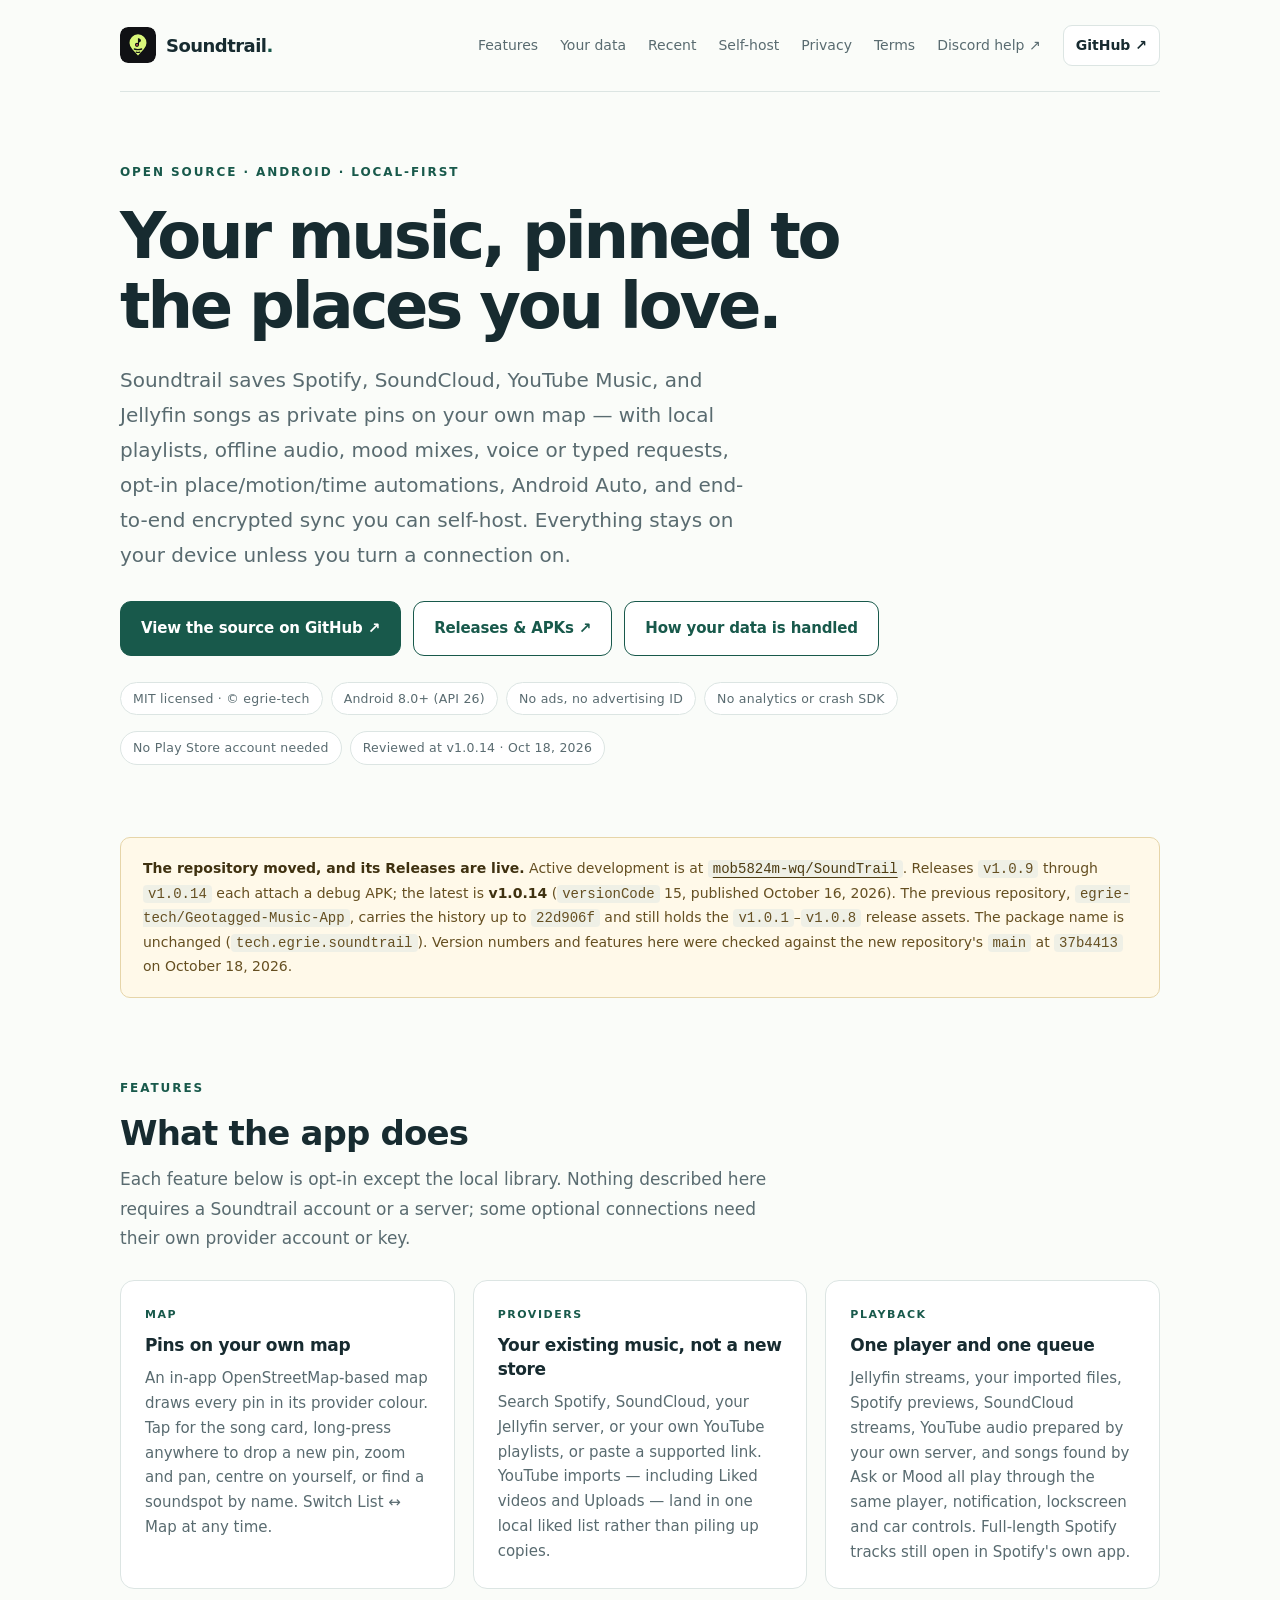
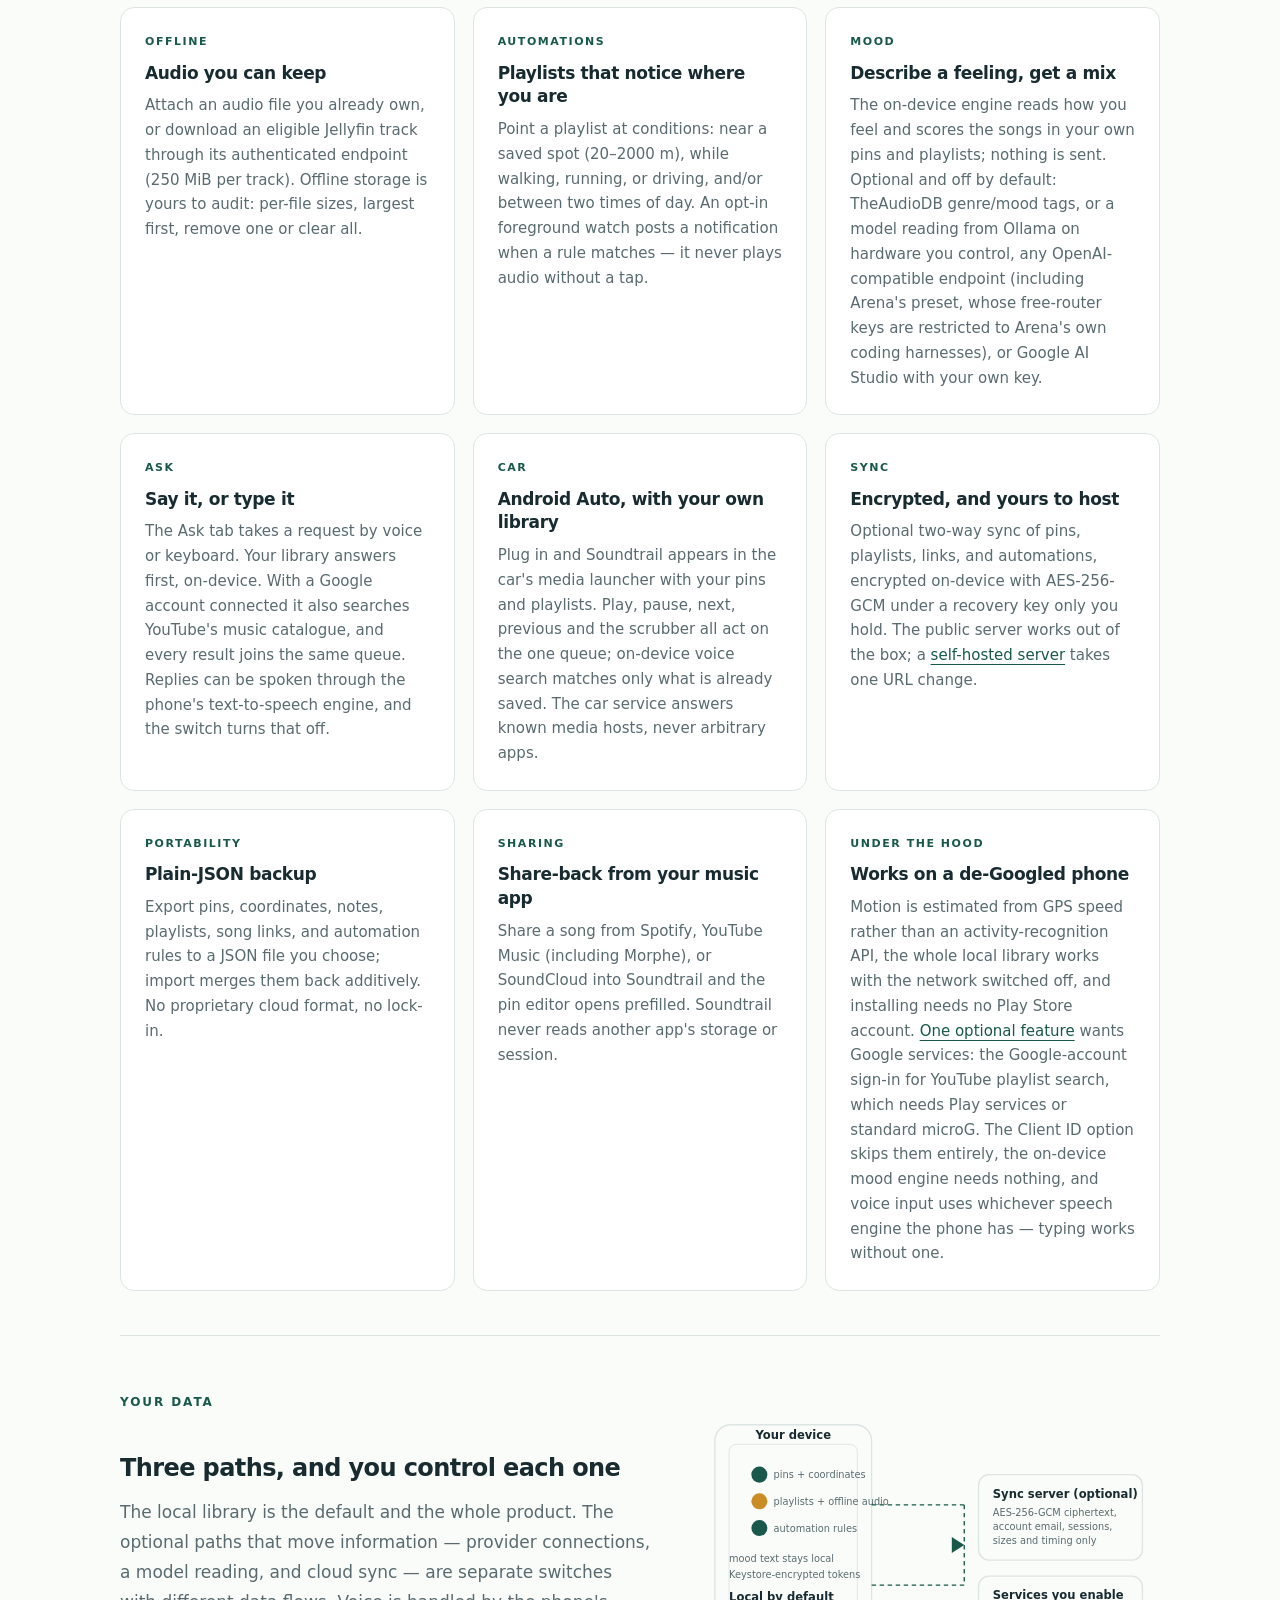
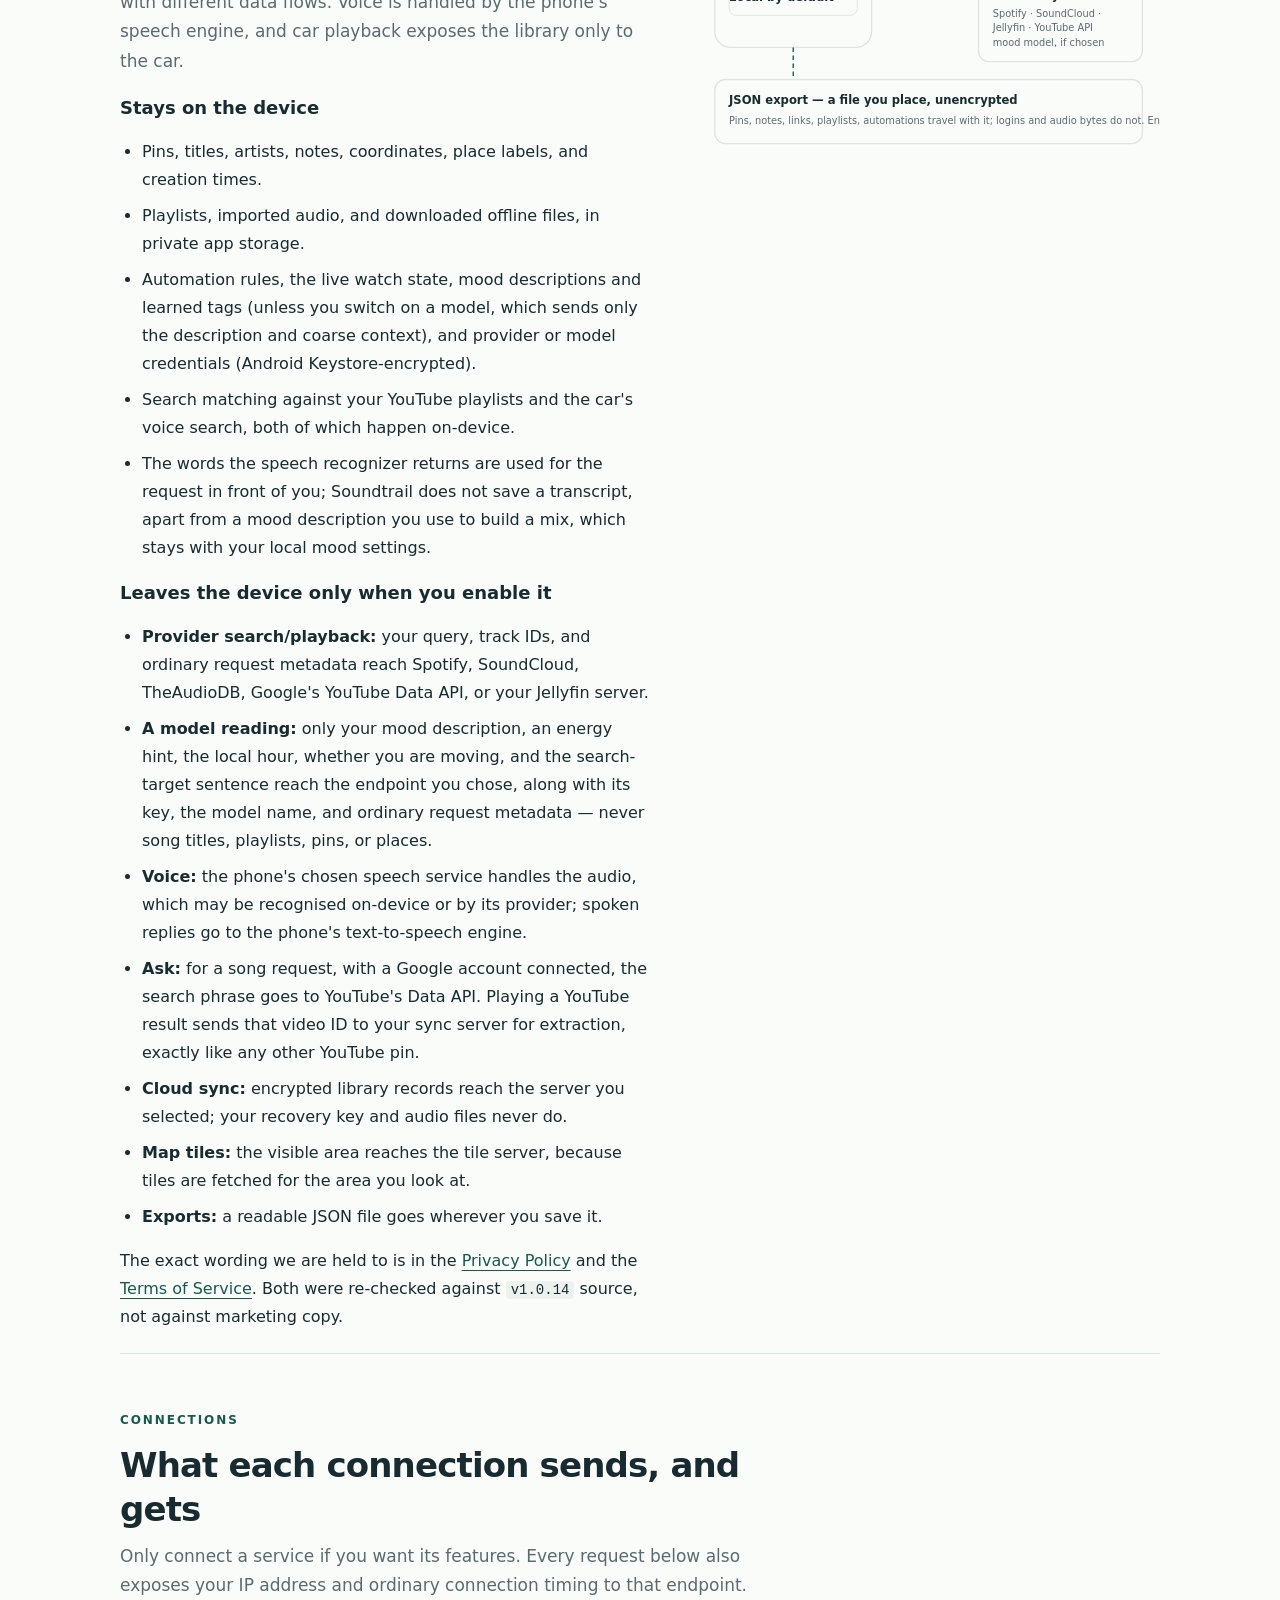
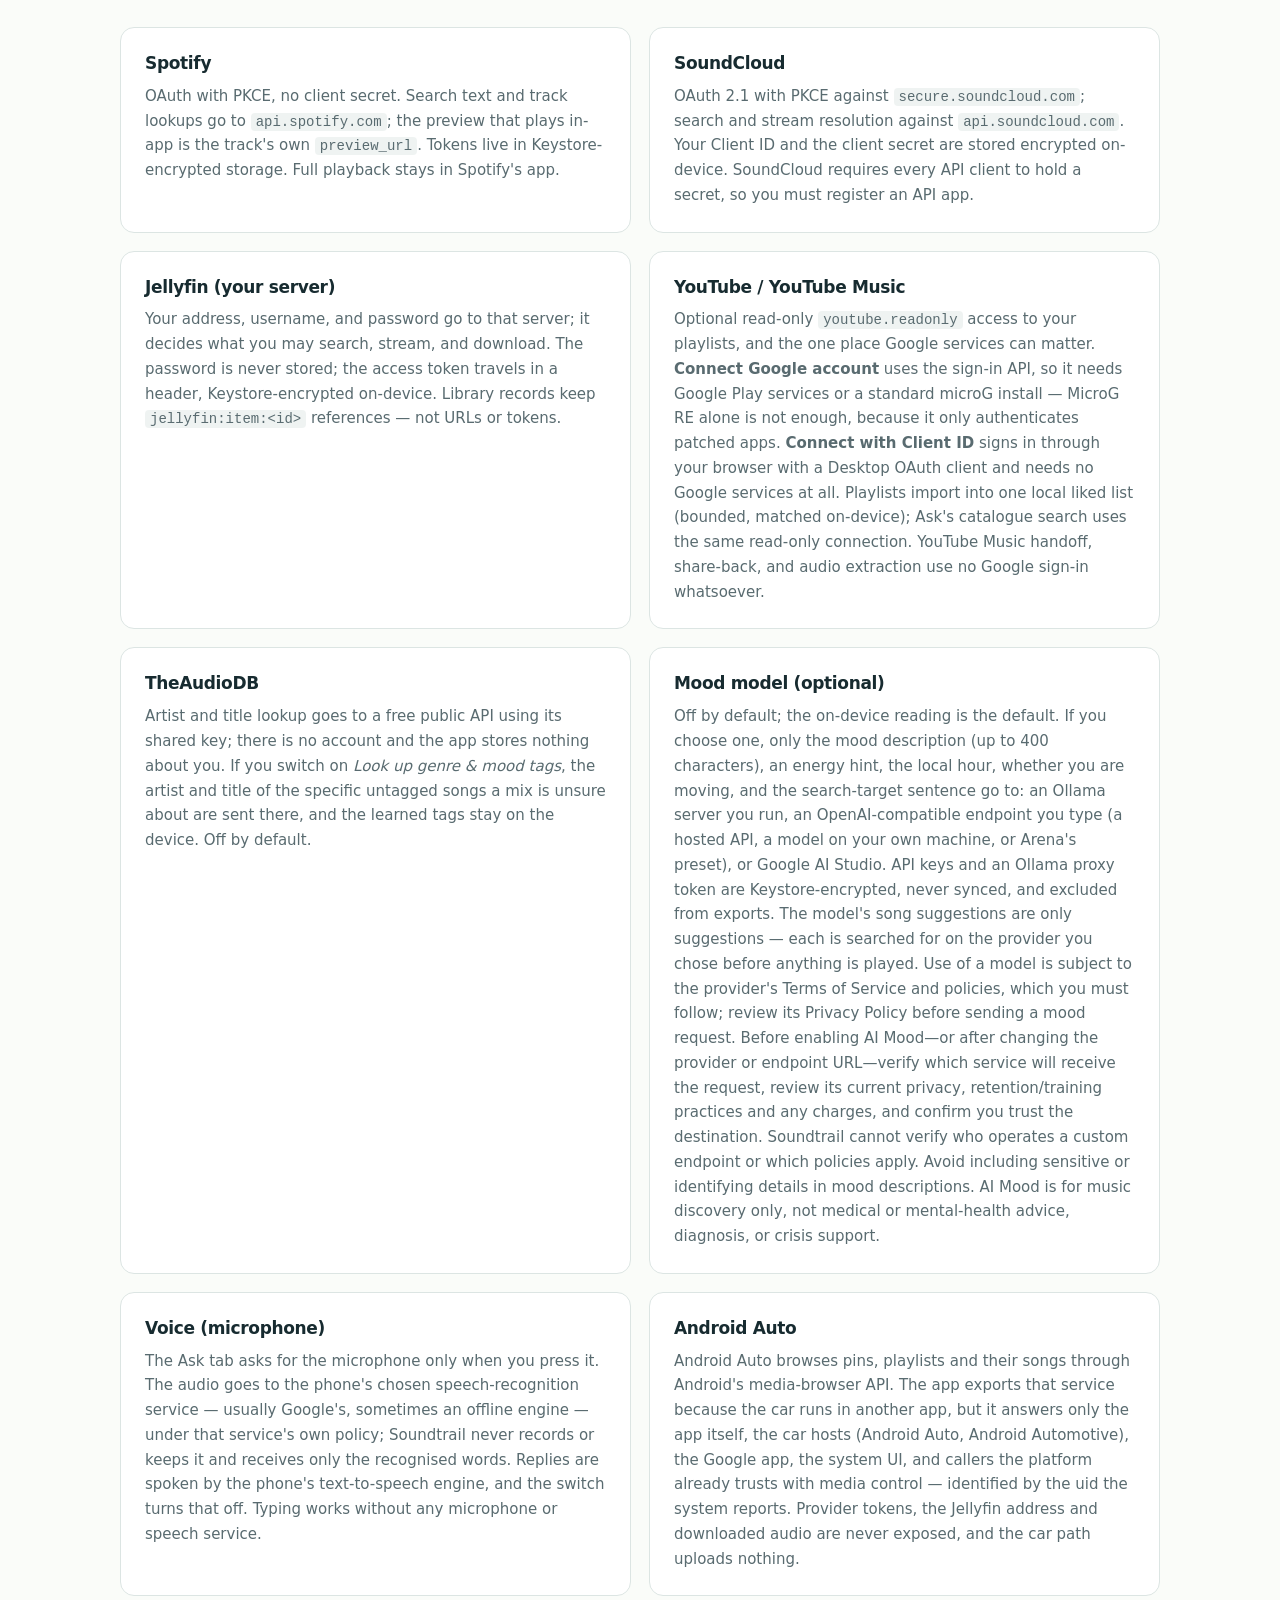
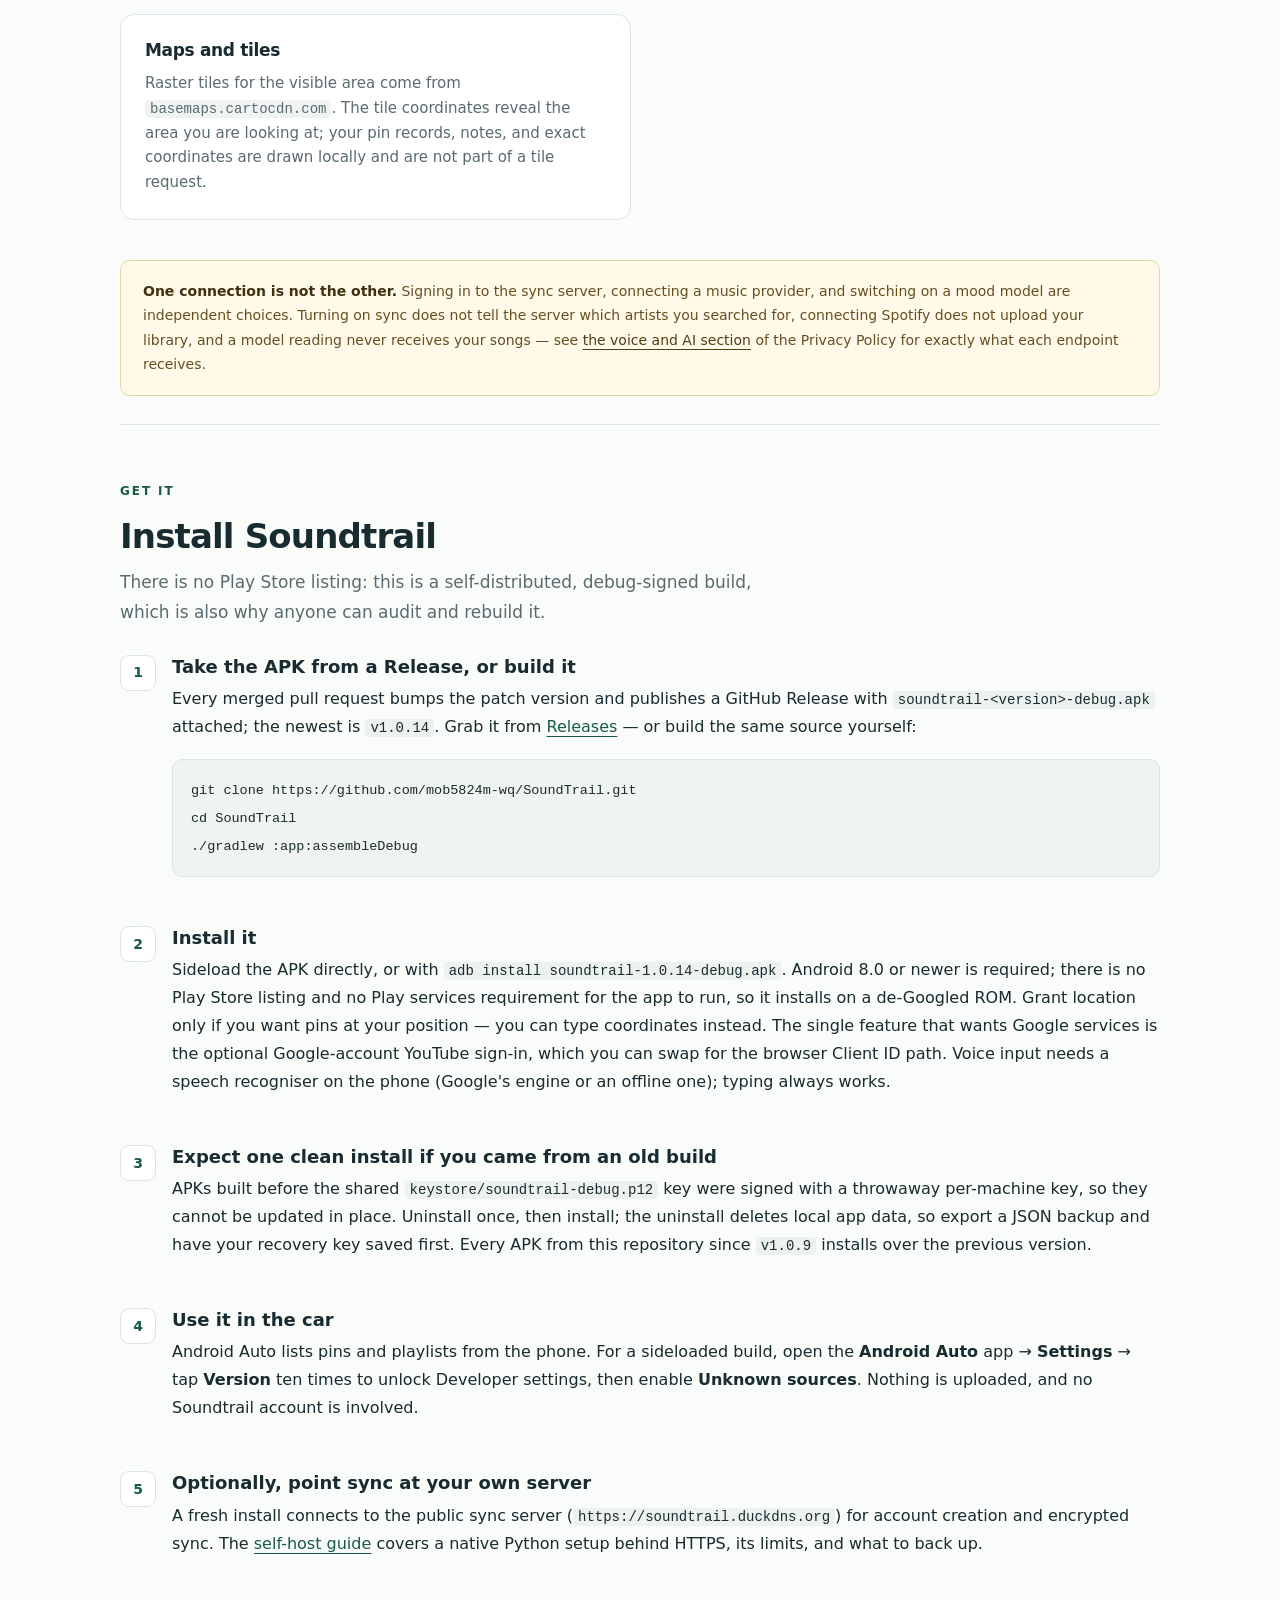
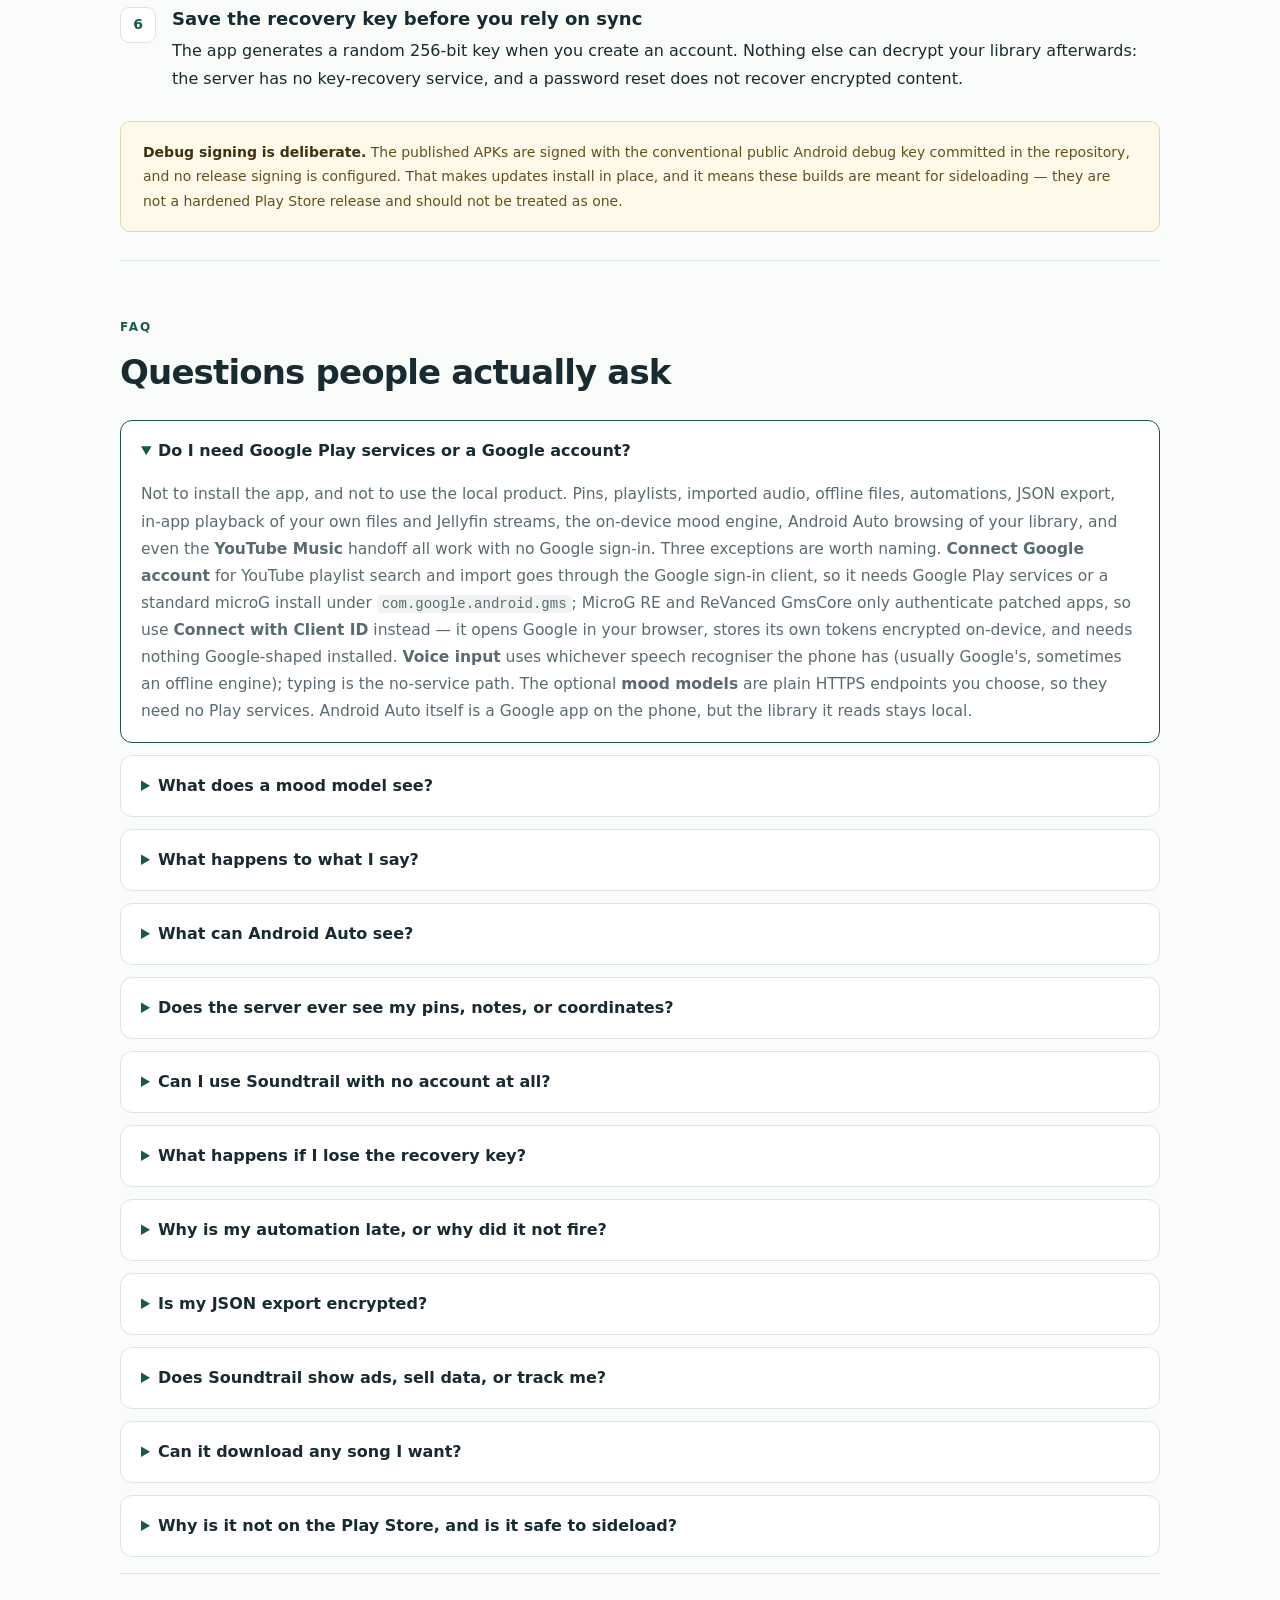
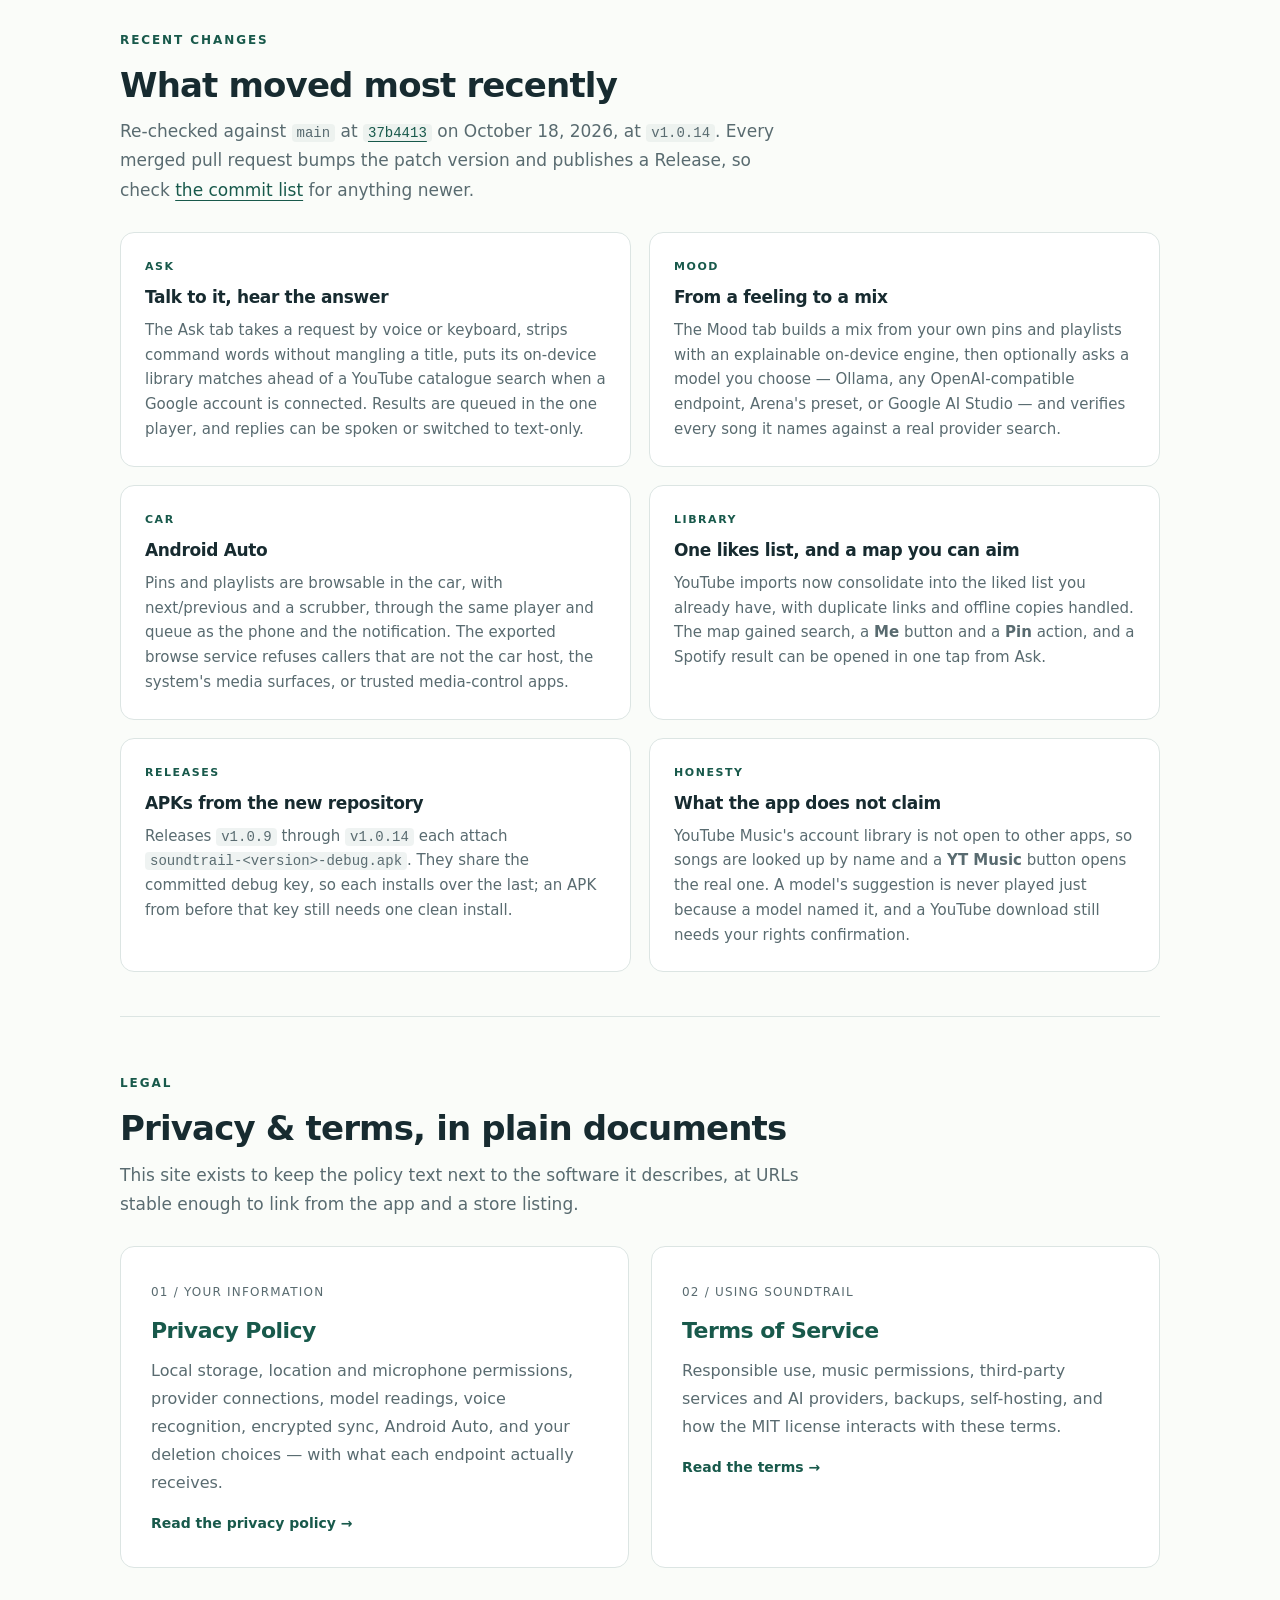
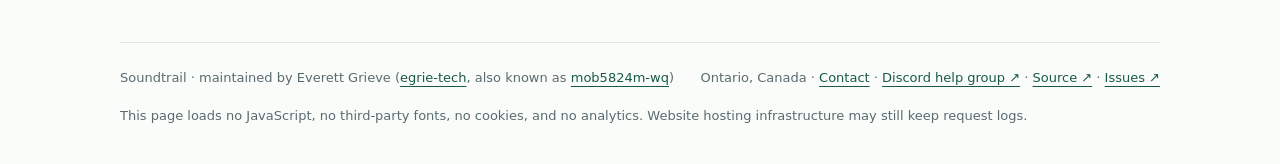
==== commit f2865bcd: "Improve site guidance and provider disclosures Co-authored-by: arena-agent <297053741+arena-agent@us" ====
--- a/index.html
+++ b/index.html
@@ -23,7 +23,7 @@
 </head>
 <body>
 <a class="skip" href="#main">Skip to content</a>
-<header><a class="brand" href="./"><img class="brand-mark" src="assets/soundtrail-logo.svg" alt="" aria-hidden="true" width="36" height="36"><span>Soundtrail<span class="brand-dot">.</span></span></a><nav aria-label="Main navigation"><a href="#features">Features</a><a href="#data">Your data</a><a href="#recent">Recent</a><a href="self-host/">Self-host</a><a href="privacy/">Privacy</a><a href="terms/">Terms</a><a class="gh" href="https://github.com/mob5824m-wq/SoundTrail">GitHub ↗</a></nav></header>
+<header><a class="brand" href="./"><img class="brand-mark" src="assets/soundtrail-logo.svg" alt="" aria-hidden="true" width="36" height="36"><span>Soundtrail<span class="brand-dot">.</span></span></a><nav aria-label="Main navigation"><a href="#features">Features</a><a href="#data">Your data</a><a href="#recent">Recent</a><a href="self-host/">Self-host</a><a href="privacy/">Privacy</a><a href="terms/">Terms</a><a href="https://discord.gg/rZzbuEjXrg" aria-label="Soundtrail help group on Discord">Discord help ↗</a><a class="gh" href="https://github.com/mob5824m-wq/SoundTrail">GitHub ↗</a></nav></header>
 <main id="main">
 
 <div class="hero wide">
@@ -121,7 +121,7 @@
 <div class="tile"><h3>Jellyfin (your server)</h3><p>Your address, username, and password go to that server; it decides what you may search, stream, and download. The password is never stored; the access token travels in a header, Keystore-encrypted on-device. Library records keep <code>jellyfin:item:&lt;id&gt;</code> references — not URLs or tokens.</p></div>
 <div class="tile"><h3>YouTube / YouTube Music</h3><p>Optional read-only <code>youtube.readonly</code> access to your playlists, and the one place Google services can matter. <strong>Connect Google account</strong> uses the sign-in API, so it needs Google Play services or a standard microG install — MicroG RE alone is not enough, because it only authenticates patched apps. <strong>Connect with Client ID</strong> signs in through your browser with a Desktop OAuth client and needs no Google services at all. Playlists import into one local liked list (bounded, matched on-device); Ask's catalogue search uses the same read-only connection. YouTube Music handoff, share-back, and audio extraction use no Google sign-in whatsoever.</p></div>
 <div class="tile"><h3>TheAudioDB</h3><p>Artist and title lookup goes to a free public API using its shared key; there is no account and the app stores nothing about you. If you switch on <em>Look up genre &amp; mood tags</em>, the artist and title of the specific untagged songs a mix is unsure about are sent there, and the learned tags stay on the device. Off by default.</p></div>
-<div class="tile"><h3>Mood model (optional)</h3><p>Off by default; the on-device reading is the default. If you choose one, only the mood description (up to 400 characters), an energy hint, the local hour, whether you are moving, and the search-target sentence go to: an Ollama server you run, an OpenAI-compatible endpoint you type (a hosted API, a model on your own machine, or Arena's preset), or Google AI Studio. API keys and an Ollama proxy token are Keystore-encrypted, never synced, and excluded from exports. The model's song suggestions are only suggestions — each is searched for on the provider you chose before anything is played.</p></div>
+<div class="tile"><h3>Mood model (optional)</h3><p>Off by default; the on-device reading is the default. If you choose one, only the mood description (up to 400 characters), an energy hint, the local hour, whether you are moving, and the search-target sentence go to: an Ollama server you run, an OpenAI-compatible endpoint you type (a hosted API, a model on your own machine, or Arena's preset), or Google AI Studio. API keys and an Ollama proxy token are Keystore-encrypted, never synced, and excluded from exports. The model's song suggestions are only suggestions — each is searched for on the provider you chose before anything is played. Use of a model is subject to the provider's Terms of Service and policies, which you must follow; review its Privacy Policy before sending a mood request. Before enabling AI Mood—or after changing the provider or endpoint URL—verify which service will receive the request, review its current privacy, retention/training practices and any charges, and confirm you trust the destination. Soundtrail cannot verify who operates a custom endpoint or which policies apply. Avoid including sensitive or identifying details in mood descriptions. AI Mood is for music discovery only, not medical or mental-health advice, diagnosis, or crisis support.</p></div>
 <div class="tile"><h3>Voice (microphone)</h3><p>The Ask tab asks for the microphone only when you press it. The audio goes to the phone's chosen speech-recognition service — usually Google's, sometimes an offline engine — under that service's own policy; Soundtrail never records or keeps it and receives only the recognised words. Replies are spoken by the phone's text-to-speech engine, and the switch turns that off. Typing works without any microphone or speech service.</p></div>
 <div class="tile"><h3>Android Auto</h3><p>Android Auto browses pins, playlists and their songs through Android's media-browser API. The app exports that service because the car runs in another app, but it answers only the app itself, the car hosts (Android Auto, Android Automotive), the Google app, the system UI, and callers the platform already trusts with media control — identified by the uid the system reports. Provider tokens, the Jellyfin address and downloaded audio are never exposed, and the car path uploads nothing.</p></div>
 <div class="tile"><h3>Maps and tiles</h3><p>Raster tiles for the visible area come from <code>basemaps.cartocdn.com</code>. The tile coordinates reveal the area you are looking at; your pin records, notes, and exact coordinates are drawn locally and are not part of a tile request.</p></div>
@@ -179,8 +179,8 @@
 
 </main>
 <footer>
-<span>Soundtrail · maintained by Everett Grieve (egrie-tech)</span>
-<span>Ontario, Canada · <a href="mailto:mob5824@proton.me">Contact</a> · <a href="https://github.com/mob5824m-wq/SoundTrail">Source ↗</a> · <a href="https://github.com/mob5824m-wq/SoundTrail/issues">Issues ↗</a></span>
+<span>Soundtrail · maintained by Everett Grieve (<a href="https://github.com/egrie-tech">egrie-tech</a>, also known as <a href="https://github.com/mob5824m-wq">mob5824m-wq</a>)</span>
+<span>Ontario, Canada · <a href="mailto:mob5824@proton.me">Contact</a> · <a href="https://discord.gg/rZzbuEjXrg">Discord help group ↗</a> · <a href="https://github.com/mob5824m-wq/SoundTrail">Source ↗</a> · <a href="https://github.com/mob5824m-wq/SoundTrail/issues">Issues ↗</a></span>
 <span>This page loads no JavaScript, no third-party fonts, no cookies, and no analytics. Website hosting infrastructure may still keep request logs.</span>
 </footer>
 </body>
--- a/assets/styles.css
+++ b/assets/styles.css
@@ -1 +1,32 @@
 :root{color-scheme:light dark;--ink:#172b30;--muted:#596b70;--line:#dce5e3;--paper:#fafcf9;--surface:#ffffff;--accent:#18594b;--accent-ink:#103d34;--focus:#cb8c26;--warn-line:#e6d5a9;--warn-bg:#fff9e9;--warn-ink:#654f21}*{box-sizing:border-box}body{margin:0;background:var(--paper);color:var(--ink);font:16px/1.75 system-ui,-apple-system,BlinkMacSystemFont,"Segoe UI",sans-serif;text-rendering:optimizeLegibility}a{color:var(--accent);text-underline-offset:4px}a:hover{color:var(--accent-ink)}a:focus-visible{outline:3px solid var(--focus);outline-offset:5px;border-radius:2px}code{font:14px/1.6 ui-monospace,SFMono-Regular,Menlo,Consolas,monospace;background:rgba(120,140,138,.16);background:color-mix(in srgb,var(--line) 45%,transparent);border-radius:4px;padding:1px 5px;overflow-wrap:anywhere}pre{margin:0 0 18px;padding:16px 18px;background:rgba(120,140,138,.12);background:color-mix(in srgb,var(--line) 35%,transparent);border:1px solid var(--line);border-radius:10px;overflow-x:auto}pre code{background:none;padding:0;font-size:13.5px}header,main,footer{width:min(100% - 48px,1040px);margin:auto}header{display:flex;justify-content:space-between;align-items:center;gap:24px;padding:25px 0;border-bottom:1px solid var(--line)}.brand{display:inline-flex;align-items:center;gap:10px;font-size:18px;font-weight:750;text-decoration:none;letter-spacing:-.03em;white-space:nowrap;color:var(--ink)}.brand:hover{color:var(--ink)}.brand-mark{display:block;width:36px;height:36px;flex:none;border-radius:8px}.brand-dot{color:var(--accent)}nav{display:flex;flex-wrap:wrap;gap:22px;font-size:14px;align-items:center}nav a{text-decoration:none;color:var(--muted)}nav a:hover{color:var(--accent-ink)}nav a.gh{color:var(--ink);font-weight:650;border:1px solid var(--line);border-radius:9px;padding:7px 12px;background:var(--surface)}nav a.gh:hover{border-color:var(--accent)}nav a[aria-current=page]{text-decoration:underline;font-weight:650;color:var(--ink)}.eyebrow{text-transform:uppercase;letter-spacing:.16em;font-size:12px;font-weight:700;color:var(--accent)}h1{font-size:clamp(38px,6vw,64px);line-height:1.1;letter-spacing:-.05em;margin:18px 0 22px;font-weight:650}h2{font-size:24px;line-height:1.3;letter-spacing:-.025em;margin:40px 0 14px}h3{font-size:18px;line-height:1.4}h2,h3{scroll-margin-top:24px}p{margin:0 0 18px}.hero{padding:70px 0 40px;max-width:750px}.hero.wide{max-width:860px}.intro{font-size:20px;color:var(--muted);max-width:650px}.notice{border:1px solid var(--warn-line);background:var(--warn-bg);border-radius:10px;padding:18px 22px;font-size:14px;color:var(--warn-ink);margin:24px 0}.notice a{color:#4e3c12}.notice strong{color:#3f3110}.placeholder{background:#fff0c5;border-radius:3px;padding:1px 4px;color:#614917;overflow-wrap:anywhere}.cta-row{display:flex;flex-wrap:wrap;gap:12px;margin:28px 0 10px}.btn{display:inline-flex;align-items:center;gap:8px;padding:13px 20px;border-radius:11px;border:1px solid var(--accent);font-weight:650;font-size:15px;text-decoration:none;letter-spacing:-.01em;transition:background-color .15s,border-color .15s,color .15s}.btn-primary{background:var(--accent);color:#fff}.btn-primary:hover{background:var(--accent-ink);border-color:var(--accent-ink);color:#fff}.btn-ghost{background:var(--surface);color:var(--accent)}.btn-ghost:hover{border-color:var(--accent)}.facts{display:flex;flex-wrap:wrap;gap:8px;margin:26px 0 0;padding:0;list-style:none}.facts li{font-size:12.5px;letter-spacing:.02em;border:1px solid var(--line);border-radius:999px;padding:5px 12px;background:var(--surface);color:var(--muted)}.section{padding:56px 0 4px;border-top:1px solid var(--line)}.section:first-of-type{border-top:0}.section-head{max-width:680px;margin-bottom:26px}.section-head h2{margin:12px 0 10px;font-size:clamp(26px,3.4vw,34px)}.section-head p{color:var(--muted);font-size:17px;margin:0}.cards{display:grid;grid-template-columns:1fr 1fr;gap:22px;margin:16px 0 70px}.card{display:block;padding:30px;border:1px solid var(--line);border-radius:14px;text-decoration:none;background:var(--surface);transition:border-color .15s}.card:hover{border-color:var(--accent)}.card h2,.card h3{margin:12px 0;font-size:22px;line-height:1.25}.card p{color:var(--muted);margin:0}.card .link{font-weight:650;font-size:14px;display:inline-block;margin-top:14px}.grid{display:grid;gap:18px;margin:0 0 40px}.grid-3{grid-template-columns:repeat(3,minmax(0,1fr))}.grid-2{grid-template-columns:repeat(2,minmax(0,1fr))}.tile{padding:24px;border:1px solid var(--line);border-radius:14px;background:var(--surface)}.tile h3{margin:0 0 8px;font-size:17px;letter-spacing:-.02em}.tile p{margin:0;color:var(--muted);font-size:15px;line-height:1.65}.tile .kicker{display:block;font-size:11px;letter-spacing:.14em;font-weight:700;text-transform:uppercase;color:var(--accent);margin-bottom:10px}.number{font-size:12px;letter-spacing:.1em;color:var(--muted)}.steps{list-style:none;counter-reset:s;margin:0 0 28px;padding:0}.steps>li{counter-increment:s;position:relative;padding:0 0 22px 52px}.steps>li::before{content:counter(s);position:absolute;left:0;top:1px;width:34px;height:34px;border:1px solid var(--line);border-radius:9px;background:var(--surface);display:grid;place-items:center;font-size:14px;font-weight:700;color:var(--accent)}.steps>li:last-child{padding-bottom:0}.steps h3{margin:0 0 6px}.details-list dt{font-weight:650;margin-top:14px}.details-list dd{margin:2px 0 0;color:var(--muted)}details{border:1px solid var(--line);border-radius:12px;background:var(--surface);padding:0 20px;margin:0 0 12px}summary{cursor:pointer;font-weight:650;font-size:16px;padding:16px 0;list-style-position:inside}summary::marker{color:var(--accent)}details[open]{border-color:var(--accent)}details p{color:var(--muted);font-size:15.5px;margin:0 0 16px}table{width:100%;border-collapse:collapse;margin:0 0 22px;font-size:14.5px}th,td{text-align:left;padding:10px 12px;border-bottom:1px solid var(--line);vertical-align:top}th{font-size:12px;text-transform:uppercase;letter-spacing:.1em;color:var(--muted);font-weight:700}td code{font-size:12.5px}.layout{display:grid;grid-template-columns:210px minmax(0,1fr);gap:55px;margin:0 0 70px}.toc{align-self:start;position:sticky;top:24px;font-size:14px;border-top:1px solid var(--line);padding-top:18px}.toc a{display:block;text-decoration:none;padding:5px 0;color:var(--muted)}.toc a:hover{color:var(--accent-ink)}article{min-width:0}article section{scroll-margin-top:24px}article section:first-child h2{margin-top:0}li{margin-bottom:8px}ul{padding-left:22px}.meta{color:var(--muted);font-size:14px}footer{border-top:1px solid var(--line);padding:24px 0 36px;font-size:13px;color:var(--muted);display:flex;justify-content:space-between;gap:16px;flex-wrap:wrap}footer nav{gap:16px}.skip{position:absolute;left:12px;top:-100px;background:var(--surface);color:var(--accent);padding:10px;z-index:5;border:1px solid var(--accent);border-radius:8px}.skip:focus{top:12px}.hero-art{display:block;width:100%;max-width:560px;height:auto;margin:6px 0 0}.two-col .intro{font-size:17px}.two-col{display:grid;grid-template-columns:minmax(0,1.15fr) minmax(0,1fr);gap:44px;align-items:start}@media(max-width:860px){.grid-3{grid-template-columns:1fr 1fr}.two-col{grid-template-columns:1fr;gap:8px}}@media(max-width:700px){header,main,footer{width:calc(100% - 36px)}header{align-items:flex-start;gap:16px}nav{gap:12px;font-size:13px}.hero{padding-top:45px}.cards,.grid-3,.grid-2{grid-template-columns:1fr}.layout{grid-template-columns:1fr;gap:28px}.toc{position:static}.toc a{display:inline-block;margin-right:15px;margin-bottom:4px}footer{flex-direction:column}.intro{font-size:18px}.btn{width:100%;justify-content:center}}@media(prefers-reduced-motion:reduce){*{transition:none!important;animation:none!important;scroll-behavior:auto!important}}@media print{header,footer,.cta-row,nav,.skip{display:none}body{background:#fff;color:#000;font-size:11.5pt}main{width:100%}.layout{display:block}.card,.tile{border:1px solid #bbb;break-inside:avoid}a{color:#000;text-decoration:underline}}@media(prefers-color-scheme:dark){:root{--ink:#e6efec;--muted:#9fb1ad;--line:#2b3a38;--paper:#0f1719;--surface:#141f21;--accent:#79d6b7;--accent-ink:#a4e8cf;--focus:#e0b64f;--warn-line:#4a4227;--warn-bg:#231f12;--warn-ink:#e2d0a1}body{background:var(--paper)}a:hover{color:var(--accent-ink)}nav a.gh{color:var(--ink)}nav a.gh:hover{color:var(--accent-ink)}code,pre{background:#1b2729}pre{border-color:var(--line)}h1,h2,h3{color:var(--ink)}.notice a,.notice strong{color:#f0e2bd}}
+
+/* Self-host guide: a scannable setup path and clearer deployment sections. */
+.self-host-page .hero{max-width:850px;padding-bottom:30px}
+.self-host-page .quick-path{display:grid;grid-template-columns:repeat(4,minmax(0,1fr));align-items:stretch;gap:12px;margin:0 0 42px}
+.self-host-page .quick-path a{display:flex;align-items:center;gap:12px;min-width:0;padding:15px 16px;border:1px solid var(--line);border-radius:14px;background:var(--surface);text-decoration:none;transition:border-color .15s}
+.self-host-page .quick-path a:hover{border-color:var(--accent)}
+.self-host-page .path-number{display:grid;place-items:center;width:34px;height:34px;flex:none;border-radius:10px;background:color-mix(in srgb,var(--accent) 13%,var(--surface));color:var(--accent);font-size:12px;font-weight:800;letter-spacing:.04em}
+.self-host-page .quick-path strong{display:block;color:var(--ink);font-size:14px;line-height:1.3}
+.self-host-page .quick-path small{display:block;margin-top:3px;color:var(--muted);font-size:11.5px;line-height:1.35}
+.self-host-page .layout{grid-template-columns:190px minmax(0,1fr);gap:38px}
+.self-host-page .toc{border:1px solid var(--line);border-radius:14px;background:var(--surface);padding:16px;box-shadow:0 8px 24px rgba(18,44,40,.04)}
+.self-host-page .toc strong{display:block;margin:0 0 8px;color:var(--ink);font-size:11px;letter-spacing:.13em;text-transform:uppercase}
+.self-host-page .toc a{padding:7px 1px;border-bottom:1px solid color-mix(in srgb,var(--line) 70%,transparent);font-size:13px}
+.self-host-page .toc a:last-child{border-bottom:0}
+.self-host-page article section{margin:0 0 34px;padding:0 0 28px;border-bottom:1px solid var(--line)}
+.self-host-page article section h2{margin:0 0 18px;padding-left:13px;border-left:4px solid var(--accent)}
+.self-host-page article section[id="install"],
+.self-host-page article section[id="proxy"],
+.self-host-page article section[id="service"],
+.self-host-page article section[id="app"]{padding:26px;border:1px solid var(--line);border-radius:16px;background:var(--surface);box-shadow:0 10px 28px rgba(18,44,40,.035)}
+.self-host-page article section[id="install"] h2,
+.self-host-page article section[id="proxy"] h2,
+.self-host-page article section[id="service"] h2,
+.self-host-page article section[id="app"] h2{margin-top:0}
+.self-host-page article section[id="service"]>h3{margin:28px 0 12px;padding-top:19px;border-top:1px solid var(--line);font-size:16px;letter-spacing:-.015em}
+.self-host-page article section[id="service"]>h3:first-of-type{margin-top:22px}
+.self-host-page pre{border-radius:12px;border-left:3px solid color-mix(in srgb,var(--accent) 65%,var(--line))}
+.self-host-page .steps>li{padding-left:48px}
+.self-host-page .steps>li::before{background:color-mix(in srgb,var(--accent) 10%,var(--surface));border-color:color-mix(in srgb,var(--accent) 30%,var(--line))}
+@media(max-width:900px){.self-host-page .quick-path{grid-template-columns:repeat(2,minmax(0,1fr))}.self-host-page .layout{grid-template-columns:180px minmax(0,1fr);gap:28px}}
+@media(max-width:700px){.self-host-page .quick-path{grid-template-columns:1fr;margin-bottom:30px}.self-host-page .layout{grid-template-columns:1fr;gap:24px}.self-host-page .toc{position:static}.self-host-page article section[id="install"],.self-host-page article section[id="proxy"],.self-host-page article section[id="service"],.self-host-page article section[id="app"]{padding:20px}.self-host-page .toc a{display:inline-block;margin-right:10px;border:0}}
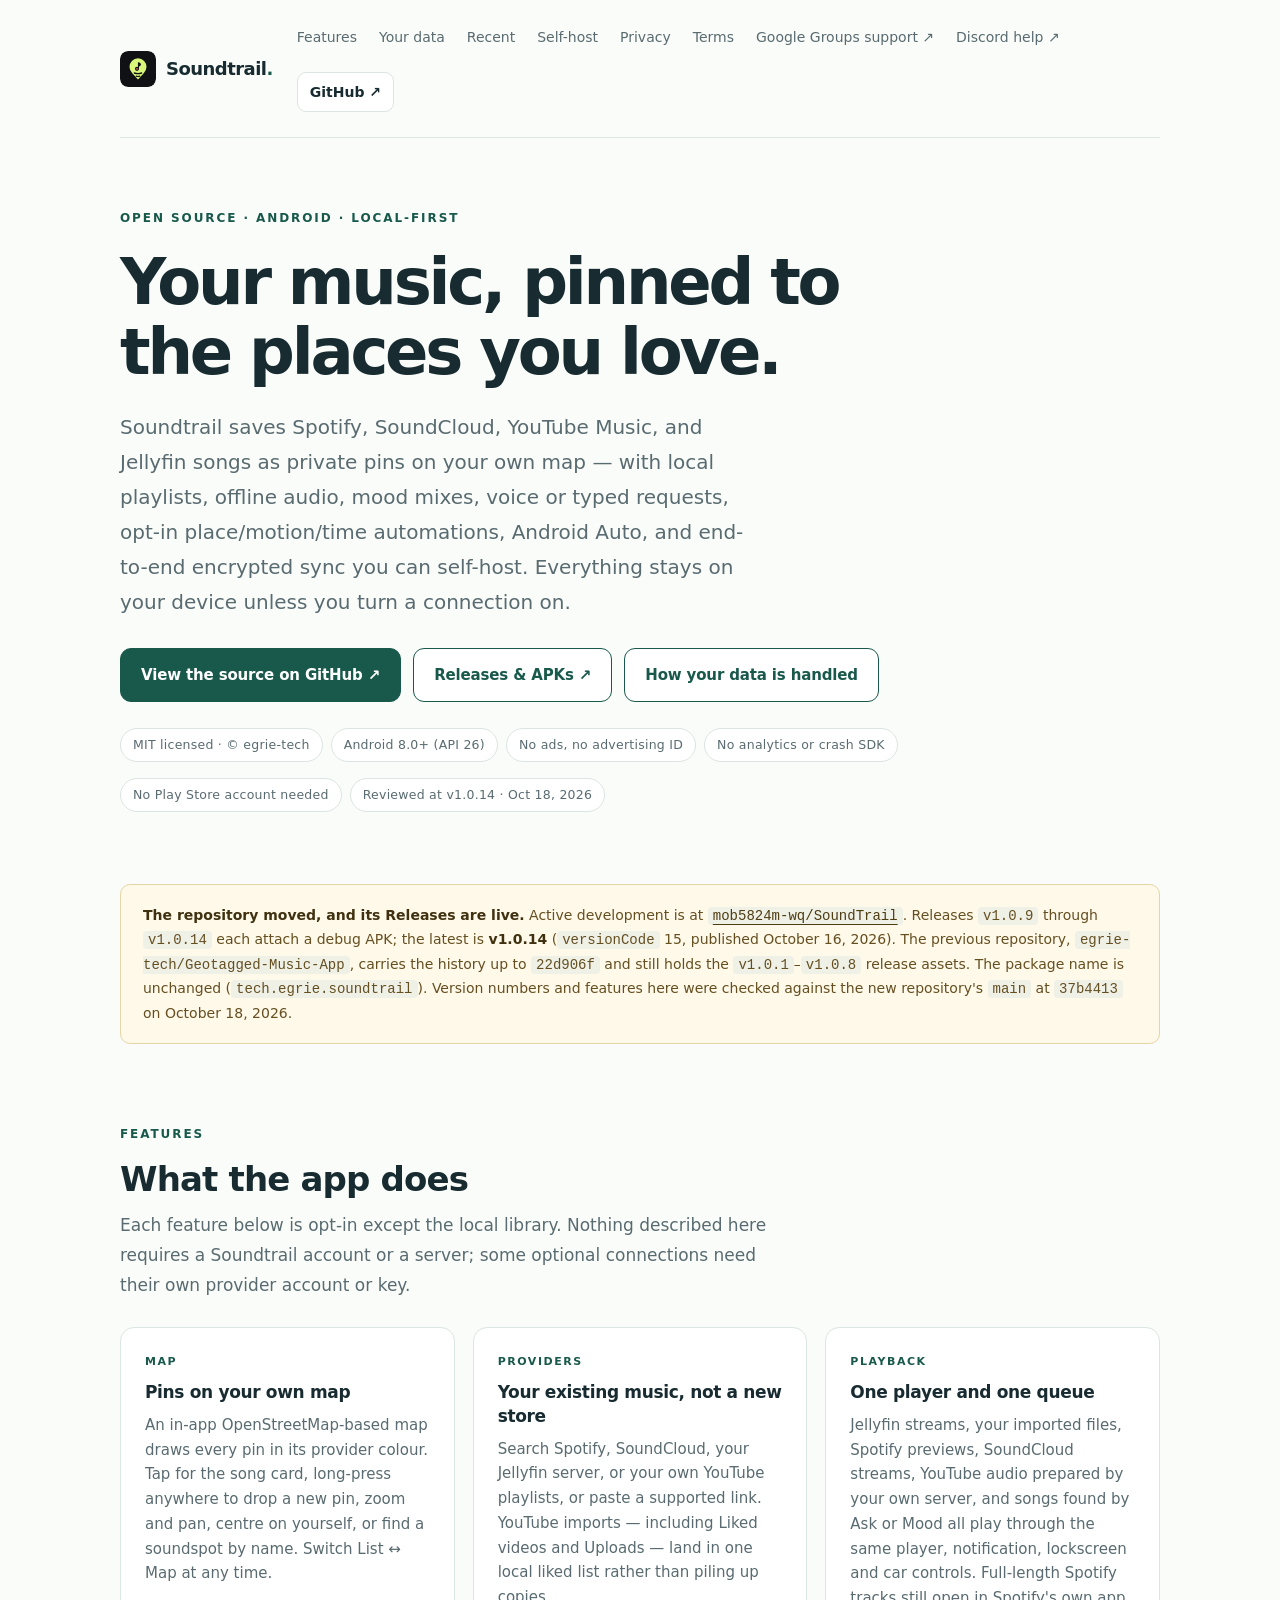
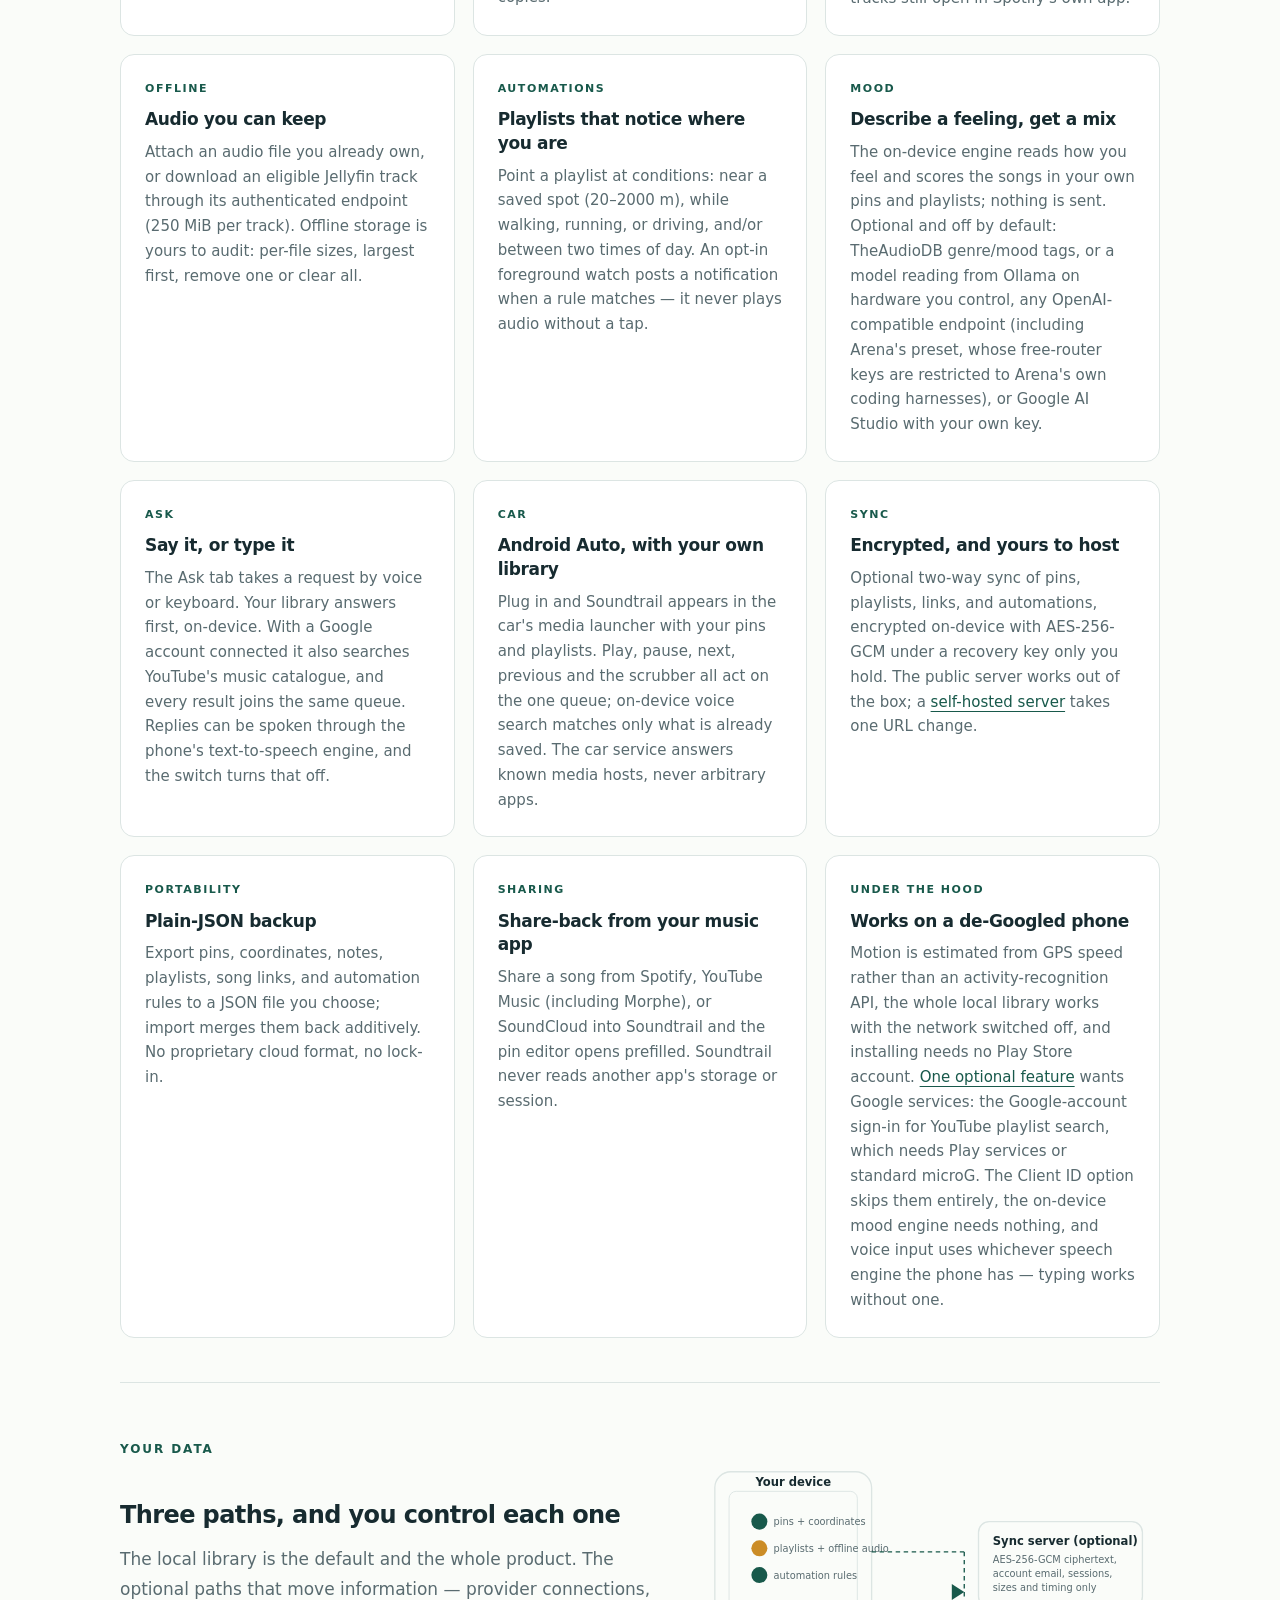
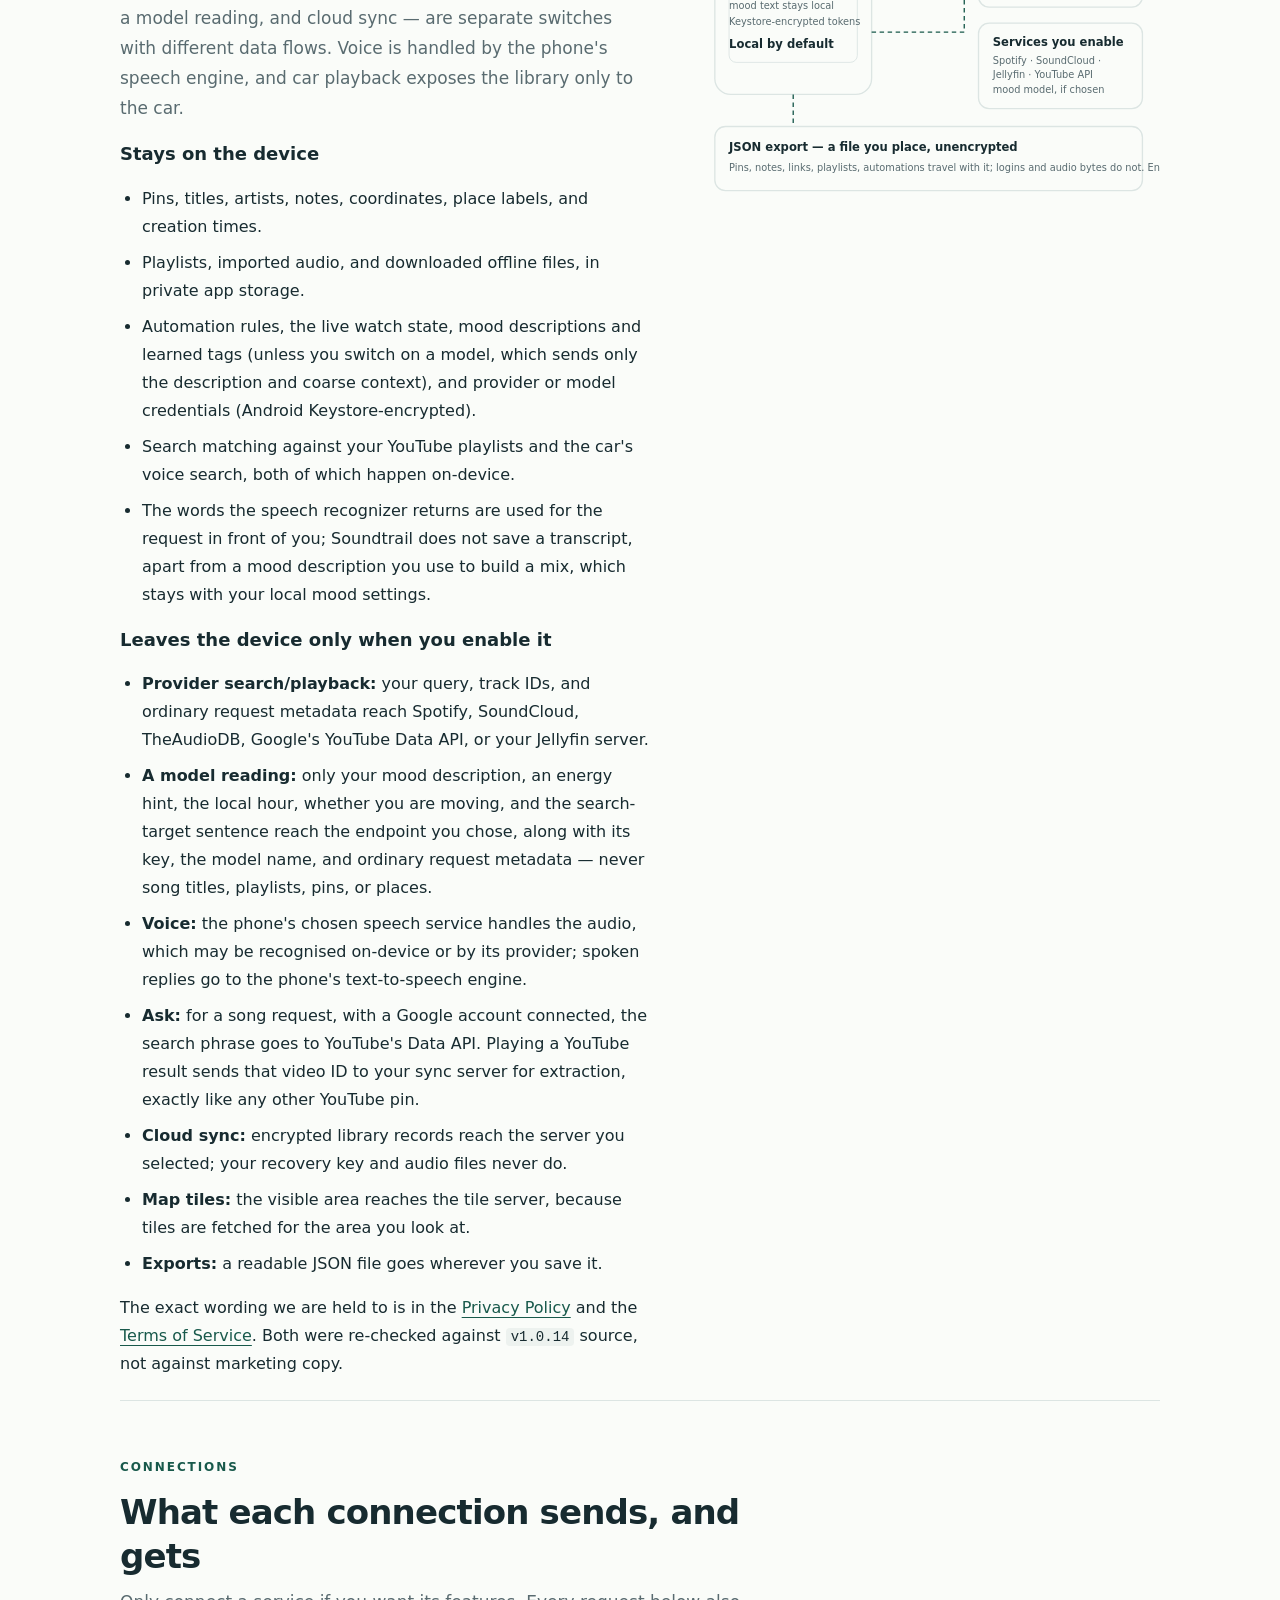
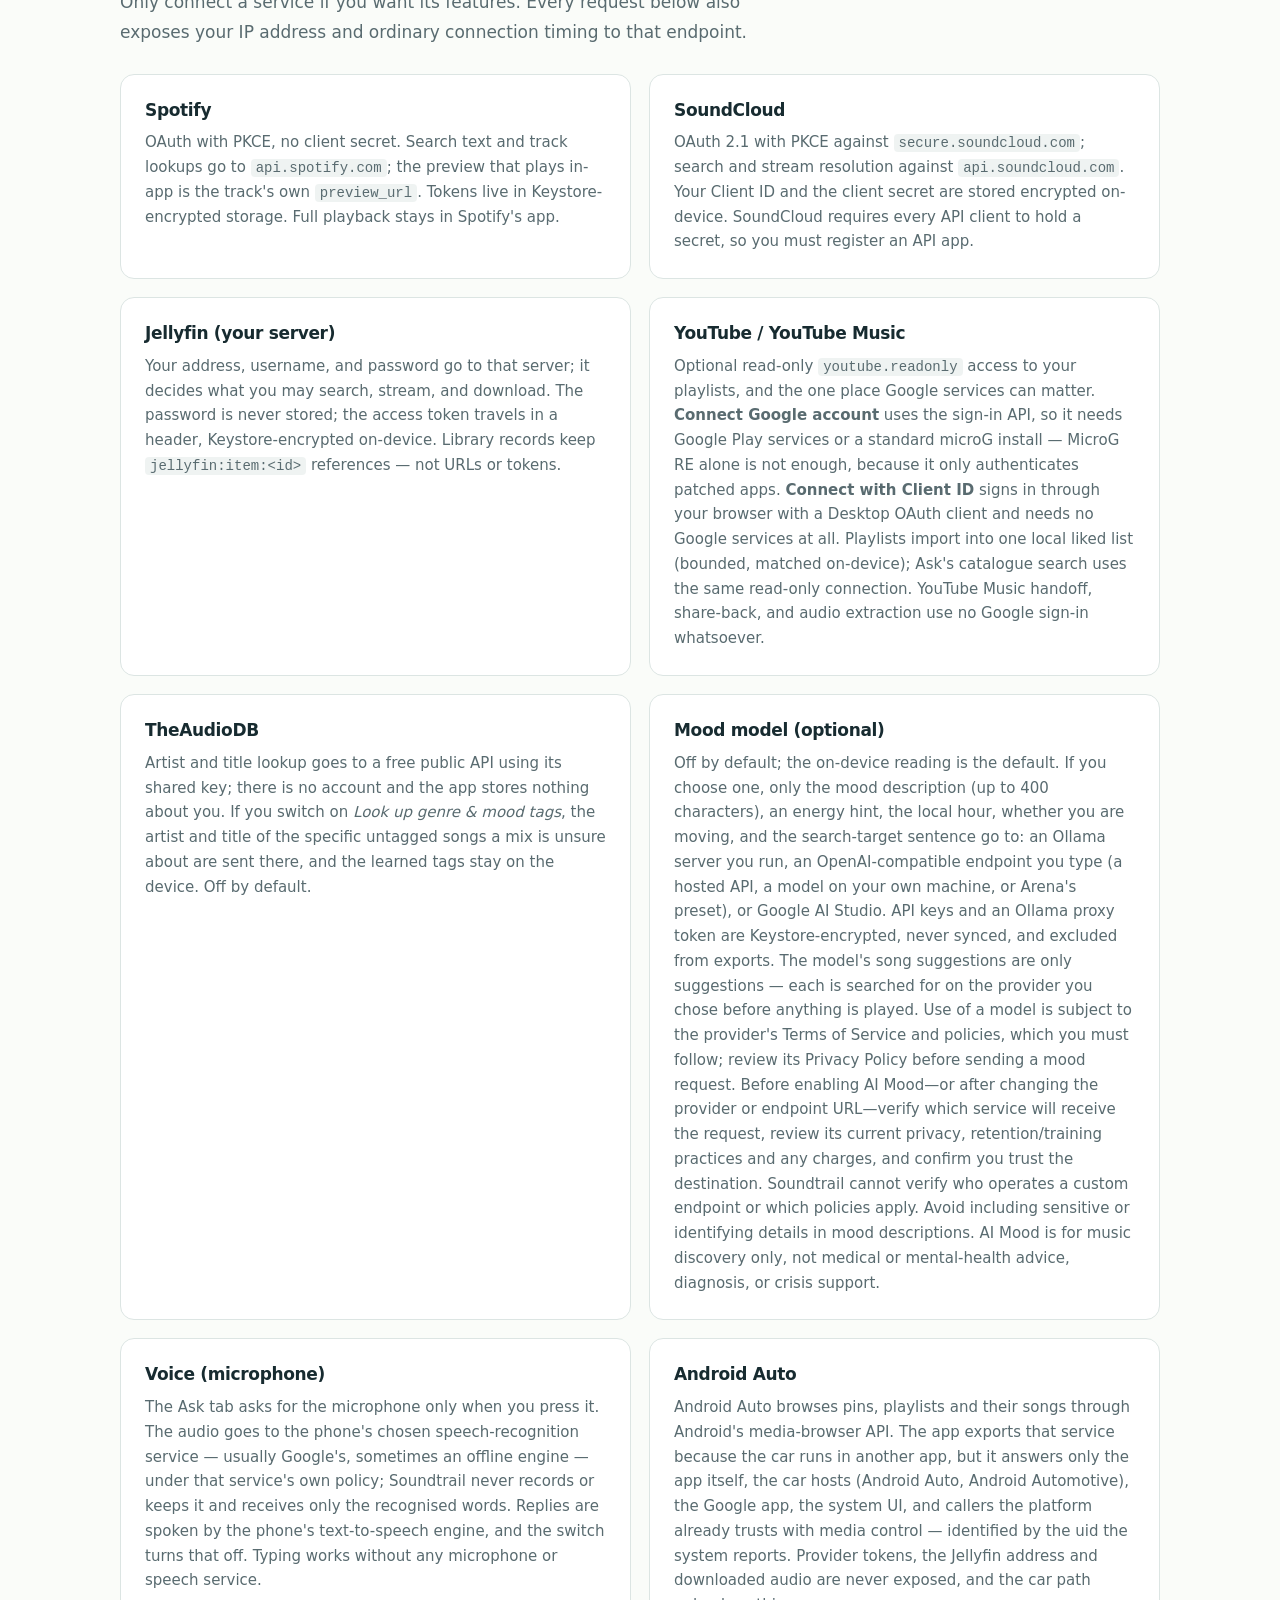
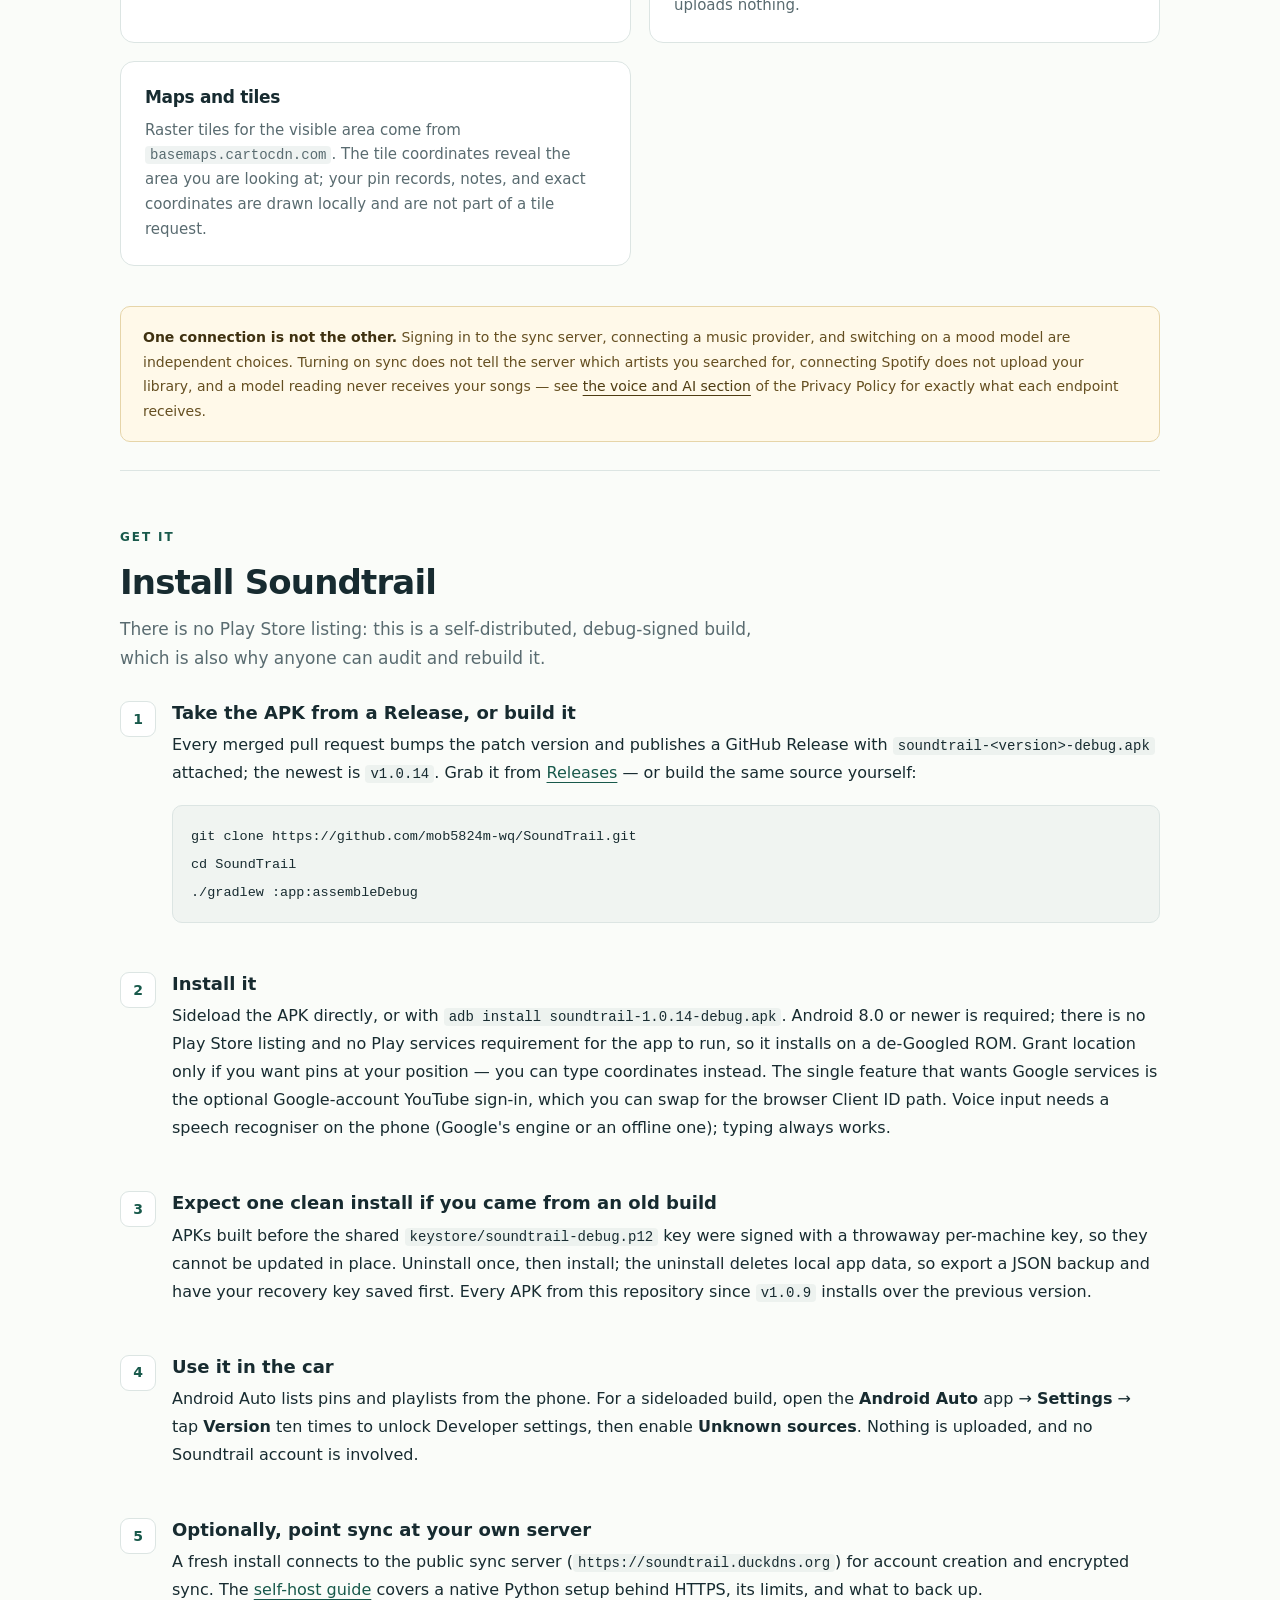
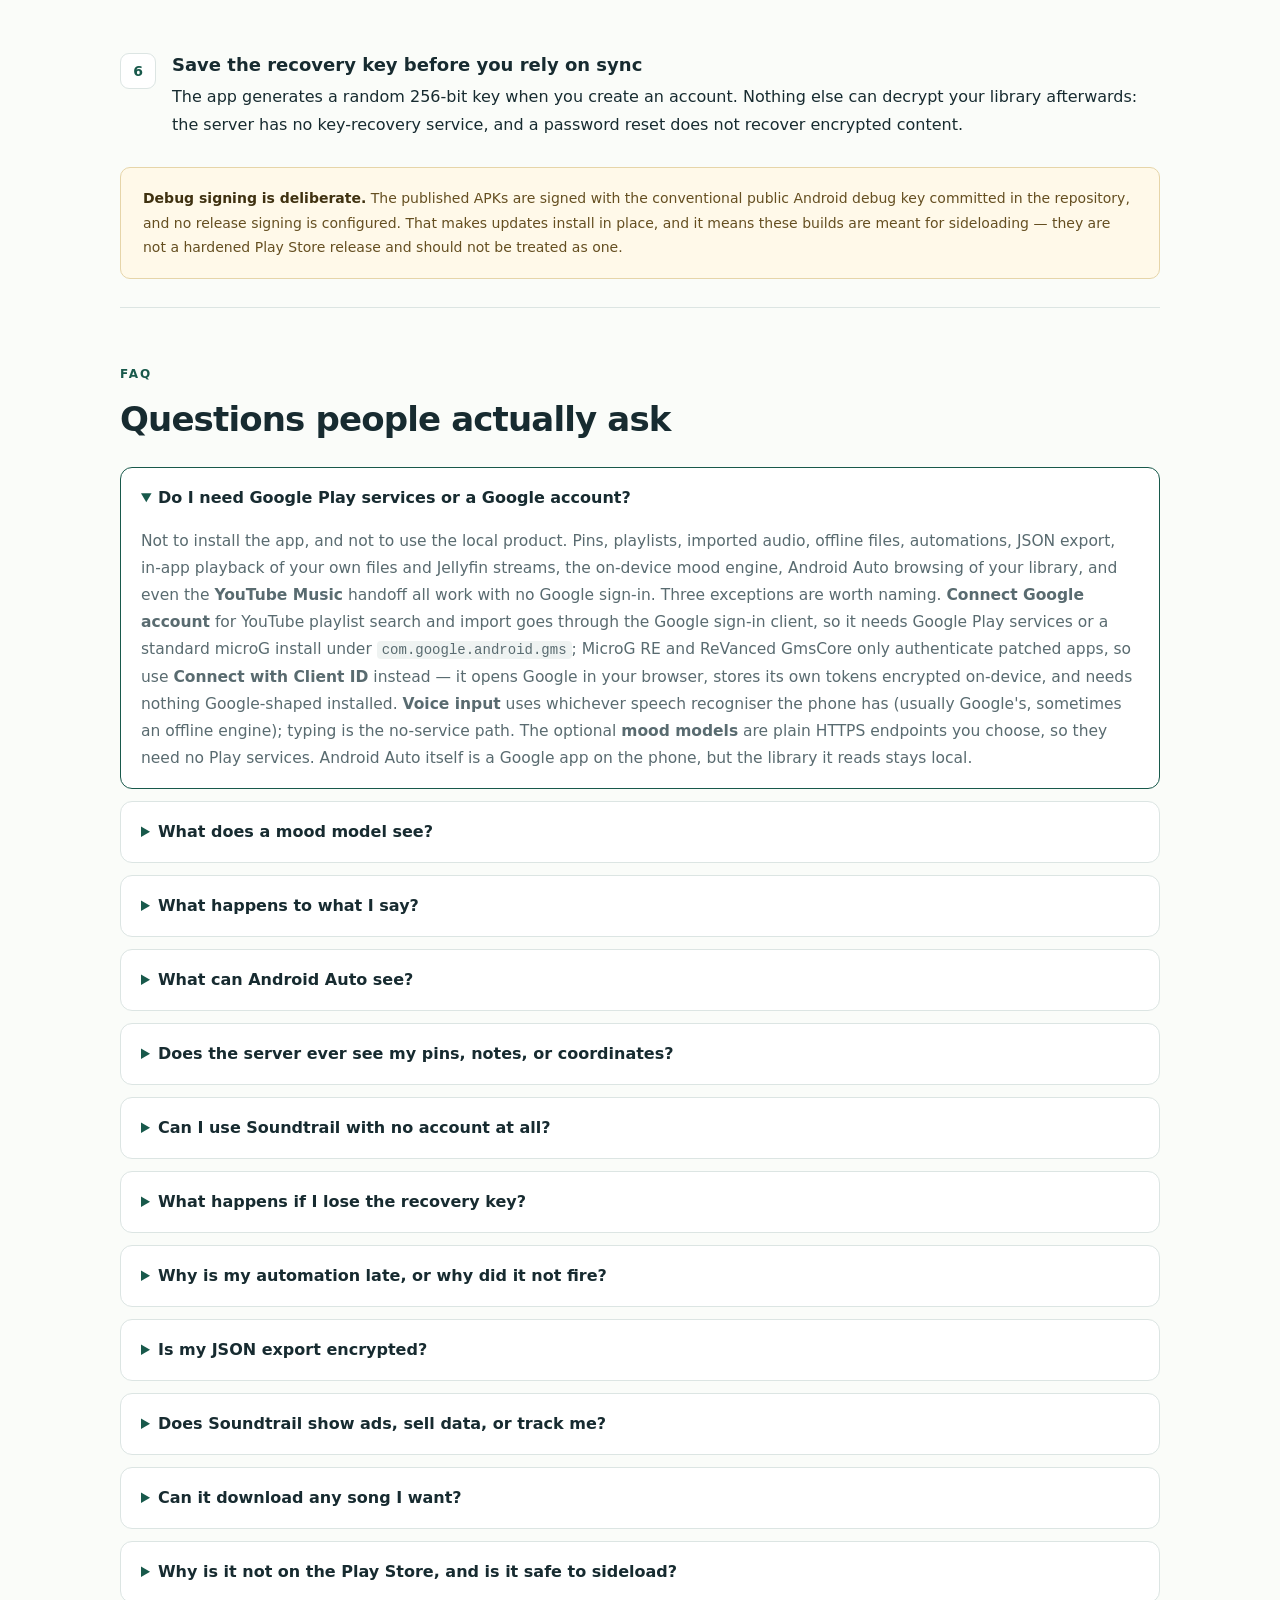
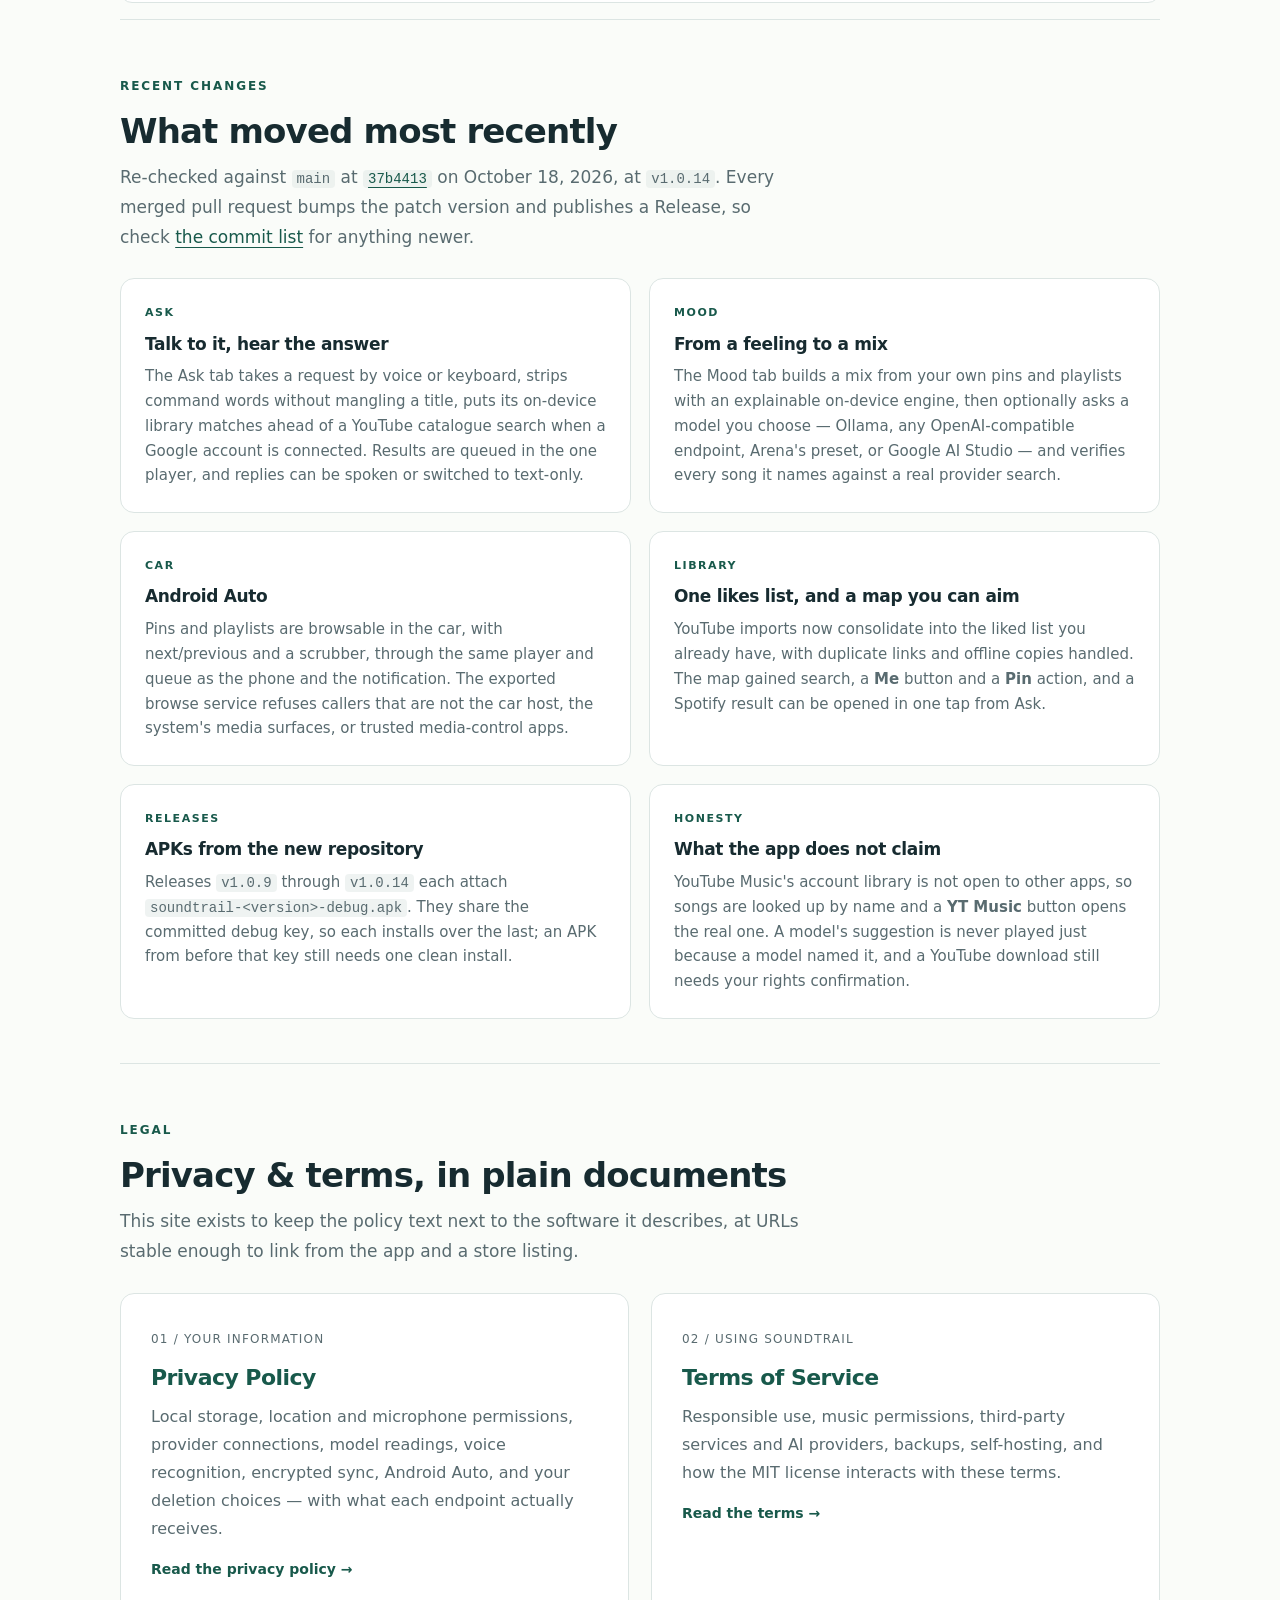
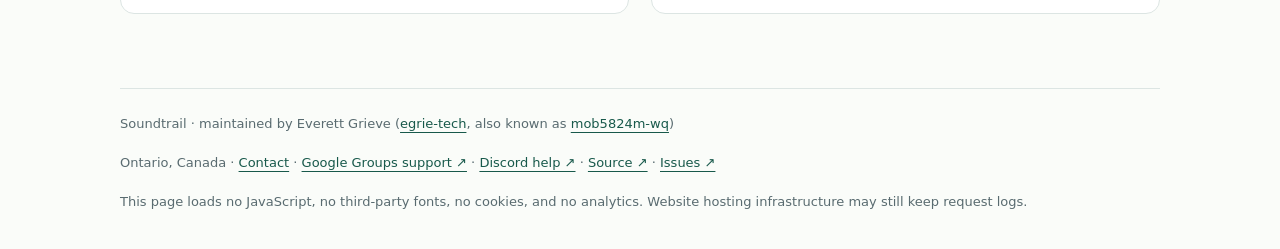
==== commit 9889e1c2: "Add Google Groups alongside Discord support Co-authored-by: arena-agent <297053741+arena-agent@users" ====
--- a/index.html
+++ b/index.html
@@ -23,7 +23,7 @@
 </head>
 <body>
 <a class="skip" href="#main">Skip to content</a>
-<header><a class="brand" href="./"><img class="brand-mark" src="assets/soundtrail-logo.svg" alt="" aria-hidden="true" width="36" height="36"><span>Soundtrail<span class="brand-dot">.</span></span></a><nav aria-label="Main navigation"><a href="#features">Features</a><a href="#data">Your data</a><a href="#recent">Recent</a><a href="self-host/">Self-host</a><a href="privacy/">Privacy</a><a href="terms/">Terms</a><a href="https://discord.gg/rZzbuEjXrg" aria-label="Soundtrail help group on Discord">Discord help ↗</a><a class="gh" href="https://github.com/mob5824m-wq/SoundTrail">GitHub ↗</a></nav></header>
+<header><a class="brand" href="./"><img class="brand-mark" src="assets/soundtrail-logo.svg" alt="" aria-hidden="true" width="36" height="36"><span>Soundtrail<span class="brand-dot">.</span></span></a><nav aria-label="Main navigation"><a href="#features">Features</a><a href="#data">Your data</a><a href="#recent">Recent</a><a href="self-host/">Self-host</a><a href="privacy/">Privacy</a><a href="terms/">Terms</a><a href="https://groups.google.com/u/1/g/soundtrail" aria-label="Soundtrail support group on Google Groups">Google Groups support ↗</a><a href="https://discord.gg/rZzbuEjXrg" aria-label="Soundtrail help group on Discord">Discord help ↗</a><a class="gh" href="https://github.com/mob5824m-wq/SoundTrail">GitHub ↗</a></nav></header>
 <main id="main">
 
 <div class="hero wide">
@@ -180,7 +180,7 @@
 </main>
 <footer>
 <span>Soundtrail · maintained by Everett Grieve (<a href="https://github.com/egrie-tech">egrie-tech</a>, also known as <a href="https://github.com/mob5824m-wq">mob5824m-wq</a>)</span>
-<span>Ontario, Canada · <a href="mailto:mob5824@proton.me">Contact</a> · <a href="https://discord.gg/rZzbuEjXrg">Discord help group ↗</a> · <a href="https://github.com/mob5824m-wq/SoundTrail">Source ↗</a> · <a href="https://github.com/mob5824m-wq/SoundTrail/issues">Issues ↗</a></span>
+<span>Ontario, Canada · <a href="mailto:mob5824@proton.me">Contact</a> · <a href="https://groups.google.com/u/1/g/soundtrail">Google Groups support ↗</a> · <a href="https://discord.gg/rZzbuEjXrg">Discord help ↗</a> · <a href="https://github.com/mob5824m-wq/SoundTrail">Source ↗</a> · <a href="https://github.com/mob5824m-wq/SoundTrail/issues">Issues ↗</a></span>
 <span>This page loads no JavaScript, no third-party fonts, no cookies, and no analytics. Website hosting infrastructure may still keep request logs.</span>
 </footer>
 </body>
